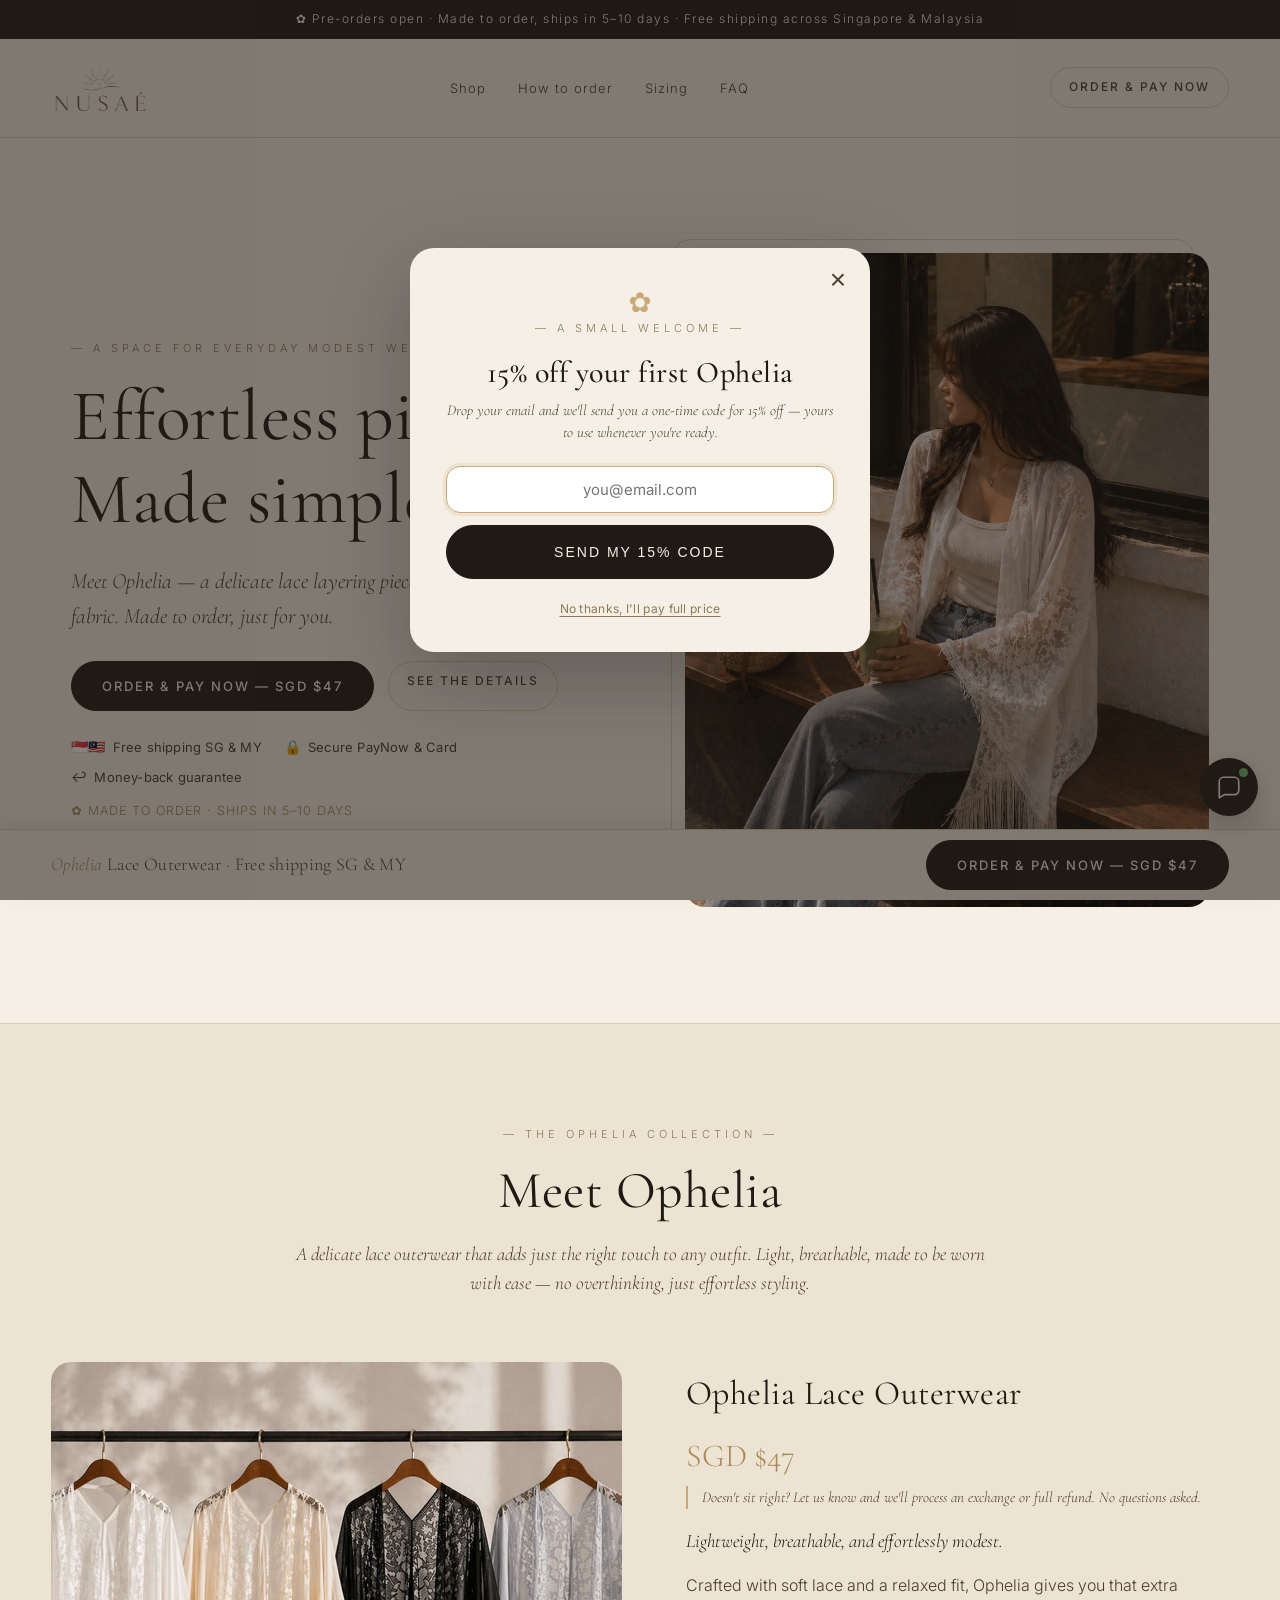
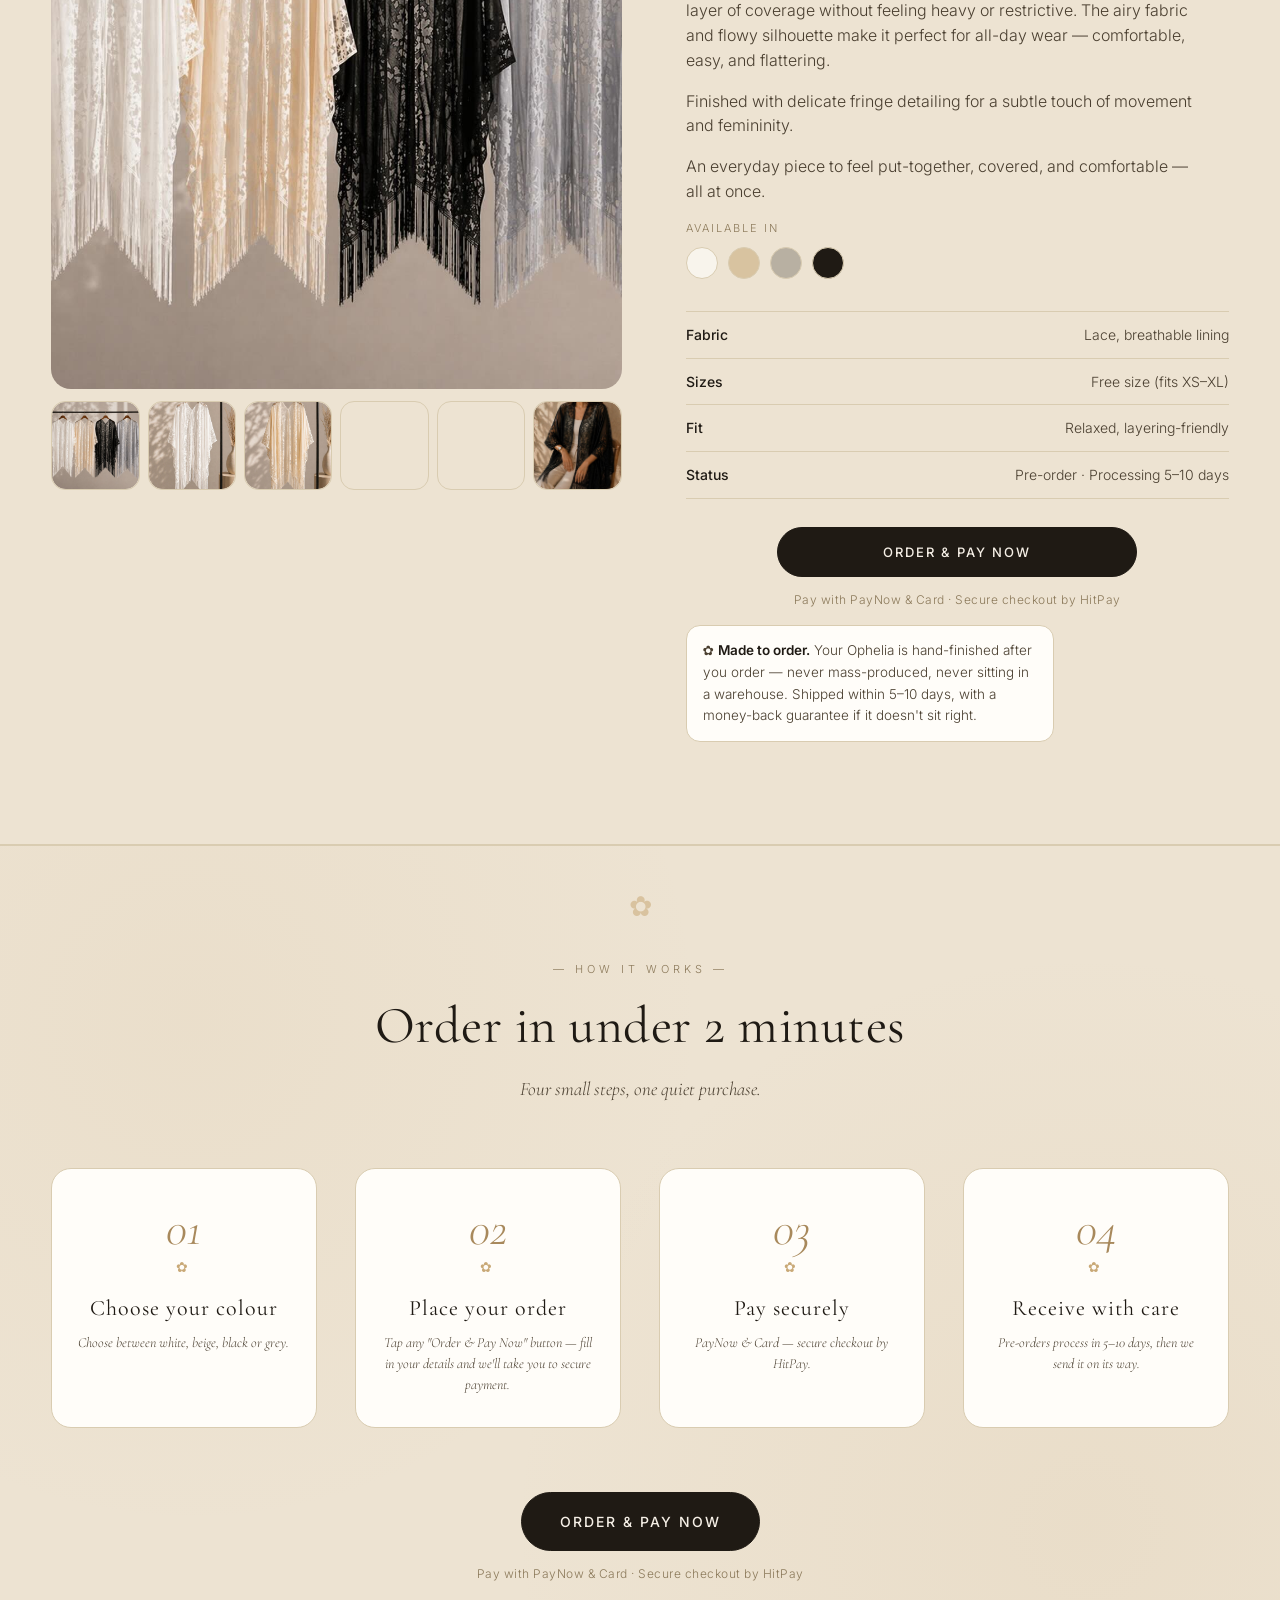
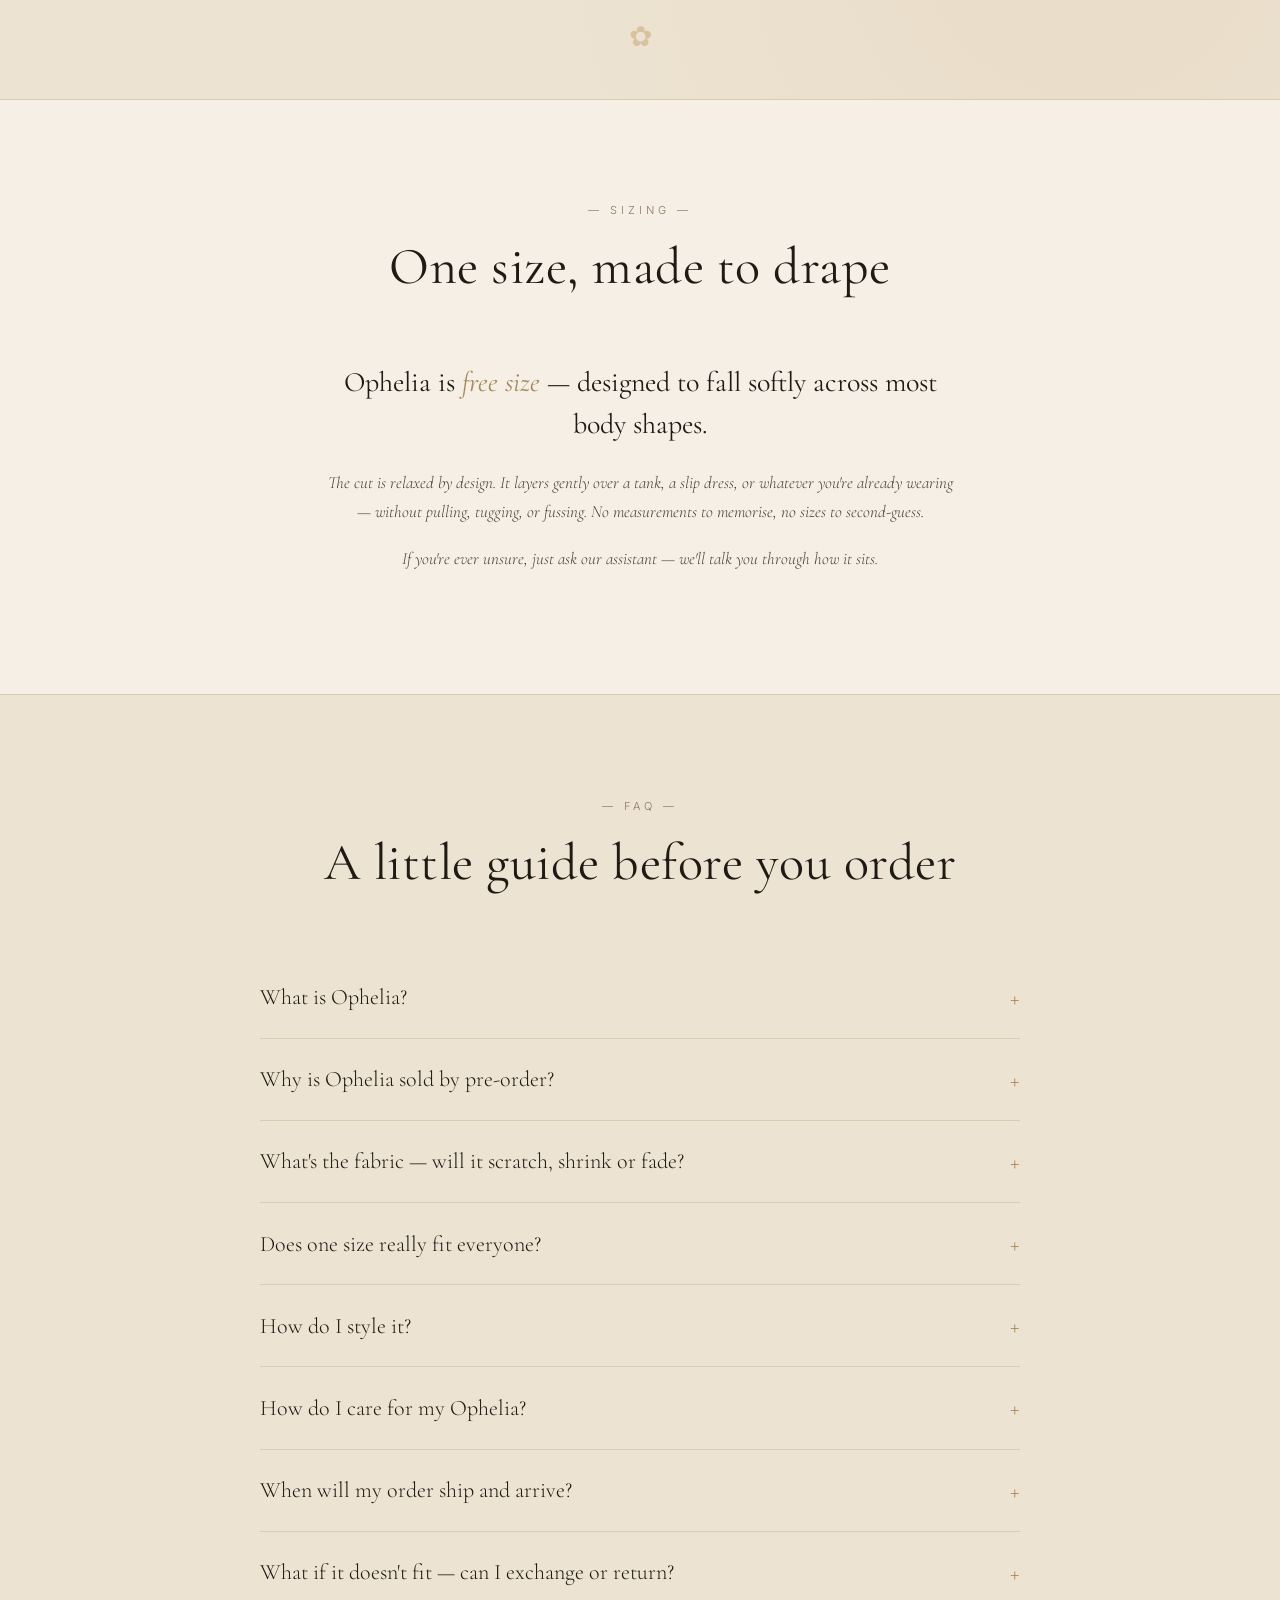
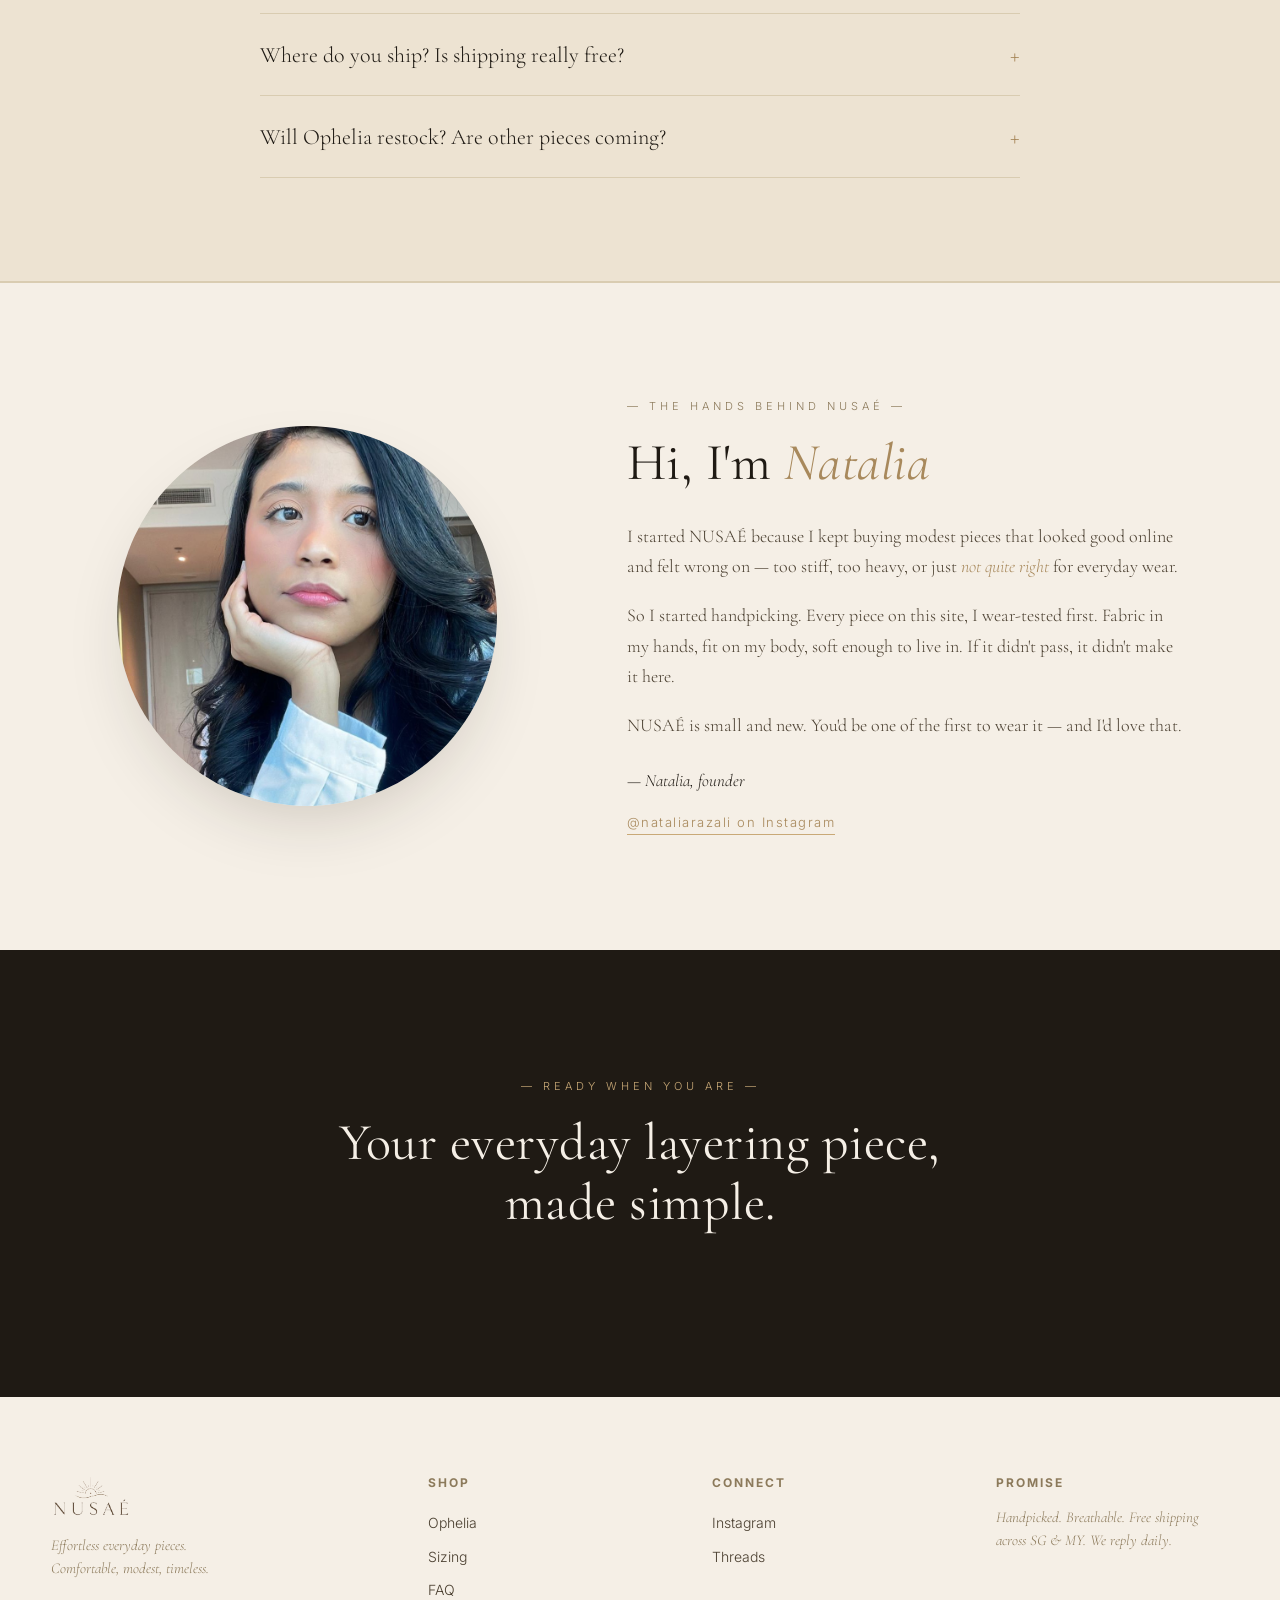
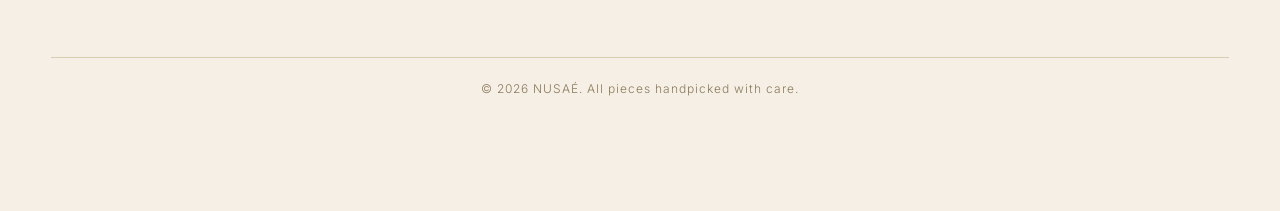
==== index.html @ 42899db6 "Optimize sticky order bar for desktop; hero + pre-order CRO refresh Sticky bar: - Desktop now shows " ====
<!DOCTYPE html>
<html lang="en">
<head>
<meta charset="UTF-8" />
<meta name="viewport" content="width=device-width, initial-scale=1.0" />
<title>NUSAÉ — Effortless modest pieces, made simple</title>
<meta name="description" content="NUSAÉ — comfortable, modest, timeless pieces for everyday wear. Handpicked. Breathable. Free shipping across Singapore & Malaysia." />
<meta property="og:title" content="NUSAÉ — Effortless modest pieces" />
<meta property="og:description" content="Comfortable, modest, timeless. Free shipping across Singapore & Malaysia." />
<meta property="og:image" content="assets/ophelia-meet.jpg" />
<link rel="icon" type="image/png" href="assets/logo.png" />
<link rel="preconnect" href="https://fonts.googleapis.com">
<link rel="preconnect" href="https://fonts.gstatic.com" crossorigin>
<link href="https://fonts.googleapis.com/css2?family=Cormorant+Garamond:wght@300;400;500;600&family=Inter:wght@300;400;500;600&display=swap" rel="stylesheet">
<link rel="stylesheet" href="styles.css?v=18" />
<script>
  // -------- ONE-LINE CONFIG --------
  // Replace WA_NUMBER with your WhatsApp number in international format (no +, no spaces).
  // Example: Singapore +65 9123 4567 -> "6591234567"
  const WA_NUMBER = "6597229061";
  const WA_BASE = (msg) => `https://wa.me/${WA_NUMBER}?text=${encodeURIComponent(msg)}`;
  // ----------------------------------
  document.addEventListener("DOMContentLoaded", () => {
    // Order links were removed — all orders go through the Order & Pay Now
    // checkout. This only wires remaining WhatsApp *support* links (FAQ etc.).
    document.querySelectorAll("[data-wa]").forEach(a => {
      a.href = WA_BASE(a.dataset.wa);
      a.target = "_blank";
      a.rel = "noopener";
    });
  });
</script>
</head>
<body>

<!-- ANNOUNCEMENT BAR -->
<div class="announce">✿ Pre-orders open · Made to order, ships in 5–10 days · Free shipping across Singapore &amp; Malaysia</div>

<!-- NAV -->
<header class="nav">
  <a href="#top" class="brand"><img src="assets/logo.png?v=2" alt="NUSAÉ" width="98" height="54" /></a>
  <nav id="navMenu">
    <a href="#shop">Shop</a>
    <a href="#how">How to order</a>
    <a href="#sizing">Sizing</a>
    <a href="#faq">FAQ</a>
  </nav>
  <a class="btn btn-ghost nav-order" href="#order" data-open-checkout>Order &amp; Pay Now</a>
  <button type="button" class="nav-toggle" id="navToggle" aria-label="Open menu" aria-expanded="false" aria-controls="navMenu">
    <span></span><span></span><span></span>
  </button>
</header>

<!-- STICKY ORDER BAR -->
<div class="mobile-order-bar">
  <div class="order-bar-inner">
    <span class="order-bar-label"><em>Ophelia</em> Lace Outerwear · Free shipping SG &amp; MY</span>
    <a class="btn btn-primary" href="#order" data-open-checkout>Order &amp; Pay Now — SGD $47</a>
  </div>
</div>

<!-- HERO -->
<section class="hero" id="top">
  <div class="hero-text">
    <p class="eyebrow">— A space for everyday modest wear —</p>
    <h1>Effortless pieces.<br />Made simple.</h1>
    <p class="lede">Meet <em>Ophelia</em> — a delicate lace layering piece in soft, breathable fabric. Made to order, just for you.</p>
    <div class="cta-row">
      <a class="btn btn-primary" href="#order" data-open-checkout>Order &amp; Pay Now — SGD $47</a>
      <a class="btn btn-ghost" href="#shop">See the details</a>
    </div>
    <ul class="hero-trust">
      <li><span aria-hidden="true">🇸🇬🇲🇾</span> Free shipping SG &amp; MY</li>
      <li><span aria-hidden="true">🔒</span> Secure PayNow &amp; Card</li>
      <li><span aria-hidden="true">↩︎</span> Money-back guarantee</li>
    </ul>
    <p class="hero-madeorder">✿ Made to order · ships in 5–10 days</p>
  </div>
  <div class="hero-art">
    <div class="hero-slides">
      <img src="assets/ophelia-black-closeup.jpg" alt="Ophelia in black" class="hero-slide is-active" />
      <img src="assets/ophelia-matcha.jpg" alt="Ophelia styled with matcha" class="hero-slide" />
      <img src="assets/ophelia-detail-shoulder.jpg" alt="Ophelia lace shoulder detail" class="hero-slide" />
      <img src="assets/ophelia-detail-fringe.jpg" alt="Ophelia lace fringe detail" class="hero-slide" />
    </div>
    <div class="hero-floral"></div>
  </div>
</section>

<!-- FEATURED PRODUCT -->
<section class="shop" id="shop">
  <div class="section-head">
    <p class="eyebrow">— The Ophelia Collection —</p>
    <h2>Meet Ophelia</h2>
    <p class="sub">A delicate lace outerwear that adds just the right touch to any outfit. Light, breathable, made to be worn with ease — no overthinking, just effortless styling.</p>
  </div>

  <div class="product">
    <div class="gallery">
      <div class="gallery-main">
        <img src="assets/ophelia-shades.jpg" alt="Ophelia in white, black and grey" id="mainImage" loading="lazy" decoding="async" width="900" height="990" />
      </div>
      <div class="thumbs">
        <button onclick="document.getElementById('mainImage').src='assets/ophelia-shades.jpg'"><img src="assets/ophelia-shades.jpg" alt="Three colours" loading="lazy" decoding="async" /></button>
        <button onclick="document.getElementById('mainImage').src='assets/ophelia-meet.jpg'"><img src="assets/ophelia-meet.jpg" alt="White" loading="lazy" decoding="async" /></button>
        <button onclick="document.getElementById('mainImage').src='assets/ophelia-product-beige.jpg'"><img src="assets/ophelia-product-beige.jpg" alt="Beige" loading="lazy" decoding="async" /></button>
        <button onclick="document.getElementById('mainImage').src='assets/ophelia-product-grey.jpg'"><img src="assets/ophelia-product-grey.jpg" alt="Grey" loading="lazy" decoding="async" /></button>
        <button onclick="document.getElementById('mainImage').src='assets/ophelia-product-black.jpg'"><img src="assets/ophelia-product-black.jpg" alt="Black" loading="lazy" decoding="async" /></button>
        <button onclick="document.getElementById('mainImage').src='assets/ophelia-black-closeup.jpg'"><img src="assets/ophelia-black-closeup.jpg" alt="Black close-up" loading="lazy" decoding="async" /></button>
      </div>
    </div>

    <div class="product-info">
      <h3>Ophelia Lace Outerwear</h3>
      <p class="price">SGD $47</p>
      <p class="price-reassurance">Doesn't sit right? Let us know and we'll process an exchange or full refund. No questions asked.</p>
      <p class="product-tagline">Lightweight, breathable, and effortlessly modest.</p>
      <p class="product-copy">Crafted with soft lace and a relaxed fit, Ophelia gives you that extra layer of coverage without feeling heavy or restrictive. The airy fabric and flowy silhouette make it perfect for all-day wear — comfortable, easy, and flattering.</p>
      <p class="product-copy">Finished with delicate fringe detailing for a subtle touch of movement and femininity.</p>
      <p class="product-copy">An everyday piece to feel put-together, covered, and comfortable — all at once.</p>

      <div class="swatches">
        <p class="swatch-label">Available in</p>
        <div class="swatch-row">
          <button type="button" class="swatch swatch-white" title="White" aria-label="View Ophelia in white" data-color-img="assets/ophelia-meet.jpg"></button>
          <button type="button" class="swatch swatch-beige" title="Beige" aria-label="View Ophelia in beige" data-color-img="assets/ophelia-product-beige.jpg"></button>
          <button type="button" class="swatch swatch-grey" title="Grey" aria-label="View Ophelia in grey" data-color-img="assets/ophelia-product-grey.jpg"></button>
          <button type="button" class="swatch swatch-black" title="Black" aria-label="View Ophelia in black" data-color-img="assets/ophelia-product-black.jpg"></button>
        </div>
      </div>

      <ul class="specs">
        <li><strong>Fabric</strong> Lace, breathable lining</li>
        <li><strong>Sizes</strong> Free size (fits XS–XL)</li>
        <li><strong>Fit</strong> Relaxed, layering-friendly</li>
        <li><strong>Status</strong> Pre-order · Processing 5–10 days</li>
      </ul>

      <div class="cta-row cta-row-center cta-row-stack">
        <a class="btn btn-primary" href="#order" data-open-checkout>Order &amp; Pay Now</a>
      </div>
      <p class="pay-methods">Pay with PayNow &amp; Card · Secure checkout by HitPay</p>
      <p class="preorder-note">✿ <strong>Made to order.</strong> Your Ophelia is hand-finished after you order — never mass-produced, never sitting in a warehouse. Shipped within 5–10 days, with a money-back guarantee if it doesn't sit right.</p>
    </div>
  </div>
</section>

<!-- ORDER & CHECKOUT MODAL -->
<div class="checkout-overlay" id="checkoutOverlay" role="dialog" aria-modal="true" aria-labelledby="checkoutTitle" hidden>
  <div class="checkout-card">
    <button type="button" class="checkout-close" id="checkoutClose" aria-label="Close">×</button>
    <div class="checkout-head">
      <p class="eyebrow">— Checkout —</p>
      <h3 id="checkoutTitle">Order Ophelia</h3>
      <p class="checkout-sub">Fill in your details and we'll take you to secure payment.</p>
    </div>

    <form class="checkout-form" id="checkoutForm" novalidate>
      <div class="field-row">
        <label class="field">
          <span>First name</span>
          <input type="text" name="firstName" autocomplete="given-name" required maxlength="60" />
        </label>
        <label class="field">
          <span>Last name</span>
          <input type="text" name="lastName" autocomplete="family-name" required maxlength="60" />
        </label>
      </div>

      <label class="field">
        <span>Email</span>
        <input type="email" name="email" autocomplete="email" required maxlength="120" />
      </label>

      <label class="field">
        <span>Contact number</span>
        <input type="tel" name="contact" autocomplete="tel" required maxlength="30" placeholder="+65 9123 4567" />
      </label>

      <label class="field">
        <span>Country / region</span>
        <select name="country" id="countrySelect" required>
          <option value="SG" selected>Singapore</option>
          <option value="MY">Malaysia</option>
        </select>
      </label>

      <label class="field">
        <span>Shipping address</span>
        <textarea name="address" autocomplete="street-address" required rows="3" maxlength="500" placeholder="Full address including unit, postal code, city / state"></textarea>
      </label>

      <fieldset class="items-block">
        <legend>Pieces — choose colour &amp; quantity</legend>
        <div class="items-list" id="itemsList"></div>
        <button type="button" class="btn-link" id="addItemBtn">+ Add another colour</button>
      </fieldset>

      <div class="discount-block">
        <div class="discount-entry" id="discountEntry">
          <input type="text" id="discountInput" maxlength="24" autocomplete="off" autocapitalize="characters" spellcheck="false" placeholder="Discount code" />
          <button type="button" class="btn-link discount-apply" id="discountApply">Apply</button>
        </div>
        <div class="discount-row" id="discountRow" hidden>
          <span class="discount-label">Discount applied</span>
          <span class="discount-code" id="discountCodeChip">—</span>
          <button type="button" class="discount-remove" id="discountRemove" aria-label="Remove discount">×</button>
        </div>
        <p class="discount-error" id="discountError" hidden></p>
      </div>

      <div class="totals-summary" id="totalsSummary" hidden>
        <div class="summary-line">
          <span class="summary-label">Shipping</span>
          <span class="summary-value" id="shipAmount"></span>
        </div>
      </div>

      <div class="totals">
        <span class="totals-label">Total</span>
        <span class="totals-grand">
          <span class="totals-amount" id="totalAmount">SGD $47</span>
          <span class="totals-rm" id="totalRm" hidden></span>
        </span>
      </div>

      <p class="checkout-note">After clicking continue you'll be redirected to HitPay to pay via PayNow or Card.</p>

      <button type="submit" class="btn btn-primary btn-lg checkout-submit" id="checkoutSubmit">
        <span class="checkout-submit-label">Continue to payment</span>
        <span class="checkout-submit-loading" hidden>Redirecting…</span>
      </button>
      <p class="checkout-error" id="checkoutError" hidden></p>
    </form>
  </div>
</div>

<!-- WELCOME POPUP -->
<div class="popup-overlay" id="popupOverlay" role="dialog" aria-modal="true" aria-labelledby="popupTitle" hidden>
  <div class="popup-card">
    <button type="button" class="popup-close" id="popupClose" aria-label="Close">×</button>

    <div class="popup-state" data-state="form">
      <div class="popup-art" aria-hidden="true">✿</div>
      <p class="eyebrow">— A small welcome —</p>
      <h3 id="popupTitle">15% off your first Ophelia</h3>
      <p class="popup-sub">Drop your email and we'll send you a one-time code for 15% off — yours to use whenever you're ready.</p>
      <form class="popup-form" id="popupForm" novalidate>
        <label class="field">
          <span class="visually-hidden">Email</span>
          <input type="email" name="email" autocomplete="email" required maxlength="120" placeholder="you@email.com" />
        </label>
        <button type="submit" class="btn btn-primary btn-lg popup-submit" id="popupSubmit">
          <span class="popup-submit-label">Send my 15% code</span>
          <span class="popup-submit-loading" hidden>Sending…</span>
        </button>
        <p class="popup-error" id="popupError" hidden></p>
        <button type="button" class="popup-decline" id="popupDecline">No thanks, I'll pay full price</button>
      </form>
    </div>

    <div class="popup-state" data-state="success" hidden>
      <div class="popup-art" aria-hidden="true">✿</div>
      <p class="eyebrow">— You're in —</p>
      <h3>Here's your 15% code</h3>
      <p class="popup-sub">We've also sent it to your inbox. It'll auto-apply at checkout.</p>
      <div class="popup-code" id="popupCodeDisplay">—</div>
      <button type="button" class="btn btn-primary btn-lg popup-copy" id="popupCopy">Copy code</button>
      <button type="button" class="popup-decline" id="popupShopNow">Shop Ophelia →</button>
    </div>
  </div>
</div>

<!-- HOW TO ORDER -->
<section class="how" id="how">
  <div class="section-head">
    <p class="eyebrow">— How it works —</p>
    <h2>Order in under 2 minutes</h2>
    <p class="sub">Four small steps, one quiet purchase.</p>
  </div>
  <ol class="steps">
    <li>
      <span class="step-num">01</span>
      <span class="step-flourish">✿</span>
      <h4>Choose your colour</h4>
      <p>Choose between white, beige, black or grey.</p>
    </li>
    <li>
      <span class="step-num">02</span>
      <span class="step-flourish">✿</span>
      <h4>Place your order</h4>
      <p>Tap any "Order &amp; Pay Now" button — fill in your details and we'll take you to secure payment.</p>
    </li>
    <li>
      <span class="step-num">03</span>
      <span class="step-flourish">✿</span>
      <h4>Pay securely</h4>
      <p>PayNow &amp; Card — secure checkout by HitPay.</p>
    </li>
    <li>
      <span class="step-num">04</span>
      <span class="step-flourish">✿</span>
      <h4>Receive with care</h4>
      <p>Pre-orders process in 5–10 days, then we send it on its way.</p>
    </li>
  </ol>
  <div class="how-cta">
    <a class="btn btn-primary btn-lg" href="#order" data-open-checkout>Order &amp; Pay Now</a>
    <p class="pay-methods">Pay with PayNow &amp; Card · Secure checkout by HitPay</p>
  </div>
</section>

<!-- SIZING -->
<section class="sizing" id="sizing">
  <div class="section-head">
    <p class="eyebrow">— Sizing —</p>
    <h2>One size, made to drape</h2>
  </div>
  <div class="sizing-note">
    <p class="sizing-lede">Ophelia is <em>free size</em> — designed to fall softly across most body shapes.</p>
    <p class="sizing-body">The cut is relaxed by design. It layers gently over a tank, a slip dress, or whatever you're already wearing — without pulling, tugging, or fussing. No measurements to memorise, no sizes to second-guess.</p>
    <p class="sizing-body">If you're ever unsure, just ask our assistant — we'll talk you through how it sits.</p>
  </div>
</section>

<!-- FAQ -->
<section class="faq" id="faq">
  <div class="section-head">
    <p class="eyebrow">— FAQ —</p>
    <h2>A little guide before you order</h2>
  </div>
  <div class="faq-list">
    <details>
      <summary>What is Ophelia?</summary>
      <p>A lace fringe layering piece, made to drape softly over the everyday wardrobe you already own. One simple price — SGD $47 — and one thoughtful cut, hand-finished by artisans in Nepal. It's the kind of piece that quietly elevates a plain tee or a slip dress without ever feeling fussy.</p>
    </details>
    <details>
      <summary>Why is Ophelia sold by pre-order?</summary>
      <p>Each piece is made with intention rather than rushed through factories — so we open orders, gather them, and the artisans hand-finish your Ophelia after you've ordered it. It keeps quality high, prices fair, and means we never sit on mountains of unsold inventory. Processing is 5–10 working days before dispatch.</p>
    </details>
    <details>
      <summary>What's the fabric — will it scratch, shrink or fade?</summary>
      <p>Polyester lace with a breathable lining. It feels light against skin, doesn't itch, and won't shrink on a gentle hand-wash. Colour stays true when kept out of direct sun. No surprises after the first wear.</p>
    </details>
    <details>
      <summary>Does one size really fit everyone?</summary>
      <p>Ophelia is free-size by design — it's cut to drape loosely, not to hug. It sits beautifully on frames from roughly XS to XL (bust 32–42"), worn over a tank, a slip dress, or whatever you're already in. If you're between sizes anywhere else, you'll still be fine here. Message us if you'd like a sanity check before ordering.</p>
    </details>
    <details>
      <summary>How do I style it?</summary>
      <p>Three easy ways: layered over a fitted tee and jeans for the everyday; over a slip dress for dinner; or on its own as a beach cover-up. The fringe catches light beautifully in photos — most of our customers tell us it looks even better in person than online.</p>
    </details>
    <details>
      <summary>How do I care for my Ophelia?</summary>
      <p>Hand-wash in cold water with a mild detergent. Don't wring the lace — gently press the water out. Lay flat to dry, away from direct sun. No tumble dryer, no iron on the lace. Treated this way, Ophelia softens with each wear and lasts for years.</p>
    </details>
    <details>
      <summary>When will my order ship and arrive?</summary>
      <p>5–10 working days to hand-finish and pack, then we dispatch from our base between Singapore and Malaysia. SG and MY usually arrive within a week of dispatch. International is typically 7–14 days, depending on country. You'll get a tracking update via WhatsApp at every step — never wondering where your parcel is.</p>
    </details>
    <details>
      <summary>What if it doesn't fit — can I exchange or return?</summary>
      <p>Message us within 3 days of delivery and we'll work it out with you personally. Because every piece is made to order, we handle each case ourselves rather than running it through a returns portal. We've never left someone unhappy and we don't plan to start.</p>
    </details>
    <details>
      <summary>Where do you ship? Is shipping really free?</summary>
      <p>We ship across <strong>Singapore and Malaysia, and shipping is free</strong> — the price you see is the price you pay, with no surprise fees at checkout. Based somewhere else? Message us on <a href="#" data-wa="Hi NUSAÉ, I'm ordering from outside Singapore/Malaysia — could you help me with shipping?">WhatsApp</a> or via TikTok and we'll arrange it for you personally.</p>
    </details>
    <details>
      <summary>Will Ophelia restock? Are other pieces coming?</summary>
      <p>Because we're pre-order, Ophelia doesn't "sell out" the same way — every order is freshly made. New pieces are quietly in development. The fastest way to know when they drop is to follow <a href="https://instagram.com/shopnusae" target="_blank" rel="noopener">@shopnusae</a> on Instagram.</p>
    </details>
  </div>
</section>

<!-- FOUNDER -->
<section class="founder" id="founder">
  <div class="founder-inner">
    <div class="founder-photo">
      <img src="assets/founder.jpg?v=2" alt="Natalia, founder of NUSAÉ" loading="lazy" decoding="async" />
    </div>
    <div class="founder-text">
      <p class="eyebrow">— The hands behind NUSAÉ —</p>
      <h2>Hi, I'm <span class="founder-name">Natalia</span></h2>
      <p class="founder-body">I started NUSAÉ because I kept buying modest pieces that looked good online and felt wrong on — too stiff, too heavy, or just <em>not quite right</em> for everyday wear.</p>
      <p class="founder-body">So I started handpicking. Every piece on this site, I wear-tested first. Fabric in my hands, fit on my body, soft enough to live in. If it didn't pass, it didn't make it here.</p>
      <p class="founder-body">NUSAÉ is small and new. You'd be one of the first to wear it — and I'd love that.</p>
      <p class="founder-sign">— Natalia, founder</p>
      <a class="founder-ig" href="https://instagram.com/nataliarazali" target="_blank" rel="noopener">@nataliarazali on Instagram</a>
    </div>
  </div>
</section>

<!-- CLOSING CTA -->
<section class="closer">
  <div class="closer-inner">
    <p class="eyebrow">— Ready when you are —</p>
    <h2>Your everyday layering piece, made simple.</h2>
  </div>
</section>

<!-- FOOTER -->
<footer>
  <div class="foot-grid">
    <div>
      <p class="brand"><img src="assets/logo.png?v=2" alt="NUSAÉ" width="80" height="44" /></p>
      <p class="foot-tag">Effortless everyday pieces.<br />Comfortable, modest, timeless.</p>
    </div>
    <div>
      <h5>Shop</h5>
      <a href="#shop">Ophelia</a>
      <a href="#sizing">Sizing</a>
      <a href="#faq">FAQ</a>
    </div>
    <div>
      <h5>Connect</h5>
      <a href="https://instagram.com/shopnusae" target="_blank" rel="noopener">Instagram</a>
      <a href="https://threads.com/@shopnusae" target="_blank" rel="noopener">Threads</a>
    </div>
    <div>
      <h5>Promise</h5>
      <p class="foot-tag">Handpicked. Breathable. Free shipping across SG &amp; MY. We reply daily.</p>
    </div>
  </div>
  <p class="copy">© <span id="yr"></span> NUSAÉ. All pieces handpicked with care.</p>
</footer>
<script>document.getElementById("yr").textContent = new Date().getFullYear();</script>

<!-- Mobile nav toggle -->
<script>
  (function () {
    const toggle = document.getElementById("navToggle");
    const menu = document.getElementById("navMenu");
    if (!toggle || !menu) return;
    function setOpen(open) {
      menu.classList.toggle("nav-open", open);
      toggle.setAttribute("aria-expanded", open ? "true" : "false");
      toggle.setAttribute("aria-label", open ? "Close menu" : "Open menu");
    }
    toggle.addEventListener("click", () => setOpen(!menu.classList.contains("nav-open")));
    // Close after picking a link.
    menu.querySelectorAll("a").forEach(a => a.addEventListener("click", () => setOpen(false)));
    // Close on Escape.
    document.addEventListener("keydown", e => { if (e.key === "Escape") setOpen(false); });
  })();
</script>

<script>
  // Hero image cross-fade
  (function() {
    const slides = document.querySelectorAll(".hero-slide");
    if (slides.length < 2) return;
    let i = 0;
    setInterval(() => {
      slides[i].classList.remove("is-active");
      i = (i + 1) % slides.length;
      slides[i].classList.add("is-active");
    }, 3500);
  })();

  // Colour swatches → swap main product image
  (function() {
    const main = document.getElementById("mainImage");
    const swatches = document.querySelectorAll(".swatch[data-color-img]");
    if (!main || !swatches.length) return;
    swatches.forEach(sw => {
      sw.addEventListener("click", () => {
        main.src = sw.dataset.colorImg;
        swatches.forEach(s => s.classList.remove("is-selected"));
        sw.classList.add("is-selected");
      });
    });
  })();

  // Checkout modal + HitPay flow
  (function() {
    const PRICE = 47;
    const COLOURS = ["white", "beige", "grey", "black"];
    // Keep in sync with functions/api/checkout.js. Shipping is free to SG + MY;
    // MYR_PER_SGD is only used for the RM price estimate shown to Malaysian buyers.
    const MYR_PER_SGD = 3.30;          // approximate FX for the RM estimate
    const overlay = document.getElementById("checkoutOverlay");
    const closeBtn = document.getElementById("checkoutClose");
    const form = document.getElementById("checkoutForm");
    const itemsList = document.getElementById("itemsList");
    const addItemBtn = document.getElementById("addItemBtn");
    const totalEl = document.getElementById("totalAmount");
    const countrySelect = document.getElementById("countrySelect");
    const totalsSummary = document.getElementById("totalsSummary");
    const shipAmountEl = document.getElementById("shipAmount");
    const totalRmEl = document.getElementById("totalRm");
    const submitBtn = document.getElementById("checkoutSubmit");
    const errorEl = document.getElementById("checkoutError");
    if (!overlay || !form) return;

    function makeRow(colour = "white", qty = 1) {
      const row = document.createElement("div");
      row.className = "item-row";
      row.innerHTML = `
        <select class="item-colour" name="colour">
          ${COLOURS.map(c => `<option value="${c}" ${c === colour ? "selected" : ""}>${c[0].toUpperCase() + c.slice(1)}</option>`).join("")}
        </select>
        <div class="qty-control">
          <button type="button" class="qty-btn" data-step="-1" aria-label="Decrease">−</button>
          <input class="item-qty" name="qty" type="number" min="1" max="20" value="${qty}" />
          <button type="button" class="qty-btn" data-step="1" aria-label="Increase">+</button>
        </div>
        <button type="button" class="item-remove" aria-label="Remove">×</button>
      `;
      itemsList.appendChild(row);
      bindRow(row);
      updateTotals();
      return row;
    }

    function bindRow(row) {
      row.querySelector(".item-colour").addEventListener("change", updateTotals);
      row.querySelector(".item-qty").addEventListener("input", updateTotals);
      row.querySelectorAll(".qty-btn").forEach(btn => {
        btn.addEventListener("click", () => {
          const input = row.querySelector(".item-qty");
          const step = parseInt(btn.dataset.step, 10);
          const next = Math.max(1, Math.min(20, (parseInt(input.value, 10) || 1) + step));
          input.value = next;
          updateTotals();
        });
      });
      row.querySelector(".item-remove").addEventListener("click", () => {
        if (itemsList.children.length <= 1) return;
        row.remove();
        updateTotals();
      });
    }

    const discountEntry = document.getElementById("discountEntry");
    const discountInput = document.getElementById("discountInput");
    const discountApply = document.getElementById("discountApply");
    const discountRow = document.getElementById("discountRow");
    const discountChip = document.getElementById("discountCodeChip");
    const discountRemove = document.getElementById("discountRemove");
    const discountError = document.getElementById("discountError");
    const DISCOUNT_PCT = 15;
    const PCT_KEY = "nusae_discount_pct";

    function getSavedCode() {
      try {
        const c = (localStorage.getItem("nusae_welcome_code") || "").trim().toUpperCase();
        // Only treat it as a real code if it matches the code format and isn't
        // just punctuation (guards against a stale "—" showing as "applied").
        return /^[A-Z0-9-]{3,24}$/.test(c) && /[A-Z0-9]/.test(c) ? c : "";
      } catch (_) { return ""; }
    }
    function getSavedPct() {
      try { return parseInt(localStorage.getItem(PCT_KEY), 10) || DISCOUNT_PCT; } catch (_) { return DISCOUNT_PCT; }
    }
    function saveDiscount(code, pct) {
      try {
        localStorage.setItem("nusae_welcome_code", code);
        localStorage.setItem(PCT_KEY, String(pct || DISCOUNT_PCT));
      } catch (_) {}
    }
    function clearSavedCode() {
      try { localStorage.removeItem("nusae_welcome_code"); localStorage.removeItem(PCT_KEY); } catch (_) {}
    }
    // Show the entry field when no code is applied, the applied chip when one is.
    function syncDiscountRow() {
      const code = getSavedCode();
      if (code) {
        discountChip.textContent = code;
        discountRow.hidden = false;
        discountEntry.hidden = true;
      } else {
        discountRow.hidden = true;
        discountEntry.hidden = false;
      }
      if (discountError) discountError.hidden = true;
    }
    async function applyTypedCode() {
      const code = (discountInput.value || "").trim().toUpperCase();
      if (!code) return;
      discountError.hidden = true;
      discountApply.disabled = true;
      discountApply.textContent = "…";
      try {
        const res = await fetch("/api/validate-discount", {
          method: "POST",
          headers: { "Content-Type": "application/json" },
          body: JSON.stringify({ code })
        });
        const data = await res.json();
        if (!res.ok || !data.valid) throw new Error(data.error || "Discount code not recognised");
        saveDiscount(data.code, data.percent);
        discountInput.value = "";
        syncDiscountRow();
        updateTotals();
      } catch (err) {
        discountError.textContent = err.message || "Couldn't apply that code.";
        discountError.hidden = false;
      } finally {
        discountApply.disabled = false;
        discountApply.textContent = "Apply";
      }
    }
    discountApply?.addEventListener("click", applyTypedCode);
    discountInput?.addEventListener("keydown", (e) => {
      if (e.key === "Enter") { e.preventDefault(); applyTypedCode(); }
    });
    discountRemove?.addEventListener("click", () => {
      clearSavedCode();
      syncDiscountRow();
      updateTotals();
    });

    function updateTotals() {
      let qty = 0;
      itemsList.querySelectorAll(".item-row").forEach(r => {
        qty += parseInt(r.querySelector(".item-qty").value, 10) || 0;
      });
      const subtotal = qty * PRICE;
      const code = getSavedCode();
      const grandTotal = code ? +(subtotal * (1 - getSavedPct() / 100)).toFixed(2) : subtotal;

      const country = countrySelect ? countrySelect.value : "SG";

      // Free shipping to both SG and MY (with strike-through original if a discount applies)
      totalEl.innerHTML = code
        ? `<span class="totals-strike">SGD $${subtotal}</span> SGD $${grandTotal.toFixed(2)}`
        : `SGD $${grandTotal % 1 === 0 ? grandTotal : grandTotal.toFixed(2)}`;

      // Show "Free" shipping to every buyer; add an RM estimate for Malaysia.
      totalsSummary.hidden = false;
      shipAmountEl.textContent = "Free";
      if (country === "MY") {
        totalRmEl.textContent = `≈ RM ${Math.round(grandTotal * MYR_PER_SGD)}`;
        totalRmEl.hidden = false;
      } else {
        totalRmEl.hidden = true;
      }
    }

    function readItems() {
      return Array.from(itemsList.querySelectorAll(".item-row")).map(r => ({
        colour: r.querySelector(".item-colour").value,
        qty: parseInt(r.querySelector(".item-qty").value, 10) || 1
      }));
    }

    function open() {
      if (!itemsList.children.length) makeRow();
      syncDiscountRow();
      updateTotals();
      setDialPrefix();
      overlay.hidden = false;
      document.body.style.overflow = "hidden";
      setTimeout(() => form.querySelector("input,select,textarea")?.focus(), 50);
    }

    function close() {
      overlay.hidden = true;
      document.body.style.overflow = "";
      errorEl.hidden = true;
      errorEl.textContent = "";
    }

    document.querySelectorAll("[data-open-checkout]").forEach(el => {
      el.addEventListener("click", e => { e.preventDefault(); open(); });
    });
    closeBtn.addEventListener("click", close);
    overlay.addEventListener("click", e => { if (e.target === overlay) close(); });
    document.addEventListener("keydown", e => { if (e.key === "Escape" && !overlay.hidden) close(); });
    addItemBtn.addEventListener("click", () => makeRow());

    // Auto-fill the dialing code from the selected country: SG → +65, MY → +60.
    const contactInput = form.querySelector('[name="contact"]');
    const DIAL = { SG: "+65 ", MY: "+60 " };
    const DIAL_PLACEHOLDER = { SG: "+65 9123 4567", MY: "+60 12 345 6789" };
    function setDialPrefix() {
      if (!contactInput) return;
      const c = countrySelect ? countrySelect.value : "SG";
      const dial = DIAL[c] || "";
      // Strip any existing "+NN " prefix and keep whatever number was typed.
      const rest = (contactInput.value || "").replace(/^\s*\+\d{1,3}\s*/, "").trimStart();
      contactInput.value = rest ? `${dial}${rest}` : dial;
      if (DIAL_PLACEHOLDER[c]) contactInput.placeholder = DIAL_PLACEHOLDER[c];
    }
    countrySelect?.addEventListener("change", () => { setDialPrefix(); updateTotals(); });

    // Open if URL has #order
    if (window.location.hash === "#order") open();

    form.addEventListener("submit", async (e) => {
      e.preventDefault();
      errorEl.hidden = true;
      submitBtn.disabled = true;
      submitBtn.querySelector(".checkout-submit-label").hidden = true;
      submitBtn.querySelector(".checkout-submit-loading").hidden = false;

      const fd = new FormData(form);
      const payload = {
        firstName: (fd.get("firstName") || "").trim(),
        lastName: (fd.get("lastName") || "").trim(),
        email: (fd.get("email") || "").trim(),
        contact: (fd.get("contact") || "").trim(),
        country: (fd.get("country") || "SG").trim(),
        address: (fd.get("address") || "").trim(),
        items: readItems(),
        discountCode: getSavedCode() || undefined
      };

      // Basic phone sanity check (digits only, incl. country code).
      const phoneDigits = payload.contact.replace(/\D/g, "");
      if (phoneDigits.length < 8 || phoneDigits.length > 15) {
        errorEl.textContent = "Please enter a valid phone number (including area code).";
        errorEl.hidden = false;
        submitBtn.disabled = false;
        submitBtn.querySelector(".checkout-submit-label").hidden = false;
        submitBtn.querySelector(".checkout-submit-loading").hidden = true;
        return;
      }

      try {
        const res = await fetch("/api/checkout", {
          method: "POST",
          headers: { "Content-Type": "application/json" },
          body: JSON.stringify(payload)
        });
        const data = await res.json();
        if (!res.ok || !data.url) {
          throw new Error(data.error || "Could not start payment. Please try again.");
        }
        window.location.href = data.url;
      } catch (err) {
        errorEl.textContent = err.message || "Something went wrong. Please try again.";
        errorEl.hidden = false;
        submitBtn.disabled = false;
        submitBtn.querySelector(".checkout-submit-label").hidden = false;
        submitBtn.querySelector(".checkout-submit-loading").hidden = true;
      }
    });
  })();

  // Welcome popup — 15% off in exchange for email
  (function() {
    const overlay = document.getElementById("popupOverlay");
    if (!overlay) return;
    const closeBtn = document.getElementById("popupClose");
    const declineBtn = document.getElementById("popupDecline");
    const form = document.getElementById("popupForm");
    const submitBtn = document.getElementById("popupSubmit");
    const errorEl = document.getElementById("popupError");
    const stateForm = overlay.querySelector('[data-state="form"]');
    const stateSuccess = overlay.querySelector('[data-state="success"]');
    const codeDisplay = document.getElementById("popupCodeDisplay");
    const copyBtn = document.getElementById("popupCopy");
    const shopBtn = document.getElementById("popupShopNow");

    // Popup-frequency state is kept SEPARATE from discount-code state (spec §4 / B6).
    //   SHOWN_KEY (sessionStorage) → "popup already shown this session".
    //   CODE_KEY  (localStorage)   → only READ, to avoid re-prompting someone who
    //                                already holds a code. Never used to gate frequency.
    const SHOWN_KEY = "nusae_popup_shown";
    const CODE_KEY = "nusae_welcome_code";
    let lastFocused = null;

    function checkoutOpen() {
      const checkout = document.getElementById("checkoutOverlay");
      return !!(checkout && !checkout.hidden);
    }
    function alreadyShown() {
      try { return sessionStorage.getItem(SHOWN_KEY) === "1"; } catch (_) { return false; }
    }
    function hasCode() {
      try { return !!localStorage.getItem(CODE_KEY); } catch (_) { return false; }
    }
    function shouldShow() {
      if (checkoutOpen()) return false;   // §3.2 — never over the order modal (B4)
      if (alreadyShown()) return false;   // §3.1 — at most once per session
      if (hasCode()) return false;        // §3.3 — already subscribed / holds a code
      return true;
    }
    function markShown() {
      try { sessionStorage.setItem(SHOWN_KEY, "1"); } catch (_) {}
    }
    function saveCode(code) {
      try { localStorage.setItem(CODE_KEY, code); } catch (_) {}
    }

    function open() {
      if (!overlay.hidden) return;
      markShown(); // counts as shown the moment it appears — whether dismissed OR subscribed
      lastFocused = document.activeElement;
      overlay.hidden = false;
      document.body.style.overflow = "hidden";
      setTimeout(() => form.querySelector("input")?.focus(), 80);
    }
    function close() {
      overlay.hidden = true;
      document.body.style.overflow = "";
      if (lastFocused && typeof lastFocused.focus === "function") {
        try { lastFocused.focus(); } catch (_) {}
      }
    }

    function showSuccess(code) {
      stateForm.hidden = true;
      stateSuccess.hidden = false;
      codeDisplay.textContent = code;
      saveCode(code);
      // Refresh totals in checkout (if it's been opened before)
      const total = document.getElementById("totalAmount");
      if (total && !document.getElementById("checkoutOverlay").hidden) {
        document.querySelector(".item-qty")?.dispatchEvent(new Event("input"));
      }
    }

    closeBtn.addEventListener("click", close);
    declineBtn.addEventListener("click", close);
    overlay.addEventListener("click", e => { if (e.target === overlay) close(); });
    document.addEventListener("keydown", (e) => {
      if (overlay.hidden) return;
      if (e.key === "Escape") { close(); return; }
      if (e.key !== "Tab") return;
      // Focus trap — keep Tab cycling within the popup only (spec §4; no leak to B4 stack).
      const focusables = Array.from(overlay.querySelectorAll(
        'button, [href], input, select, textarea, [tabindex]:not([tabindex="-1"])'
      )).filter(el => !el.hidden && !el.disabled && el.offsetParent !== null);
      if (!focusables.length) return;
      const first = focusables[0], last = focusables[focusables.length - 1];
      if (e.shiftKey && document.activeElement === first) { e.preventDefault(); last.focus(); }
      else if (!e.shiftKey && document.activeElement === last) { e.preventDefault(); first.focus(); }
    });

    form.addEventListener("submit", async (e) => {
      e.preventDefault();
      errorEl.hidden = true;

      // Block invalid emails client-side (form is novalidate so we check manually).
      const email = (new FormData(form).get("email") || "").toString().trim();
      const emailInput = form.querySelector('input[name="email"]');
      if (!email || (emailInput && !emailInput.checkValidity())) {
        errorEl.textContent = "Please enter a valid email address.";
        errorEl.hidden = false;
        emailInput?.focus();
        return;
      }

      submitBtn.disabled = true;
      submitBtn.querySelector(".popup-submit-label").hidden = true;
      submitBtn.querySelector(".popup-submit-loading").hidden = false;

      try {
        const res = await fetch("/api/popup-signup", {
          method: "POST",
          headers: { "Content-Type": "application/json" },
          body: JSON.stringify({ email })
        });
        const data = await res.json();
        if (data && data.status === "used") {
          throw new Error(data.error || "This email has already used its one-time discount.");
        }
        if (!res.ok || !data.code) throw new Error(data.error || "Couldn't generate your code. Please try again.");
        showSuccess(data.code);
      } catch (err) {
        errorEl.textContent = err.message || "Something went wrong. Please try again.";
        errorEl.hidden = false;
        submitBtn.disabled = false;
        submitBtn.querySelector(".popup-submit-label").hidden = false;
        submitBtn.querySelector(".popup-submit-loading").hidden = true;
      }
    });

    copyBtn.addEventListener("click", async () => {
      try {
        await navigator.clipboard.writeText(codeDisplay.textContent || "");
        copyBtn.textContent = "Copied ✓";
        setTimeout(() => { copyBtn.textContent = "Copy code"; }, 1500);
      } catch (_) {}
    });
    shopBtn.addEventListener("click", () => {
      overlay.hidden = true;
      document.body.style.overflow = "";
      document.querySelector("[data-open-checkout]")?.click();
    });

    // ---- Triggers (spec §2) ----
    //   Primary : fire once the visitor scrolls past ~50% of the page (warm intent).
    //   Backup  : desktop exit-intent (mouse to top chrome). Mobile relies on scroll.
    //   Disabled: checkout — shouldShow() blocks while the order modal is open (B4).
    if (!shouldShow()) return;

    let fired = false;
    function fire() {
      if (fired) return;
      if (!shouldShow()) return; // re-check at fire time: checkout may be open, code issued, etc.
      fired = true;
      teardown();
      open();
    }
    function teardown() {
      window.removeEventListener("scroll", onScroll);
      document.removeEventListener("mouseout", onMouseOut);
      clearTimeout(armTimer);
    }

    function onScroll() {
      const doc = document.documentElement;
      const scrolled = window.scrollY || doc.scrollTop || 0;
      const max = (doc.scrollHeight - window.innerHeight) || 1;
      if (scrolled / max >= 0.5) fire();
    }

    const isTouch = window.matchMedia("(hover: none)").matches || window.innerWidth < 768;
    let armed = false;
    const armTimer = setTimeout(() => { armed = true; }, 2000); // ignore accidental early exits
    function onMouseOut(e) {
      if (!armed || isTouch) return;
      if (e.relatedTarget || e.toElement) return; // still moving within the page
      if (e.clientY > 0) return;                   // only a genuine top-edge exit
      fire();
    }

    window.addEventListener("scroll", onScroll, { passive: true });
    if (!isTouch) document.addEventListener("mouseout", onMouseOut);
    onScroll(); // handle a page that loads already scrolled past 50% (anchor / restored position)
  })();
</script>

<script src="assets/chatbot.js?v=3" defer></script>
</body>
</html>
---- styles.css ----
/* ============ NUSAÉ — design tokens ============ */
:root {
  --cream:        #F5EFE6;
  --cream-deep:   #EDE3D2;
  --sand:         #E4D5BB;
  --ink:          #1F1A14;
  --ink-soft:     #4A3F30;
  --muted:        #8C7A5B;
  --accent:       #C9A977;
  --accent-deep:  #A8895C;
  --line:         #D9CCB1;
  --white:        #FFFDF9;

  --serif:    "Cormorant Garamond", "Times New Roman", serif;
  --sans:     "Inter", system-ui, -apple-system, sans-serif;

  --max:      1240px;
  --pad:      clamp(20px, 4vw, 56px);
  --radius:   20px;
  --radius-sm: 14px;
  --radius-pill: 999px;
  --shadow-soft: 0 18px 50px -20px rgba(31, 26, 20, 0.18);
}

* { box-sizing: border-box; margin: 0; padding: 0; }
html { scroll-behavior: smooth; }
body {
  font-family: var(--sans);
  color: var(--ink);
  background: var(--cream);
  line-height: 1.55;
  font-weight: 300;
  -webkit-font-smoothing: antialiased;
}
img { display: block; max-width: 100%; height: auto; }
a { color: inherit; text-decoration: none; }
ul, ol { list-style: none; }

h1, h2, h3, h4 { font-family: var(--serif); font-weight: 400; letter-spacing: 0.5px; line-height: 1.15; color: var(--ink); }
h1 { font-size: clamp(40px, 6vw, 72px); }
h2 { font-size: clamp(32px, 4.5vw, 52px); }
h3 { font-size: clamp(24px, 2.8vw, 34px); }
h4 { font-size: 20px; font-weight: 500; }
h5 { font-family: var(--sans); font-size: 12px; letter-spacing: 2px; text-transform: uppercase; color: var(--muted); margin-bottom: 14px; }

.eyebrow {
  font-family: var(--sans);
  font-size: 11px;
  letter-spacing: 4px;
  text-transform: uppercase;
  color: var(--muted);
  margin-bottom: 18px;
}

/* ============ Announcement bar ============ */
.announce {
  background: var(--ink);
  color: var(--cream);
  text-align: center;
  font-size: 12px;
  letter-spacing: 1.5px;
  padding: 10px 16px;
}

/* ============ Hero trust row + made-to-order (CRO) ============ */
.hero-trust {
  display: flex;
  flex-wrap: wrap;
  gap: 10px 22px;
  margin-top: 26px;
  padding: 0;
}
.hero-trust li {
  font-family: var(--sans);
  font-size: 13px;
  font-weight: 400;
  color: var(--ink-soft);
  letter-spacing: 0.2px;
  display: inline-flex;
  align-items: center;
  gap: 7px;
}
.hero-trust li span { font-size: 14px; line-height: 1; }
.hero-madeorder {
  margin-top: 14px;
  font-family: var(--sans);
  font-size: 12.5px;
  letter-spacing: 1px;
  text-transform: uppercase;
  color: var(--accent-deep);
}

/* Pre-order reassurance under the product CTA */
.preorder-note {
  margin-top: 16px;
  max-width: 46ch;
  font-family: var(--sans);
  font-size: 13.5px;
  line-height: 1.6;
  color: var(--ink-soft);
  background: var(--white);
  border: 1px solid var(--line);
  border-radius: var(--radius-sm);
  padding: 14px 16px;
}
.preorder-note strong { color: var(--ink); font-weight: 600; }

/* ============ Nav ============ */
.nav {
  display: flex;
  align-items: center;
  justify-content: space-between;
  padding: 22px var(--pad);
  border-bottom: 1px solid var(--line);
  background: var(--cream);
  gap: 24px;
  position: sticky;
  top: 0;
  z-index: 50;
}
.brand {
  font-family: var(--serif);
  font-size: 28px;
  letter-spacing: 8px;
  font-weight: 400;
  display: inline-flex;
  align-items: center;
  line-height: 0;
}
.brand img {
  height: 54px;
  width: auto;
  display: block;
}
.nav nav { display: flex; gap: 32px; }
.nav nav a { font-size: 13px; letter-spacing: 1px; color: var(--ink-soft); }
.nav nav a:hover { color: var(--accent-deep); }

/* Hamburger (mobile only) + sticky Order & Pay Now bar (all screen sizes) */
.nav-toggle {
  display: none;
  flex-direction: column;
  justify-content: center;
  gap: 5px;
  width: 44px;
  height: 40px;
  padding: 0 10px;
  background: transparent;
  border: 1px solid var(--line);
  border-radius: 10px;
  cursor: pointer;
}
.nav-toggle span {
  display: block;
  height: 2px;
  width: 100%;
  background: var(--ink);
  border-radius: 2px;
  transition: transform .2s ease, opacity .2s ease;
}
.nav-toggle[aria-expanded="true"] span:nth-child(1) { transform: translateY(7px) rotate(45deg); }
.nav-toggle[aria-expanded="true"] span:nth-child(2) { opacity: 0; }
.nav-toggle[aria-expanded="true"] span:nth-child(3) { transform: translateY(-7px) rotate(-45deg); }

.mobile-order-bar {
  display: block;            /* sticky Order & Pay Now bar — visible on every screen size */
  position: fixed;
  bottom: 0; left: 0; right: 0;
  z-index: 900;
  padding: 10px var(--pad);
  background: var(--cream);
  border-top: 1px solid var(--line);
  box-shadow: 0 -6px 18px rgba(31, 26, 20, 0.08);
}
/* Desktop: constrained row — product label left, CTA right (proper purchase bar) */
.order-bar-inner {
  max-width: var(--max);
  margin: 0 auto;
  display: flex;
  align-items: center;
  justify-content: space-between;
  gap: 18px;
}
.order-bar-label {
  font-family: var(--serif);
  font-size: 18px;
  color: var(--ink-soft);
  letter-spacing: 0.3px;
}
.order-bar-label em { font-style: italic; color: var(--accent-deep); }
.mobile-order-bar .btn { white-space: nowrap; }
/* Reserve space so the fixed bar never sits over the footer (all sizes) */
body { padding-bottom: 84px; }

/* ============ Buttons ============ */
.btn {
  display: inline-block;
  font-size: 13px;
  letter-spacing: 2px;
  text-transform: uppercase;
  padding: 14px 30px;
  border: 1px solid var(--ink);
  cursor: pointer;
  transition: 0.25s ease;
  border-radius: var(--radius-pill);
  font-weight: 500;
}
.btn-primary { background: var(--ink); color: var(--cream); }
.btn-primary:hover { background: var(--accent-deep); border-color: var(--accent-deep); color: var(--white); }
.btn-secondary { background: transparent; color: var(--ink); }
.btn-secondary:hover { background: var(--ink); color: var(--cream); }
.btn-ghost { background: transparent; border-color: var(--line); color: var(--ink-soft); padding: 10px 18px; font-size: 12px; }
.btn-ghost:hover { border-color: var(--ink); color: var(--ink); }
.btn-lg { padding: 18px 38px; font-size: 14px; }
.cta-row { display: flex; gap: 14px; flex-wrap: wrap; margin-top: 28px; }
.cta-row-center { justify-content: center; }

/* CTA reassurance microcopy */
.reply-note {
  font-family: var(--serif);
  font-style: italic;
  font-size: 14px;
  color: var(--muted);
  margin-top: 14px;
  letter-spacing: 0.3px;
}
.reply-note-center { text-align: center; }
.reply-note-dark { color: var(--accent); opacity: 0.85; }

/* ============ Hero ============ */
.hero {
  display: grid;
  grid-template-columns: 1.05fr 1fr;
  gap: clamp(24px, 5vw, 80px);
  padding: clamp(60px, 9vw, 130px) var(--pad);
  max-width: var(--max);
  margin: 0 auto;
  align-items: center;
  position: relative;
}
.hero-text .lede {
  font-family: var(--serif);
  font-size: clamp(18px, 1.8vw, 22px);
  font-weight: 300;
  color: var(--ink-soft);
  margin-top: 24px;
  max-width: 520px;
  font-style: italic;
}
.trust-row {
  display: flex;
  flex-wrap: wrap;
  align-items: center;
  gap: 28px;
  margin-top: 48px;
  padding-top: 32px;
  border-top: 1px solid var(--line);
}
.trust-row li {
  font-family: var(--serif);
  font-size: clamp(20px, 2vw, 26px);
  font-weight: 400;
  font-style: italic;
  color: var(--ink);
  letter-spacing: 1px;
  position: relative;
}
.trust-row li + li:before {
  content: "✿";
  position: absolute;
  left: -22px;
  top: 50%;
  transform: translateY(-50%);
  color: var(--accent);
  font-size: 12px;
  font-style: normal;
}
.hero-art { position: relative; }
.hero-slides {
  position: relative;
  width: 100%;
  aspect-ratio: 4/5;
  overflow: hidden;
  border-radius: var(--radius);
  background: var(--cream-deep);
}
.hero-slide {
  position: absolute;
  inset: 0;
  width: 100%;
  height: 100%;
  object-fit: cover;
  filter: saturate(0.92);
  opacity: 0;
  transition: opacity 1.6s ease-in-out;
}
.hero-slide.is-active { opacity: 1; }
.hero-art:after {
  content: "";
  position: absolute;
  top: -14px; left: -14px; right: 14px; bottom: 14px;
  border: 1px solid var(--line);
  border-radius: var(--radius);
  z-index: -1;
}

/* ============ Section heads ============ */
.section-head {
  text-align: center;
  max-width: 720px;
  margin: 0 auto clamp(40px, 5vw, 70px);
}
.section-head .sub {
  margin-top: 18px;
  color: var(--ink-soft);
  font-family: var(--serif);
  font-style: italic;
  font-size: 19px;
}

/* ============ Shop / Product ============ */
.shop {
  padding: clamp(60px, 8vw, 120px) var(--pad);
  background: var(--cream-deep);
  border-top: 1px solid var(--line);
  border-bottom: 1px solid var(--line);
}
.product {
  display: grid;
  grid-template-columns: 1.05fr 1fr;
  gap: clamp(28px, 5vw, 80px);
  max-width: var(--max);
  margin: 0 auto;
  align-items: start;
}
.gallery-main img {
  width: 100%;
  aspect-ratio: 1/1.1;
  object-fit: cover;
  border-radius: var(--radius);
}
.thumbs { display: grid; grid-template-columns: repeat(6, 1fr); gap: 8px; margin-top: 12px; }
.thumbs button { padding: 0; border: 1px solid var(--line); background: transparent; cursor: pointer; border-radius: var(--radius-sm); overflow: hidden; }
.thumbs button:hover { border-color: var(--ink); }
.thumbs img { aspect-ratio: 1; object-fit: cover; border-radius: var(--radius-sm); }

.product-info { padding-top: 12px; }
.price {
  font-family: var(--serif);
  font-size: 32px;
  margin: 18px 0 6px;
  color: var(--accent-deep);
}
.price-note { font-family: var(--sans); font-size: 11px; color: var(--muted); margin-left: 6px; }
.price-reassurance {
  font-family: var(--serif);
  font-style: italic;
  font-size: 15px;
  color: var(--ink-soft);
  margin: 0 0 18px;
  max-width: 520px;
  line-height: 1.5;
  padding-left: 14px;
  border-left: 2px solid var(--accent);
}
.product-tagline {
  font-family: var(--serif);
  font-style: italic;
  font-size: 19px;
  color: var(--ink);
  margin: 14px 0 18px;
  max-width: 520px;
  line-height: 1.5;
}
.product-copy { color: var(--ink-soft); margin: 0 0 16px; max-width: 520px; }
.product-copy:last-of-type { margin-bottom: 26px; }
.swatch-label { font-size: 11px; letter-spacing: 2px; color: var(--muted); text-transform: uppercase; margin-bottom: 10px; }
.swatch-row { display: flex; gap: 10px; }
.swatch {
  width: 32px; height: 32px; border-radius: 50%;
  border: 1px solid var(--line);
  display: inline-block;
  padding: 0;
  cursor: pointer;
  transition: transform .15s ease, box-shadow .15s ease;
}
button.swatch { font-size: 0; line-height: 0; }
.swatch:hover { transform: scale(1.08); }
.swatch:focus-visible { outline: 2px solid var(--accent); outline-offset: 2px; }
.swatch.is-selected {
  box-shadow: 0 0 0 2px var(--cream), 0 0 0 3px var(--ink);
}
.swatch-white { background: #F8F4EC; }
.swatch-beige { background: #D8C3A0; }
.swatch-grey  { background: #B8B0A2; }
.swatch-black { background: #1F1A14; }

.specs { margin: 32px 0 28px; border-top: 1px solid var(--line); }
.specs li {
  display: flex;
  justify-content: space-between;
  padding: 12px 0;
  border-bottom: 1px solid var(--line);
  font-size: 14px;
  color: var(--ink-soft);
}
.specs strong { color: var(--ink); font-weight: 500; }

.meta-note {
  font-size: 12px;
  color: var(--muted);
  margin-top: 18px;
  letter-spacing: 0.5px;
}

/* ============ How to order ============ */
.how {
  padding: clamp(70px, 9vw, 130px) var(--pad);
  background:
    radial-gradient(circle at 15% 20%, rgba(201,169,119,0.08), transparent 40%),
    radial-gradient(circle at 85% 80%, rgba(201,169,119,0.10), transparent 45%),
    var(--cream-deep);
  border-top: 1px solid var(--line);
  border-bottom: 1px solid var(--line);
  position: relative;
}
.how:before, .how:after {
  content: "✿";
  position: absolute;
  font-family: var(--serif);
  font-size: 28px;
  color: var(--accent);
  opacity: 0.55;
}
.how:before { top: 40px; left: 50%; transform: translateX(-50%); }
.how:after { bottom: 40px; left: 50%; transform: translateX(-50%); }
.steps {
  display: grid;
  grid-template-columns: repeat(4, 1fr);
  gap: clamp(24px, 3vw, 50px);
  max-width: var(--max);
  margin: 0 auto;
  position: relative;
}
.steps li {
  position: relative;
  padding: 36px 22px 32px;
  background: var(--white);
  border: 1px solid var(--line);
  border-radius: var(--radius);
  text-align: center;
  transition: 0.3s ease;
}
.steps li:hover {
  transform: translateY(-4px);
  border-color: var(--accent);
  box-shadow: 0 22px 50px -22px rgba(31,26,20,0.18);
}
.step-num {
  font-family: var(--serif);
  font-size: 48px;
  font-style: italic;
  color: var(--accent-deep);
  display: block;
  line-height: 1;
  margin-bottom: 4px;
}
.step-flourish {
  display: block;
  font-family: var(--serif);
  font-size: 14px;
  color: var(--accent);
  margin-bottom: 18px;
  letter-spacing: 4px;
}
.steps h4 {
  margin-bottom: 10px;
  font-family: var(--serif);
  font-size: 22px;
  font-weight: 400;
  letter-spacing: 1px;
}
.steps p {
  color: var(--ink-soft);
  font-size: 14px;
  font-family: var(--serif);
  font-style: italic;
  line-height: 1.5;
}
.how-cta {
  text-align: center;
  margin-top: clamp(40px, 5vw, 64px);
}

/* ============ Sizing ============ */
.sizing { padding: clamp(60px, 8vw, 120px) var(--pad); max-width: var(--max); margin: 0 auto; }
.sizing-note {
  max-width: 640px;
  margin: 0 auto;
  text-align: center;
}
.sizing-lede {
  font-family: var(--serif);
  font-size: clamp(22px, 2.4vw, 28px);
  font-weight: 400;
  color: var(--ink);
  margin-bottom: 24px;
  line-height: 1.5;
}
.sizing-lede em {
  color: var(--accent-deep);
  font-style: italic;
}
.sizing-body {
  font-family: var(--serif);
  font-style: italic;
  font-size: 17px;
  color: var(--ink-soft);
  line-height: 1.7;
  margin-bottom: 18px;
}
.sizing-note .btn { margin-top: 20px; }

/* ============ FAQ ============ */
.faq { padding: clamp(60px, 8vw, 120px) var(--pad); background: var(--cream-deep); border-top: 1px solid var(--line); border-bottom: 1px solid var(--line); }
.faq-list { max-width: 760px; margin: 0 auto; }
.faq details {
  border-bottom: 1px solid var(--line);
  padding: 22px 0;
}
.faq summary {
  font-family: var(--serif);
  font-size: 22px;
  cursor: pointer;
  list-style: none;
  display: flex;
  justify-content: space-between;
  align-items: center;
  color: var(--ink);
}
.faq summary::-webkit-details-marker { display: none; }
.faq summary:after {
  content: "+";
  font-size: 24px;
  color: var(--accent-deep);
  transition: transform 0.25s ease;
}
.faq details[open] summary:after { transform: rotate(45deg); }
.faq details p {
  margin-top: 14px;
  color: var(--ink-soft);
  font-size: 15px;
  max-width: 640px;
}
.faq details a { color: var(--accent-deep); border-bottom: 1px solid var(--accent); }

/* ============ Founder ============ */
.founder {
  padding: clamp(70px, 9vw, 130px) var(--pad);
  background: var(--cream);
  border-top: 1px solid var(--line);
}
.founder-inner {
  display: grid;
  grid-template-columns: 0.85fr 1fr;
  gap: clamp(32px, 5vw, 80px);
  max-width: var(--max);
  margin: 0 auto;
  align-items: center;
}
.founder-photo {
  position: relative;
  width: 100%;
  max-width: 380px;
  margin: 0 auto;
  justify-self: center;
}
.founder-photo img {
  width: 100%;
  aspect-ratio: 1/1;
  object-fit: cover;
  object-position: center 30%;
  border-radius: 50%;
  filter: saturate(0.95);
  box-shadow: 0 28px 70px -24px rgba(31,26,20,0.22);
}
.founder-text h2 {
  margin-bottom: 28px;
}
.founder-name {
  font-style: italic;
  color: var(--accent-deep);
}
.founder-body {
  font-family: var(--serif);
  font-size: 18px;
  color: var(--ink-soft);
  line-height: 1.7;
  margin-bottom: 18px;
  max-width: 560px;
}
.founder-body em {
  font-style: italic;
  color: var(--accent-deep);
}
.founder-sign {
  font-family: var(--serif);
  font-style: italic;
  font-size: 17px;
  color: var(--ink);
  margin-top: 28px;
  margin-bottom: 14px;
}
.founder-ig {
  display: inline-block;
  font-size: 13px;
  letter-spacing: 1.5px;
  color: var(--accent-deep);
  border-bottom: 1px solid var(--accent);
  padding-bottom: 2px;
  transition: 0.25s ease;
}
.founder-ig:hover {
  color: var(--ink);
  border-bottom-color: var(--ink);
}

/* ============ Closing CTA ============ */
.closer {
  padding: clamp(80px, 10vw, 160px) var(--pad);
  background: var(--ink);
  color: var(--cream);
  text-align: center;
}
.closer h2 { color: var(--cream); max-width: 720px; margin: 0 auto 36px; }
.closer .eyebrow { color: var(--accent); }
.closer .btn-primary {
  background: var(--cream);
  color: var(--ink);
  border-color: var(--cream);
}
.closer .btn-primary:hover {
  background: var(--accent);
  color: var(--ink);
  border-color: var(--accent);
}

/* ============ Footer ============ */
footer { padding: clamp(50px, 6vw, 90px) var(--pad) 28px; }
.foot-grid {
  display: grid;
  grid-template-columns: 1.4fr repeat(3, 1fr);
  gap: clamp(28px, 4vw, 60px);
  max-width: var(--max);
  margin: 0 auto 50px;
}
.foot-grid .brand { font-size: 22px; letter-spacing: 6px; margin-bottom: 16px; display: inline-flex; }
.foot-grid .brand img { height: 44px; }
.foot-grid a {
  display: block;
  padding: 6px 0;
  color: var(--ink-soft);
  font-size: 14px;
}
.foot-grid a:hover { color: var(--accent-deep); }
.foot-tag { font-family: var(--serif); font-style: italic; color: var(--muted); font-size: 15px; }
.copy {
  text-align: center;
  font-size: 12px;
  color: var(--muted);
  letter-spacing: 1px;
  border-top: 1px solid var(--line);
  padding-top: 22px;
  max-width: var(--max);
  margin: 0 auto;
}

/* ============ Mobile ============ */
@media (max-width: 880px) {
  /* Nav links become a dropdown panel toggled by the hamburger */
  .nav nav {
    display: none;
    position: absolute;
    top: 100%;
    left: 0;
    right: 0;
    flex-direction: column;
    gap: 0;
    background: var(--cream);
    border-bottom: 1px solid var(--line);
    padding: 4px var(--pad) 14px;
    box-shadow: 0 14px 26px rgba(31, 26, 20, 0.07);
  }
  .nav nav.nav-open { display: flex; }
  .nav nav a { font-size: 15px; padding: 13px 0; border-bottom: 1px solid var(--line); }
  .nav nav a:last-child { border-bottom: 0; }
  .nav-toggle { display: flex; }
  .nav-order { display: none; }          /* header CTA hidden on mobile; sticky bottom bar covers it */

  /* Sticky bar collapses to a single full-width button on mobile */
  .order-bar-label { display: none; }
  .order-bar-inner { justify-content: center; }
  .mobile-order-bar .btn { width: 100%; }

  .hero, .product, .founder-inner { grid-template-columns: 1fr; }
  .hero-art:after { display: none; }
  .steps { grid-template-columns: 1fr 1fr; }
  .trust-row { gap: 36px; }
  .trust-row li + li:before { left: -22px; }
  .foot-grid { grid-template-columns: 1fr 1fr; }
  .nav { padding: 16px var(--pad); }
  .brand { font-size: 24px; letter-spacing: 6px; }
  .brand img { height: 47px; }
  .btn-ghost { padding: 8px 14px; font-size: 11px; }
}
@media (max-width: 540px) {
  .steps, .foot-grid { grid-template-columns: 1fr; }
  .trust-row { flex-direction: column; align-items: flex-start; gap: 12px; }
  .trust-row li + li:before { display: none; }
  h1 { font-size: 44px; }
  .cta-row .btn { width: 100%; text-align: center; }
}

/* ============ Pay methods microcopy ============ */
.pay-methods {
  font-family: var(--sans);
  font-size: 12px;
  letter-spacing: 0.5px;
  color: var(--muted);
  text-align: center;
  margin: 14px 0 0;
}
.cta-row-stack { flex-direction: column; align-items: stretch; gap: 10px; }
.cta-row-stack .btn { width: 100%; max-width: 360px; margin: 0 auto; text-align: center; }

/* ============ Checkout modal ============ */
.checkout-overlay {
  position: fixed;
  inset: 0;
  background: rgba(31, 26, 20, 0.55);
  display: flex;
  align-items: center;
  justify-content: center;
  z-index: 1000;
  padding: 20px;
  overflow-y: auto;
}
/* The native `hidden` attribute must always win, even over flex/grid display
   rules — without this, JS that toggles `hidden` on the discount chip / totals
   summary is silently ignored (caused the stuck "applied" badge + blank shipping). */
[hidden] { display: none !important; }
.checkout-overlay[hidden] { display: none; }
.checkout-card {
  background: var(--cream);
  border-radius: 24px;
  max-width: 540px;
  width: 100%;
  padding: 36px 36px 30px;
  position: relative;
  box-shadow: 0 28px 80px rgba(31, 26, 20, 0.18);
  max-height: 90vh;
  overflow-y: auto;
}
.checkout-close {
  position: absolute;
  top: 14px;
  right: 16px;
  background: transparent;
  border: 0;
  font-size: 28px;
  line-height: 1;
  color: var(--ink-soft);
  cursor: pointer;
  padding: 4px 8px;
}
.checkout-close:hover { color: var(--ink); }
.checkout-head { text-align: center; margin-bottom: 22px; }
.checkout-head h3 {
  font-family: var(--serif);
  font-weight: 500;
  font-size: 28px;
  margin: 6px 0 8px;
  color: var(--ink);
}
.checkout-sub {
  font-family: var(--serif);
  font-style: italic;
  color: var(--ink-soft);
  margin: 0;
  font-size: 14px;
}
.checkout-form { display: flex; flex-direction: column; gap: 14px; }
.field-row { display: grid; grid-template-columns: 1fr 1fr; gap: 12px; }
.field { display: flex; flex-direction: column; gap: 6px; }
.field span {
  font-family: var(--sans);
  font-size: 11px;
  letter-spacing: 1.2px;
  text-transform: uppercase;
  color: var(--muted);
}
.field input, .field textarea, .field select, .item-colour {
  font-family: var(--sans);
  font-size: 14px;
  padding: 11px 16px;
  border: 1px solid var(--line);
  border-radius: var(--radius-sm);
  background: #fff;
  color: var(--ink);
  outline: none;
  transition: border-color .15s ease, box-shadow .15s ease;
  width: 100%;
  box-sizing: border-box;
}
.field input:focus, .field textarea:focus, .field select:focus, .item-colour:focus {
  border-color: var(--accent);
  box-shadow: 0 0 0 3px rgba(201, 169, 119, 0.18);
}
.field textarea { resize: vertical; min-height: 70px; }

.items-block {
  border: 1px solid var(--line);
  border-radius: var(--radius-sm);
  padding: 16px;
  margin: 4px 0 0;
}
.items-block legend {
  font-family: var(--sans);
  font-size: 11px;
  letter-spacing: 1.2px;
  text-transform: uppercase;
  color: var(--muted);
  padding: 0 8px;
}
.items-list { display: flex; flex-direction: column; gap: 10px; margin-bottom: 10px; }
.item-row {
  display: grid;
  grid-template-columns: 1fr auto auto;
  gap: 10px;
  align-items: center;
}
.qty-control {
  display: flex;
  align-items: center;
  border: 1px solid var(--line);
  border-radius: var(--radius-pill);
  background: #fff;
  overflow: hidden;
}
.qty-btn {
  background: transparent;
  border: 0;
  width: 32px;
  height: 36px;
  font-size: 18px;
  cursor: pointer;
  color: var(--ink-soft);
}
.qty-btn:hover { background: rgba(201, 169, 119, 0.12); color: var(--ink); }
.item-qty {
  width: 44px;
  text-align: center;
  border: 0;
  border-left: 1px solid var(--line);
  border-right: 1px solid var(--line);
  height: 36px;
  font-family: var(--sans);
  font-size: 14px;
  background: #fff;
  outline: none;
  -moz-appearance: textfield;
  appearance: textfield;
}
.item-qty::-webkit-outer-spin-button, .item-qty::-webkit-inner-spin-button {
  -webkit-appearance: none; margin: 0;
}
.item-remove {
  background: transparent;
  border: 1px solid var(--line);
  border-radius: 50%;
  width: 36px;
  height: 36px;
  font-size: 18px;
  color: var(--ink-soft);
  cursor: pointer;
  line-height: 1;
}
.item-remove:hover { color: var(--ink); border-color: var(--ink-soft); }

.btn-link {
  background: transparent;
  border: 0;
  color: var(--accent-deep);
  font-family: var(--sans);
  font-size: 13px;
  cursor: pointer;
  padding: 4px 0;
  text-align: left;
}
.btn-link:hover { text-decoration: underline; }

.totals-summary {
  display: flex;
  flex-direction: column;
  gap: 8px;
  margin-top: 6px;
}
.summary-line {
  display: flex;
  justify-content: space-between;
  align-items: baseline;
}
.summary-label {
  font-family: var(--sans);
  font-size: 12px;
  letter-spacing: 1.2px;
  text-transform: uppercase;
  color: var(--muted);
}
.summary-value {
  font-family: var(--sans);
  font-size: 14px;
  color: var(--ink);
}
.totals {
  display: flex;
  justify-content: space-between;
  align-items: baseline;
  border-top: 1px solid var(--line);
  padding-top: 14px;
  margin-top: 6px;
}
.totals-grand {
  display: flex;
  flex-direction: column;
  align-items: flex-end;
  gap: 2px;
}
.totals-rm {
  font-family: var(--sans);
  font-size: 12px;
  letter-spacing: 0.5px;
  color: var(--muted);
}
.totals-label {
  font-family: var(--sans);
  font-size: 12px;
  letter-spacing: 1.5px;
  text-transform: uppercase;
  color: var(--muted);
}
.totals-amount {
  font-family: var(--serif);
  font-size: 24px;
  color: var(--accent-deep);
}

.checkout-note {
  font-family: var(--serif);
  font-style: italic;
  font-size: 13px;
  color: var(--ink-soft);
  text-align: center;
  margin: 4px 0 6px;
}
.checkout-submit { width: 100%; }
.checkout-submit:disabled { opacity: 0.7; cursor: not-allowed; }
.checkout-error {
  background: #fdeceb;
  border: 1px solid #e6b8b3;
  color: #8a2a1f;
  padding: 11px 16px;
  border-radius: var(--radius-sm);
  font-size: 13px;
  text-align: center;
  margin: 0;
}

@media (max-width: 540px) {
  .checkout-card { padding: 28px 20px 22px; }
  .field-row { grid-template-columns: 1fr; }
}

/* ============ Discount row in checkout ============ */
.discount-block { margin: 4px 0 0; }
.discount-entry { display: flex; gap: 8px; align-items: stretch; }
.discount-entry input {
  flex: 1;
  font-family: var(--sans);
  font-size: 14px;
  letter-spacing: 0.5px;
  padding: 11px 16px;
  border: 1px solid var(--line);
  border-radius: var(--radius-sm);
  background: #fff;
  color: var(--ink);
  outline: none;
  text-transform: uppercase;
  transition: border-color .15s ease, box-shadow .15s ease;
  box-sizing: border-box;
}
.discount-entry input:focus {
  border-color: var(--accent);
  box-shadow: 0 0 0 3px rgba(201, 169, 119, 0.18);
}
.discount-entry input::placeholder { text-transform: none; letter-spacing: 0; color: var(--muted); }
.discount-apply {
  white-space: nowrap;
  padding: 0 20px;
  border: 1px solid var(--line);
  border-radius: var(--radius-sm);
  background: #fff;
  color: var(--accent-deep);
  font-family: var(--sans);
  font-size: 13px;
  letter-spacing: 0.3px;
  cursor: pointer;
  transition: border-color .15s ease, background .15s ease;
}
.discount-apply:hover { border-color: var(--accent); background: var(--cream-deep); text-decoration: none; }
.discount-error {
  color: #8a2a1f;
  font-family: var(--sans);
  font-size: 12px;
  margin: 6px 2px 0;
}
.discount-row {
  display: grid;
  grid-template-columns: auto 1fr auto;
  gap: 10px;
  align-items: center;
  padding: 10px 14px;
  background: var(--cream-deep);
  border: 1px solid var(--line);
  border-radius: var(--radius-sm);
  margin: 4px 0 0;
}
.discount-label {
  font-family: var(--sans);
  font-size: 11px;
  letter-spacing: 1.2px;
  text-transform: uppercase;
  color: var(--muted);
}
.discount-code {
  font-family: var(--sans);
  font-size: 14px;
  font-weight: 600;
  color: var(--ink);
  letter-spacing: 0.5px;
}
.discount-remove {
  background: transparent;
  border: 0;
  font-size: 20px;
  line-height: 1;
  color: var(--ink-soft);
  cursor: pointer;
  padding: 2px 6px;
}
.discount-remove:hover { color: var(--ink); }
.totals-strike {
  color: var(--muted);
  text-decoration: line-through;
  font-size: 0.85em;
  margin-right: 8px;
  font-weight: 400;
}

/* ============ Welcome popup ============ */
.popup-overlay {
  position: fixed;
  inset: 0;
  background: rgba(31, 26, 20, 0.55);
  display: flex;
  align-items: center;
  justify-content: center;
  /* Above the floating chat bubble (9998) / panel (9999) so they never
     collide on mobile — see QA B3/B7. */
  z-index: 10000;
  padding: 20px;
  overflow-y: auto;
  animation: popup-fade-in 0.25s ease-out;
}
.popup-overlay[hidden] { display: none; }
@keyframes popup-fade-in {
  from { opacity: 0; }
  to { opacity: 1; }
}
.popup-card {
  background: var(--cream);
  border-radius: 24px;
  max-width: 460px;
  width: 100%;
  padding: 40px 36px 28px;
  position: relative;
  box-shadow: 0 28px 80px rgba(31, 26, 20, 0.28);
  max-height: 92vh;
  overflow-y: auto;
  text-align: center;
  animation: popup-slide-in 0.32s ease-out;
}
@keyframes popup-slide-in {
  from { transform: translateY(14px); opacity: 0; }
  to { transform: translateY(0); opacity: 1; }
}
.popup-close {
  position: absolute;
  top: 14px;
  right: 16px;
  background: transparent;
  border: 0;
  font-size: 28px;
  line-height: 1;
  color: var(--ink-soft);
  cursor: pointer;
  padding: 4px 8px;
}
.popup-close:hover { color: var(--ink); }
.popup-art {
  font-size: 28px;
  color: var(--accent);
  margin-bottom: 4px;
  line-height: 1;
}
.popup-card h3 {
  font-family: var(--serif);
  font-weight: 500;
  font-size: 30px;
  margin: 6px 0 10px;
  color: var(--ink);
  line-height: 1.15;
}
.popup-sub {
  font-family: var(--serif);
  font-style: italic;
  color: var(--ink-soft);
  margin: 0 0 22px;
  font-size: 15px;
  line-height: 1.45;
}
.popup-form { display: flex; flex-direction: column; gap: 12px; }
.popup-form .field input {
  text-align: center;
  font-size: 15px;
  padding: 13px 18px;
}
.popup-submit { width: 100%; }
.popup-submit:disabled { opacity: 0.7; cursor: not-allowed; }
.popup-error {
  background: #fdeceb;
  border: 1px solid #e6b8b3;
  color: #8a2a1f;
  padding: 10px 14px;
  border-radius: var(--radius-sm);
  font-size: 13px;
  margin: 0;
}
.popup-decline {
  background: transparent;
  border: 0;
  font-family: var(--sans);
  font-size: 12px;
  color: var(--muted);
  letter-spacing: 0.3px;
  cursor: pointer;
  text-decoration: underline;
  text-underline-offset: 3px;
  padding: 8px;
  margin-top: 2px;
}
.popup-decline:hover { color: var(--ink-soft); }
.popup-code {
  font-family: var(--sans);
  font-weight: 600;
  font-size: 22px;
  letter-spacing: 3px;
  color: var(--ink);
  background: var(--cream-deep);
  border: 1px dashed var(--accent);
  border-radius: var(--radius-sm);
  padding: 18px 14px;
  margin: 6px 0 16px;
  user-select: all;
}
.popup-copy { width: 100%; margin-bottom: 6px; }
.visually-hidden {
  position: absolute;
  width: 1px; height: 1px;
  padding: 0; margin: -1px;
  overflow: hidden;
  clip: rect(0,0,0,0);
  white-space: nowrap;
  border: 0;
}
@media (max-width: 540px) {
  .popup-card { padding: 32px 22px 20px; }
  .popup-card h3 { font-size: 26px; }
  .popup-code { font-size: 19px; letter-spacing: 2px; padding: 16px 10px; }
}

/* ==================== NUSAÉ Assistant chatbot ==================== */
.nusae-chat-bubble {
  position: fixed;
  bottom: 84px;              /* lifted clear of the sticky Order & Pay Now bar */
  right: 22px;
  width: 58px;
  height: 58px;
  border-radius: 50%;
  background: var(--ink, #1F1A14);
  color: var(--cream, #F5EFE6);
  border: none;
  cursor: pointer;
  box-shadow: 0 8px 24px rgba(31, 26, 20, 0.25);
  display: flex;
  align-items: center;
  justify-content: center;
  z-index: 9998;
  transition: transform 0.2s ease, box-shadow 0.2s ease, opacity 0.2s ease;
}
.nusae-chat-bubble:hover { transform: translateY(-2px); box-shadow: 0 12px 28px rgba(31, 26, 20, 0.32); }
.nusae-chat-bubble.hidden { opacity: 0; pointer-events: none; transform: scale(0.8); }
.nusae-chat-dot {
  position: absolute;
  top: 10px;
  right: 10px;
  width: 9px;
  height: 9px;
  border-radius: 50%;
  background: #6FBE6F;
  box-shadow: 0 0 0 2px var(--ink, #1F1A14);
}

.nusae-chat-panel {
  position: fixed;
  bottom: 84px;              /* sits above the sticky order bar, in line with the bubble */
  right: 22px;
  width: 360px;
  max-width: calc(100vw - 28px);
  height: 540px;
  max-height: calc(100vh - 104px);
  background: #FFFCF7;
  border: 1px solid rgba(31, 26, 20, 0.08);
  border-radius: 14px;
  box-shadow: 0 20px 60px rgba(31, 26, 20, 0.22);
  display: flex;
  flex-direction: column;
  overflow: hidden;
  z-index: 9999;
  font-family: 'Inter', system-ui, sans-serif;
  opacity: 0;
  pointer-events: none;
  transform: translateY(12px) scale(0.98);
  transition: opacity 0.18s ease, transform 0.18s ease;
}
.nusae-chat-panel.open { opacity: 1; pointer-events: auto; transform: translateY(0) scale(1); }

.nusae-chat-head {
  display: flex;
  align-items: center;
  justify-content: space-between;
  padding: 14px 16px;
  background: var(--ink, #1F1A14);
  color: var(--cream, #F5EFE6);
}
.nusae-chat-id { display: flex; align-items: center; gap: 10px; }
.nusae-chat-avatar {
  width: 36px;
  height: 36px;
  border-radius: 50%;
  background: var(--accent, #C9A977);
  color: var(--ink, #1F1A14);
  display: flex;
  align-items: center;
  justify-content: center;
  font-family: 'Cormorant Garamond', serif;
  font-weight: 600;
  font-size: 18px;
  letter-spacing: 0.5px;
}
.nusae-chat-name { font-size: 14px; font-weight: 500; letter-spacing: 0.3px; }
.nusae-chat-sub  { font-size: 11px; opacity: 0.7; margin-top: 2px; }
.nusae-chat-close {
  background: transparent;
  border: none;
  color: var(--cream, #F5EFE6);
  font-size: 24px;
  line-height: 1;
  cursor: pointer;
  width: 30px;
  height: 30px;
  border-radius: 50%;
  transition: background 0.15s ease;
}
.nusae-chat-close:hover { background: rgba(245, 239, 230, 0.15); }

.nusae-chat-body {
  flex: 1;
  overflow-y: auto;
  padding: 16px;
  display: flex;
  flex-direction: column;
  gap: 10px;
  background: #FFFCF7;
}
.nusae-chat-msg {
  max-width: 85%;
  padding: 10px 13px;
  border-radius: 14px;
  font-size: 13.5px;
  line-height: 1.5;
  word-wrap: break-word;
}
.nusae-chat-msg.bot {
  background: #F5EFE6;
  color: var(--ink, #1F1A14);
  align-self: flex-start;
  border-bottom-left-radius: 4px;
}
.nusae-chat-msg.user {
  background: var(--ink, #1F1A14);
  color: var(--cream, #F5EFE6);
  align-self: flex-end;
  border-bottom-right-radius: 4px;
}
.nusae-chat-msg a {
  color: inherit;
  text-decoration: underline;
  text-underline-offset: 2px;
}
.nusae-chat-msg.bot a { color: #6B4F1B; }

.nusae-chat-typing { display: inline-flex; gap: 4px; padding: 12px 14px; }
.nusae-chat-typing span {
  width: 6px;
  height: 6px;
  border-radius: 50%;
  background: rgba(31, 26, 20, 0.4);
  animation: nusae-bounce 1.2s infinite;
}
.nusae-chat-typing span:nth-child(2) { animation-delay: 0.15s; }
.nusae-chat-typing span:nth-child(3) { animation-delay: 0.3s; }
@keyframes nusae-bounce {
  0%, 60%, 100% { transform: translateY(0); opacity: 0.4; }
  30% { transform: translateY(-4px); opacity: 1; }
}

.nusae-chat-suggested {
  display: flex;
  flex-wrap: wrap;
  gap: 6px;
  padding: 0 16px 10px;
  background: #FFFCF7;
}
.nusae-chat-chip {
  background: transparent;
  border: 1px solid rgba(31, 26, 20, 0.18);
  color: var(--ink, #1F1A14);
  padding: 6px 11px;
  border-radius: 999px;
  font-size: 12px;
  cursor: pointer;
  font-family: inherit;
  transition: background 0.15s ease, border-color 0.15s ease;
}
.nusae-chat-chip:hover {
  background: var(--cream, #F5EFE6);
  border-color: var(--accent, #C9A977);
}

.nusae-chat-form {
  display: flex;
  align-items: center;
  gap: 8px;
  padding: 10px 12px;
  border-top: 1px solid rgba(31, 26, 20, 0.08);
  background: #FFFCF7;
}
.nusae-chat-form input {
  flex: 1;
  border: 1px solid rgba(31, 26, 20, 0.15);
  border-radius: 999px;
  padding: 9px 14px;
  font-size: 13.5px;
  font-family: inherit;
  color: var(--ink, #1F1A14);
  background: #fff;
  outline: none;
  transition: border-color 0.15s ease;
}
.nusae-chat-form input:focus { border-color: var(--accent, #C9A977); }
.nusae-chat-form button {
  width: 36px;
  height: 36px;
  border-radius: 50%;
  background: var(--ink, #1F1A14);
  color: var(--cream, #F5EFE6);
  border: none;
  cursor: pointer;
  display: flex;
  align-items: center;
  justify-content: center;
  transition: opacity 0.15s ease;
}
.nusae-chat-form button:hover { opacity: 0.85; }

.nusae-chat-wa {
  display: flex;
  align-items: center;
  justify-content: center;
  gap: 6px;
  padding: 9px 12px;
  background: #25D366;
  color: #fff;
  font-size: 12px;
  font-weight: 500;
  text-decoration: none;
  letter-spacing: 0.2px;
  transition: background 0.15s ease;
}
.nusae-chat-wa:hover { background: #1FB755; }

@media (max-width: 540px) {
  .nusae-chat-bubble { bottom: 84px; right: 18px; width: 54px; height: 54px; }
  .nusae-chat-panel {
    bottom: 0;
    right: 0;
    left: 0;
    width: 100%;
    max-width: 100%;
    height: 92vh;
    max-height: 92vh;
    border-radius: 14px 14px 0 0;
  }
}
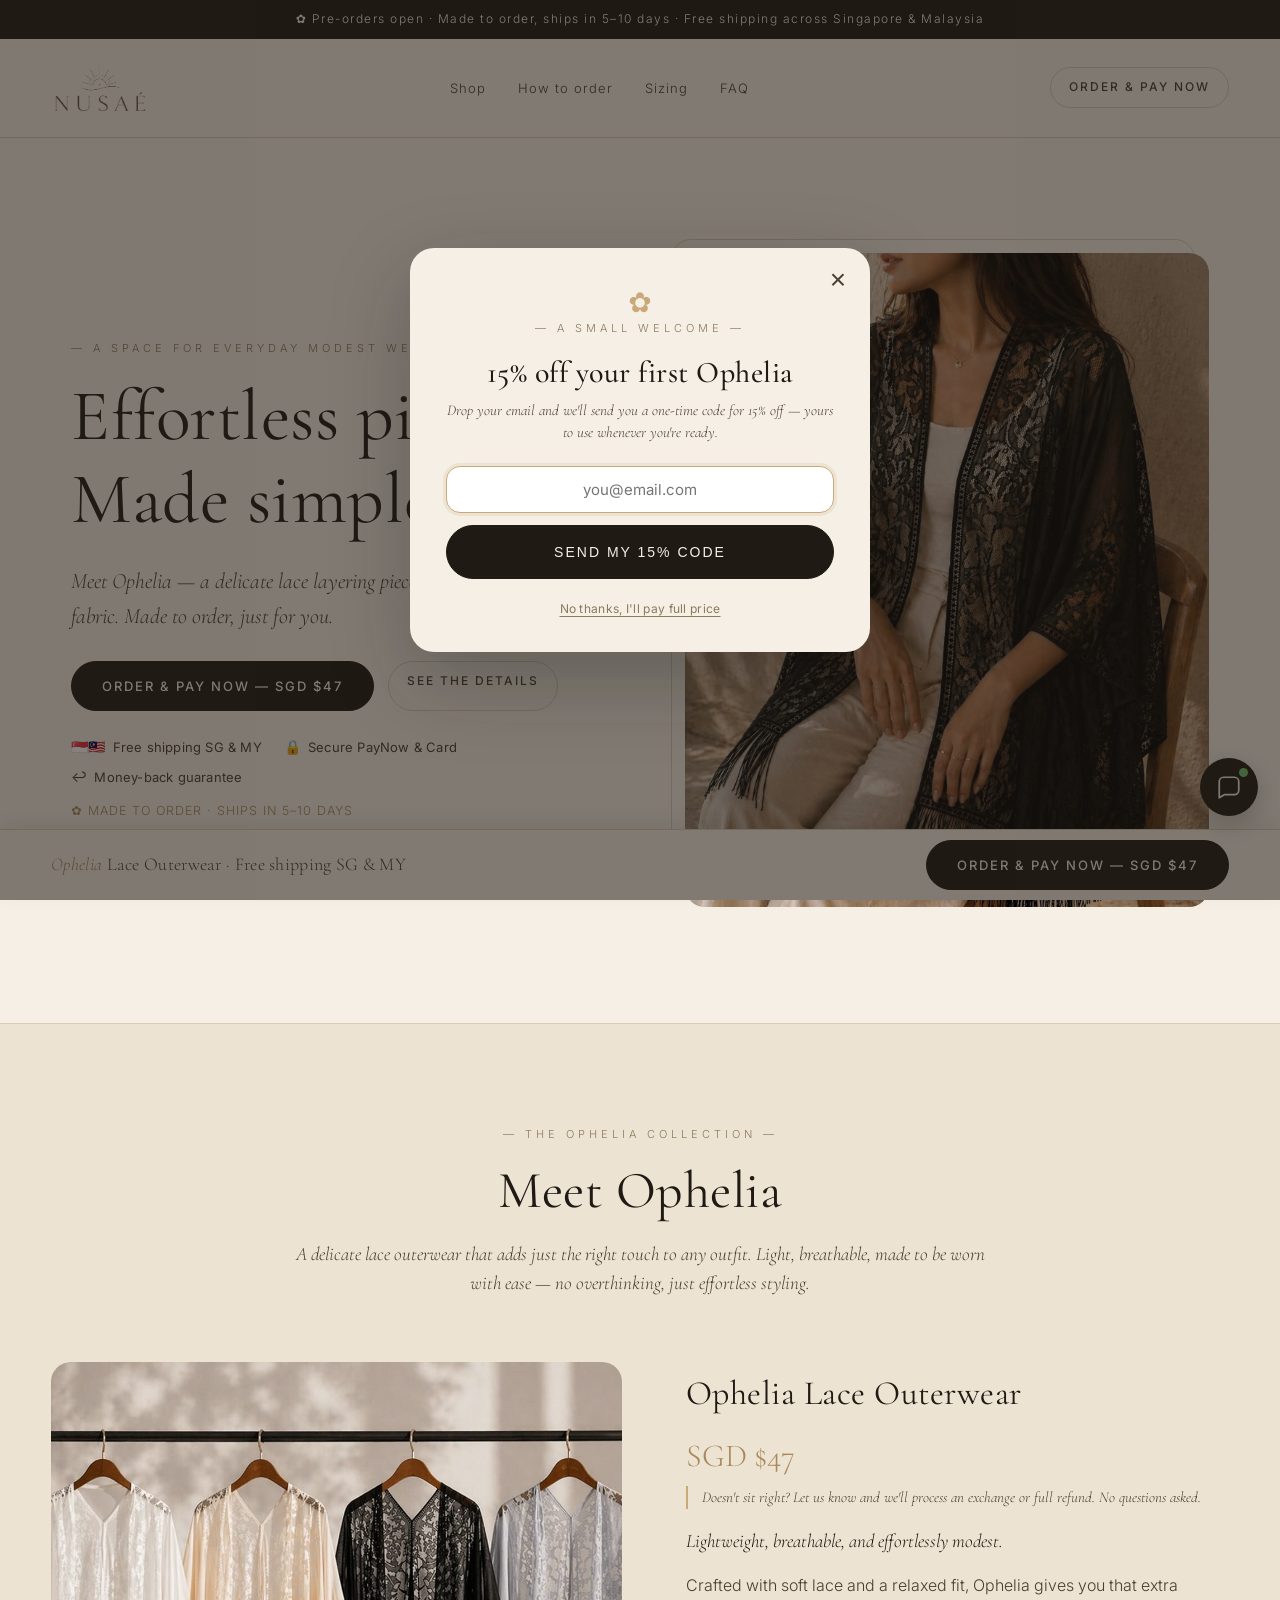
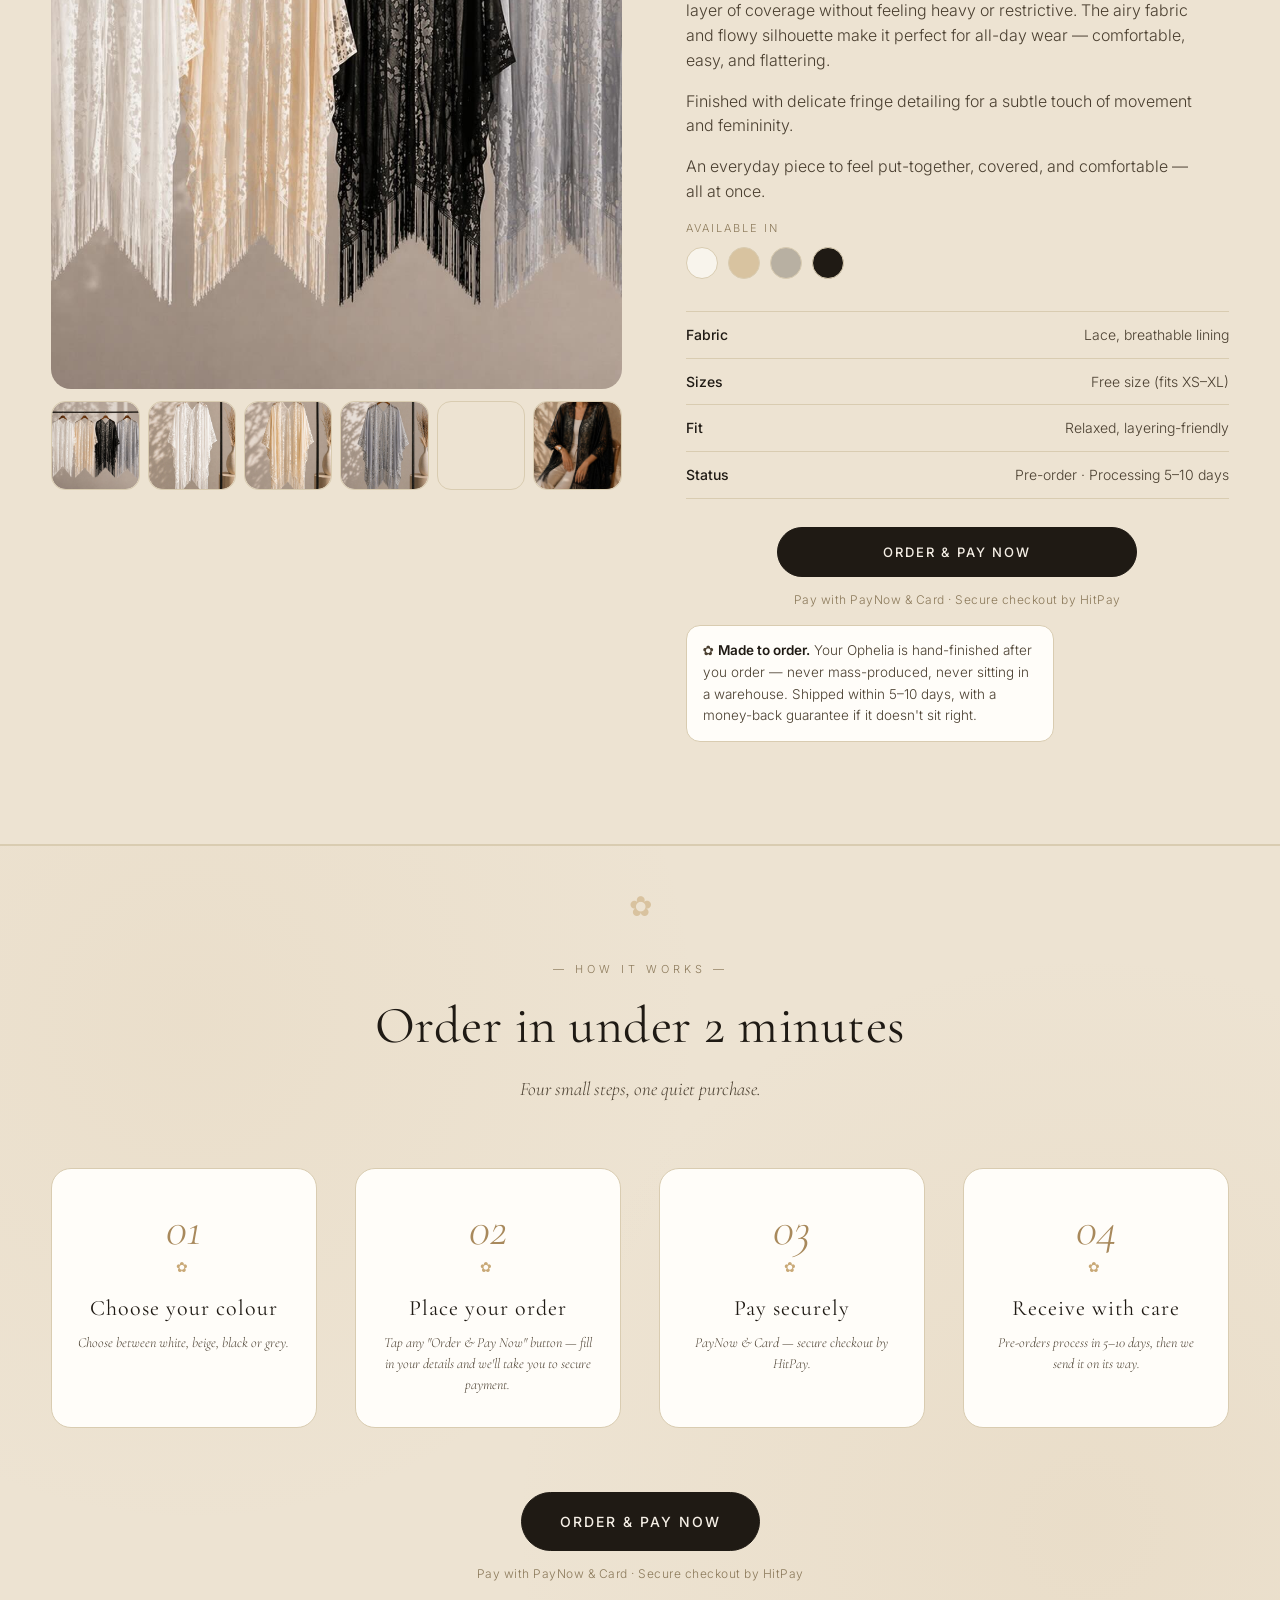
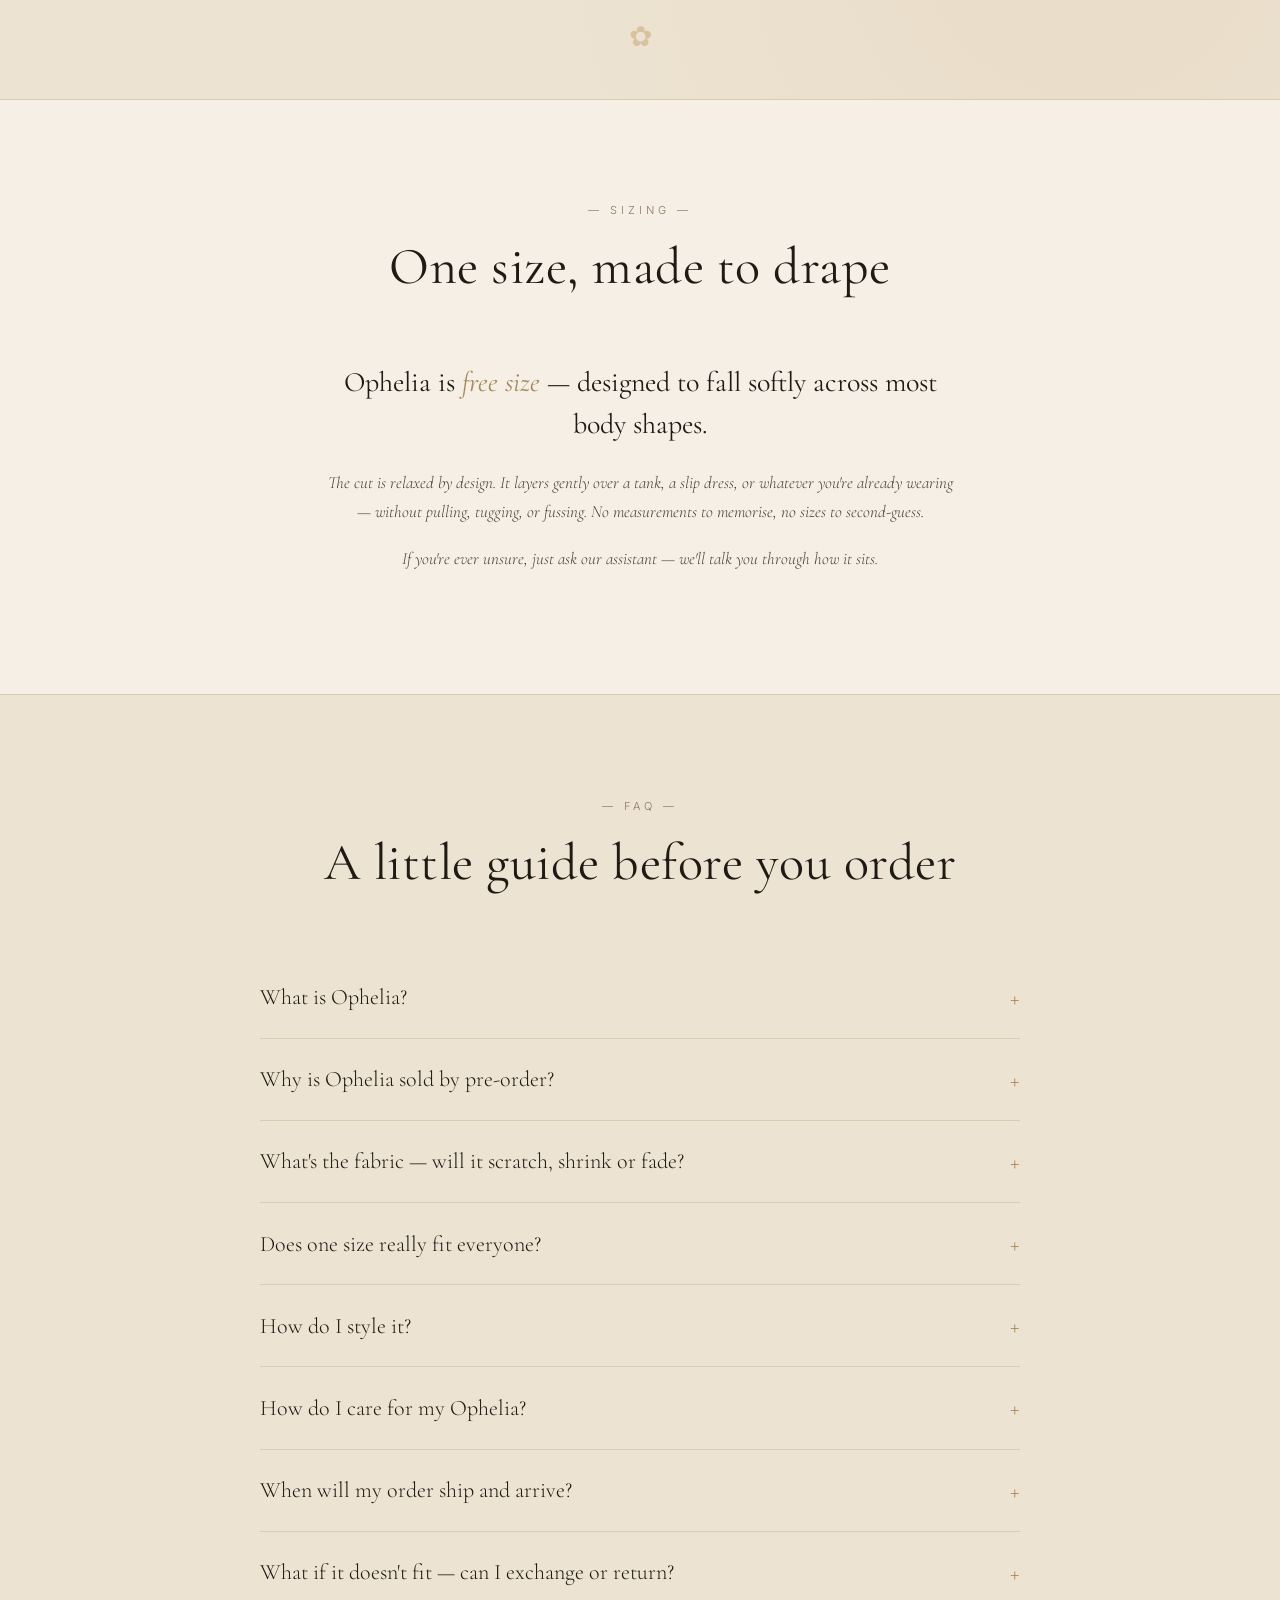
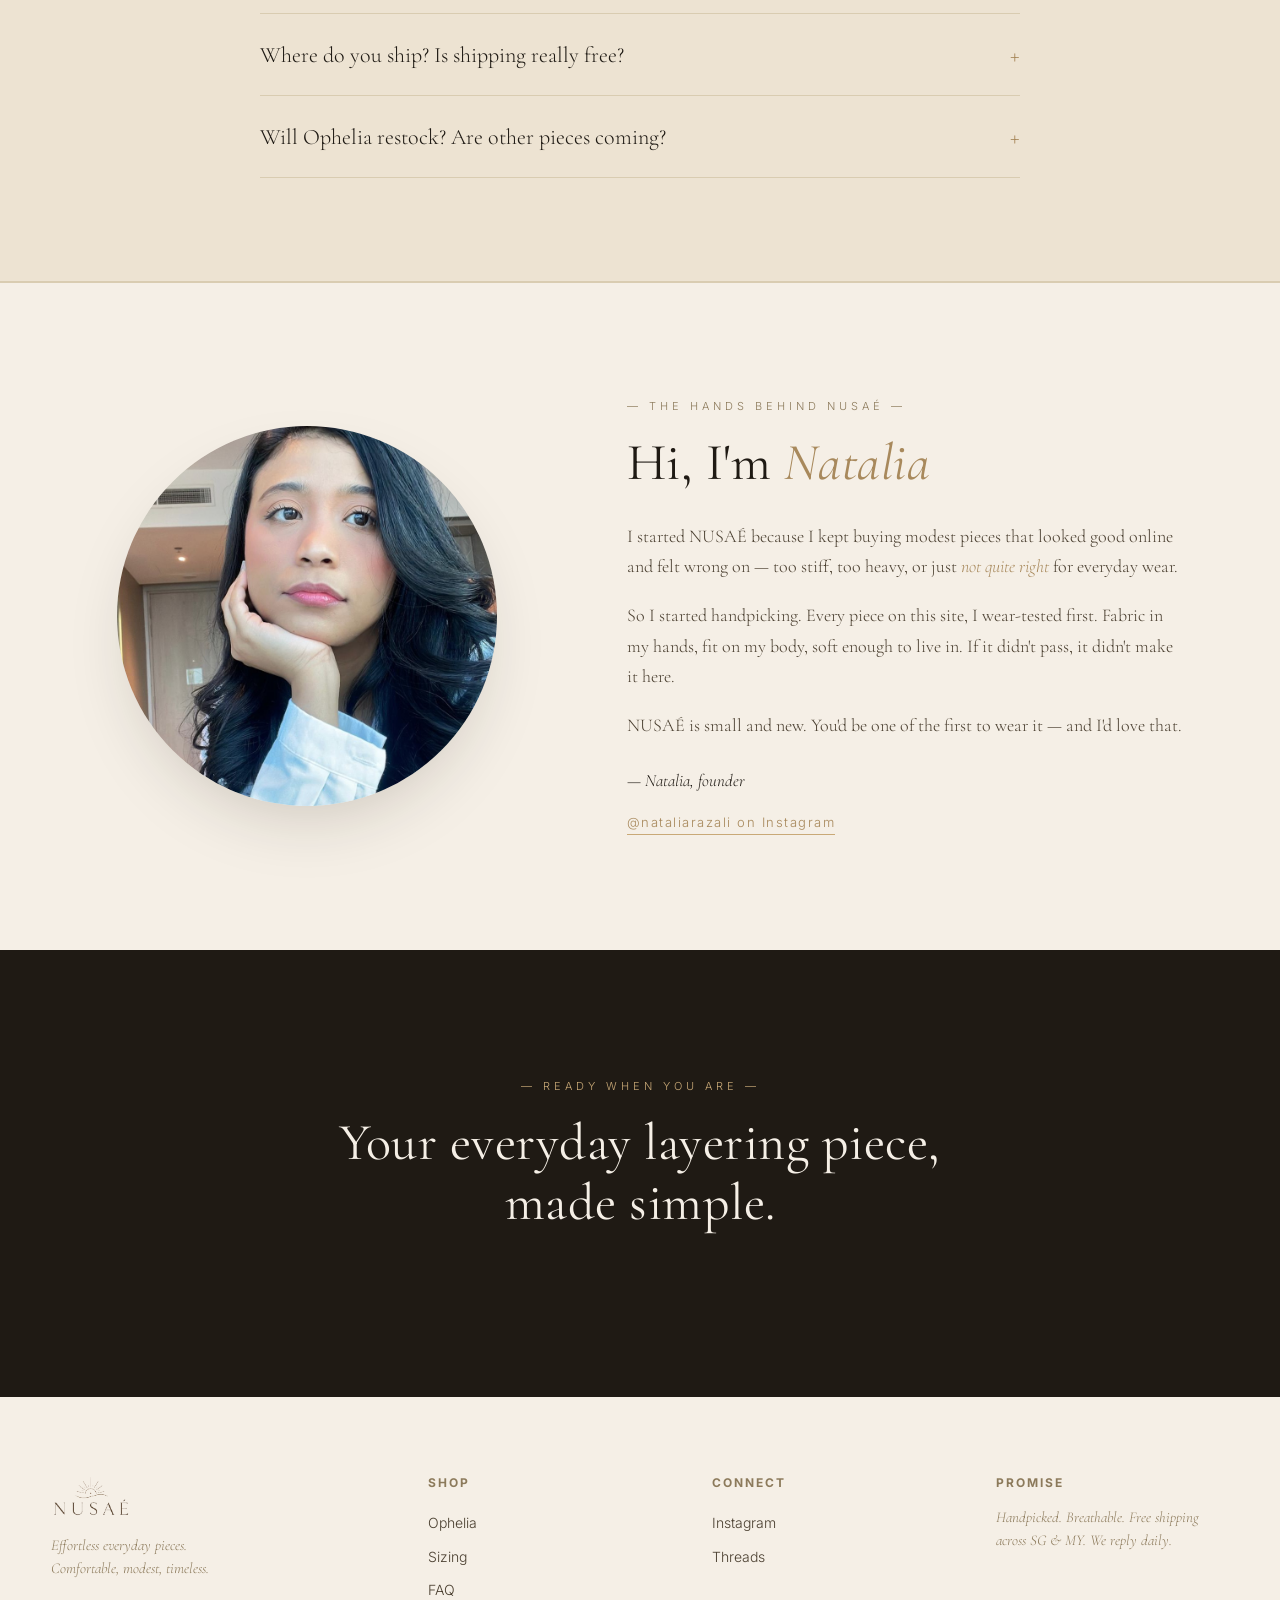
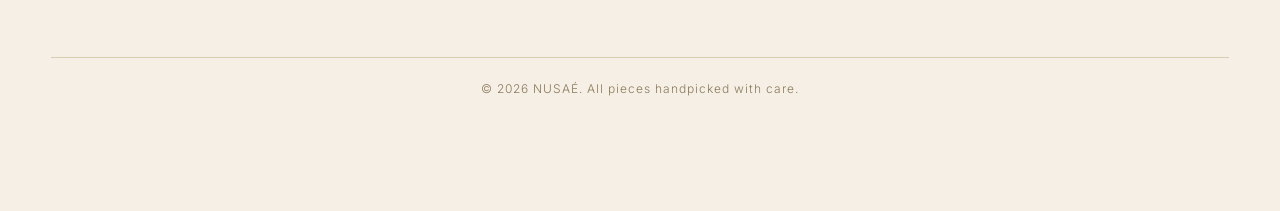
==== commit 1cf4ecbd: "Center sticky order-bar button text The bar button is display:inline-block at full width on mobile, " ====
--- a/index.html
+++ b/index.html
@@ -12,7 +12,7 @@
 <link rel="preconnect" href="https://fonts.googleapis.com">
 <link rel="preconnect" href="https://fonts.gstatic.com" crossorigin>
 <link href="https://fonts.googleapis.com/css2?family=Cormorant+Garamond:wght@300;400;500;600&family=Inter:wght@300;400;500;600&display=swap" rel="stylesheet">
-<link rel="stylesheet" href="styles.css?v=18" />
+<link rel="stylesheet" href="styles.css?v=19" />
 <script>
   // -------- ONE-LINE CONFIG --------
   // Replace WA_NUMBER with your WhatsApp number in international format (no +, no spaces).
--- a/styles.css
+++ b/styles.css
@@ -188,7 +188,7 @@
   letter-spacing: 0.3px;
 }
 .order-bar-label em { font-style: italic; color: var(--accent-deep); }
-.mobile-order-bar .btn { white-space: nowrap; }
+.mobile-order-bar .btn { white-space: nowrap; text-align: center; }
 /* Reserve space so the fixed bar never sits over the footer (all sizes) */
 body { padding-bottom: 84px; }
 
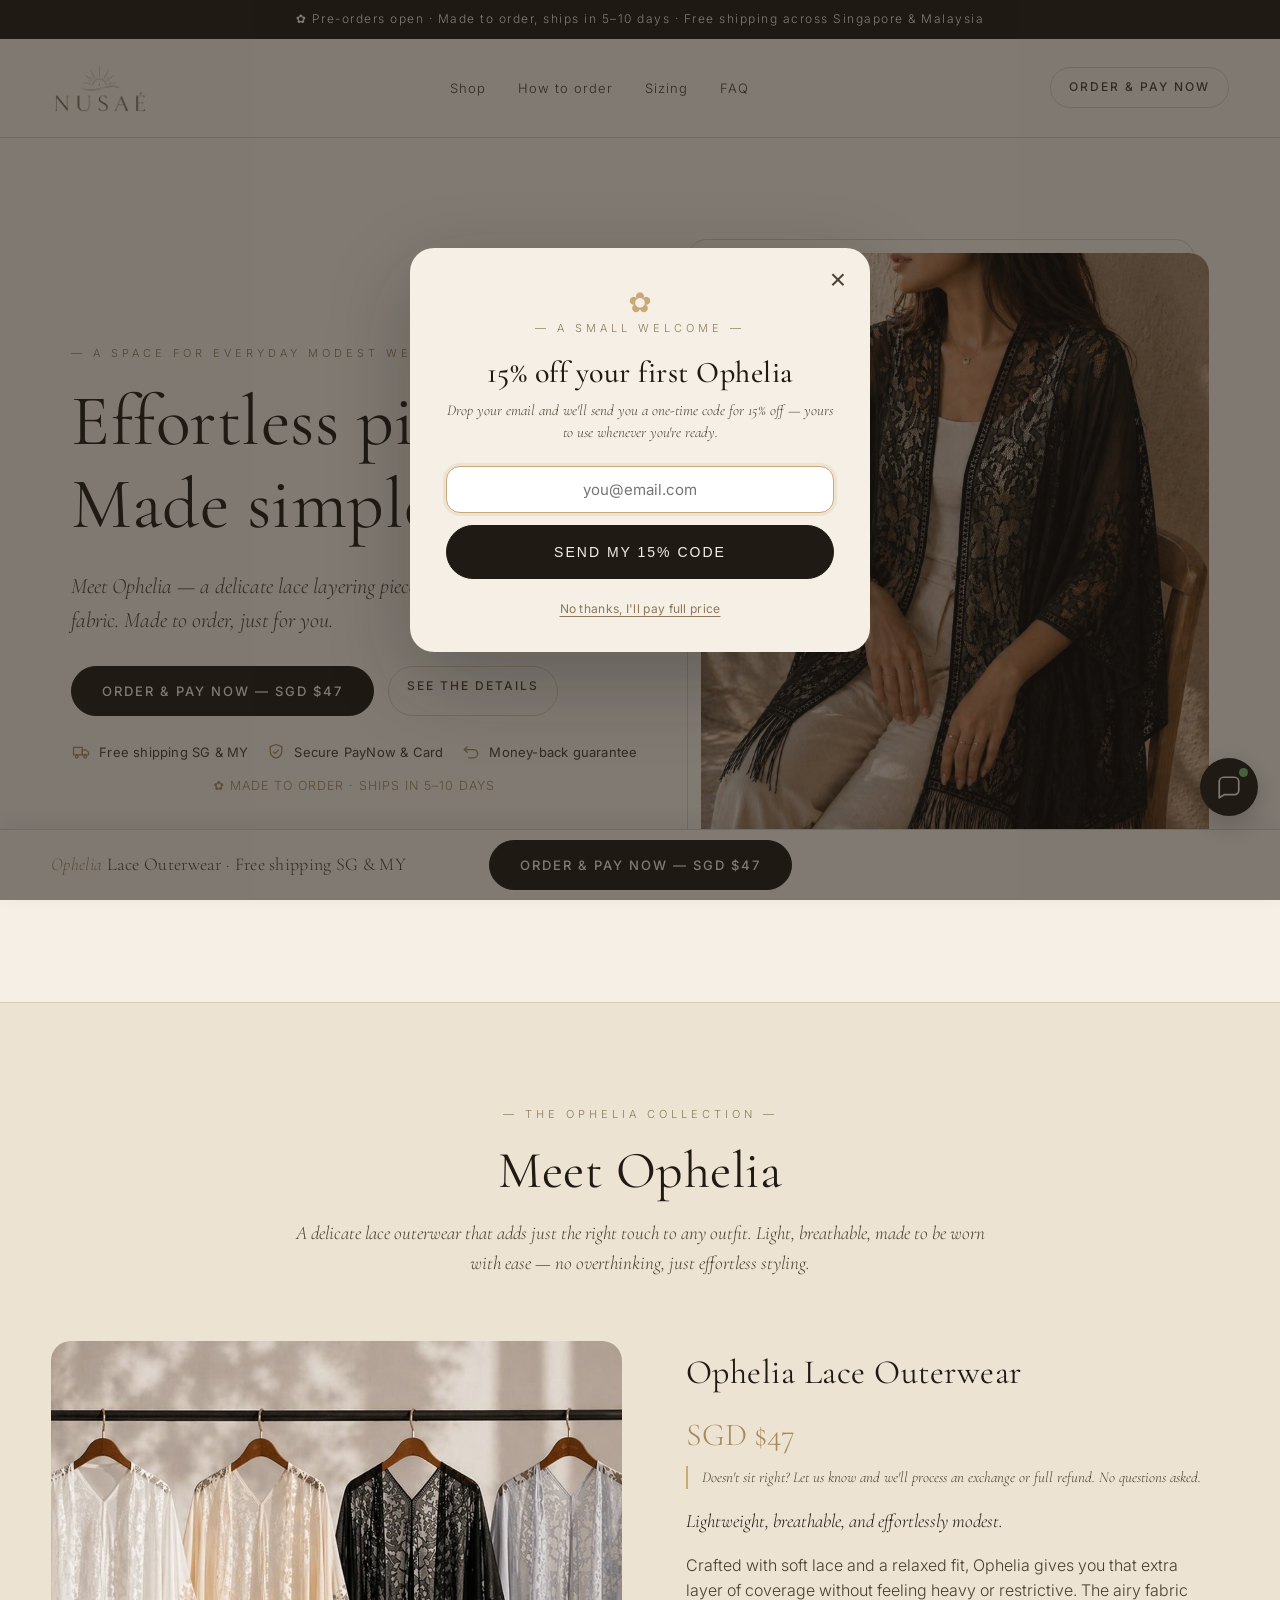
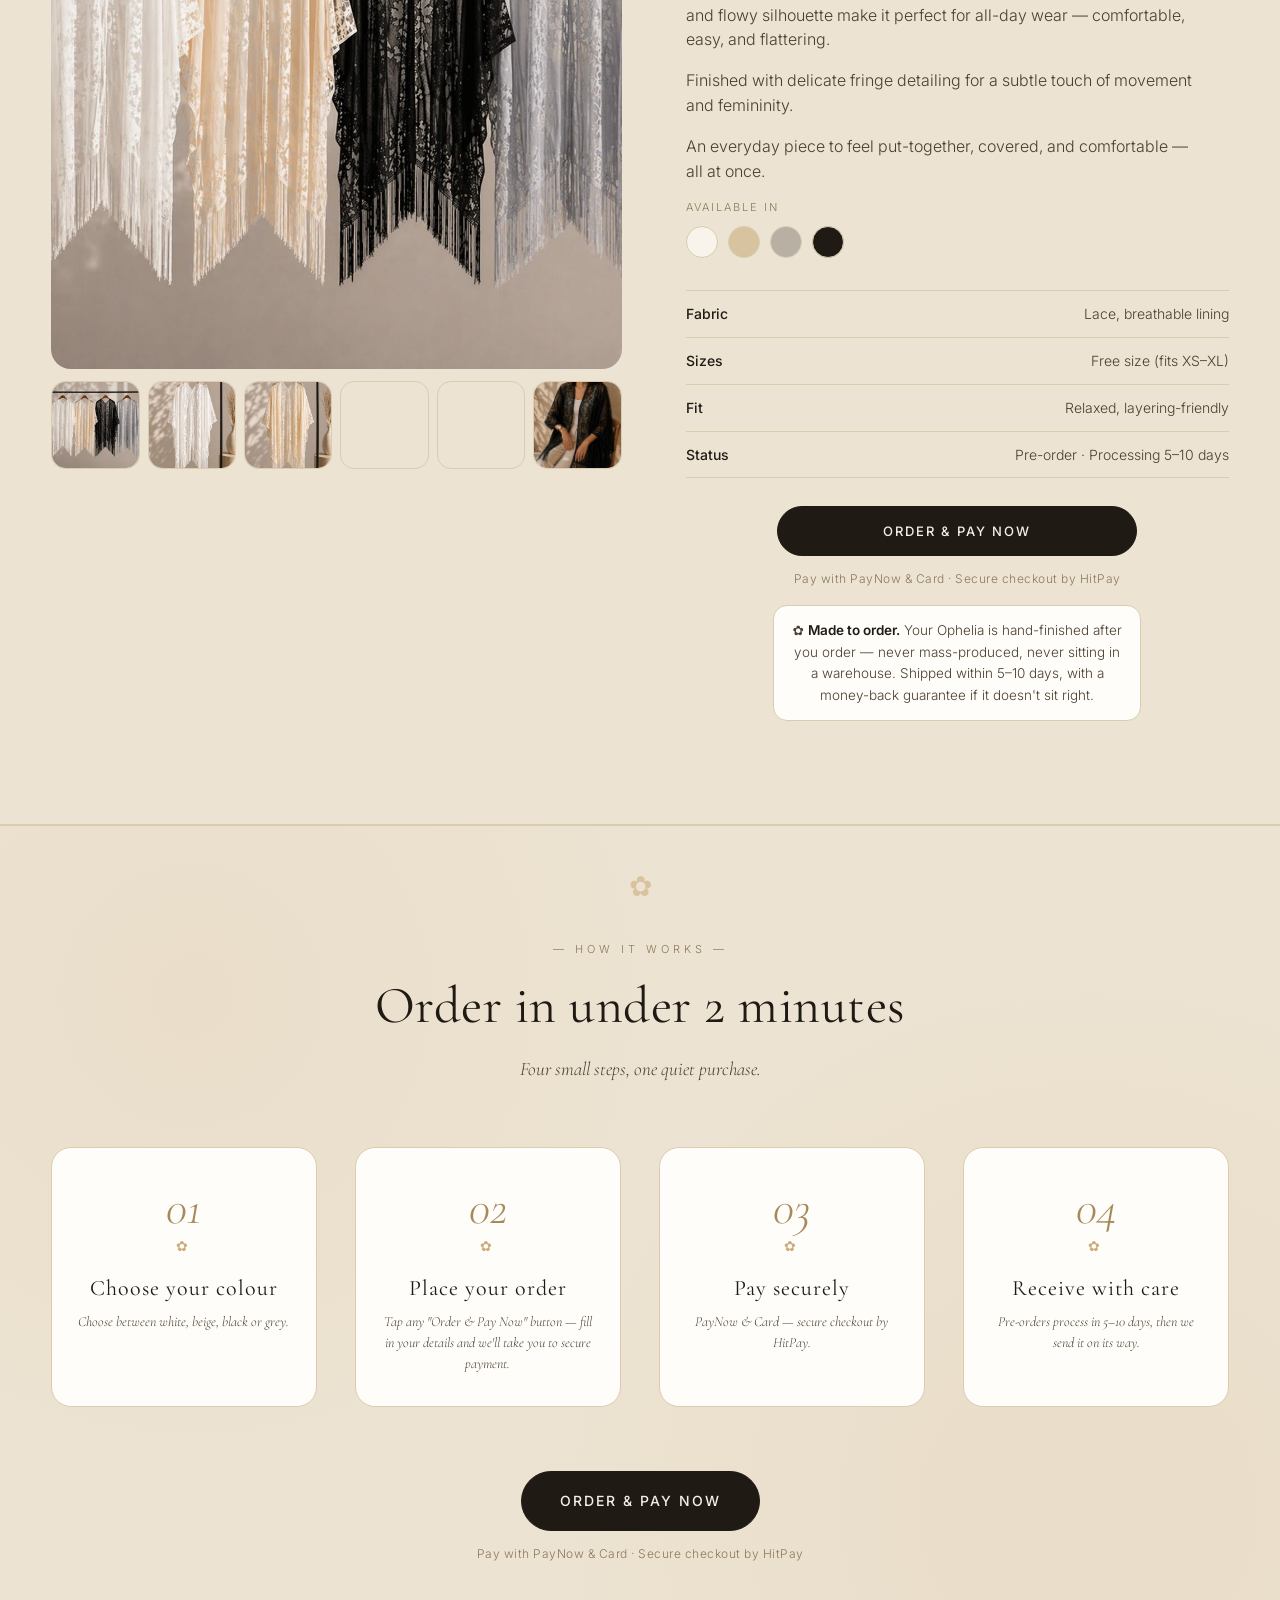
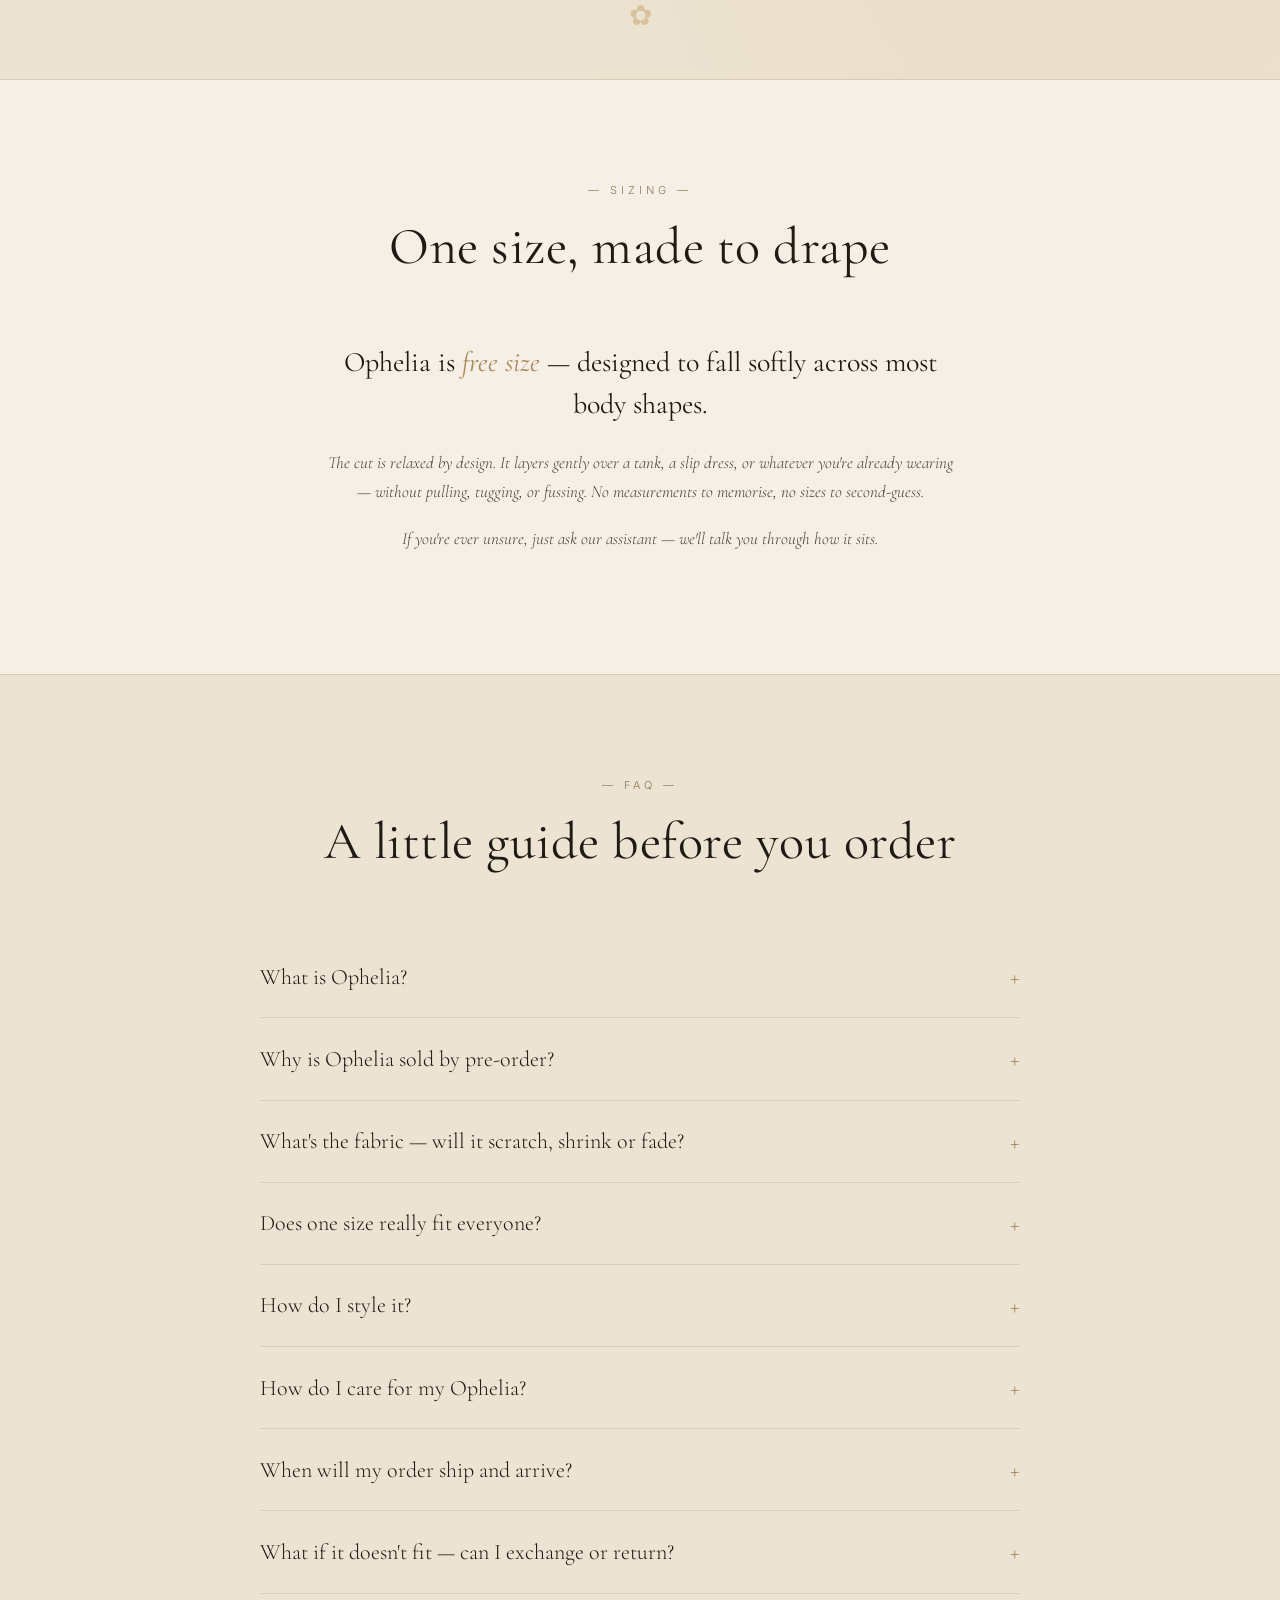
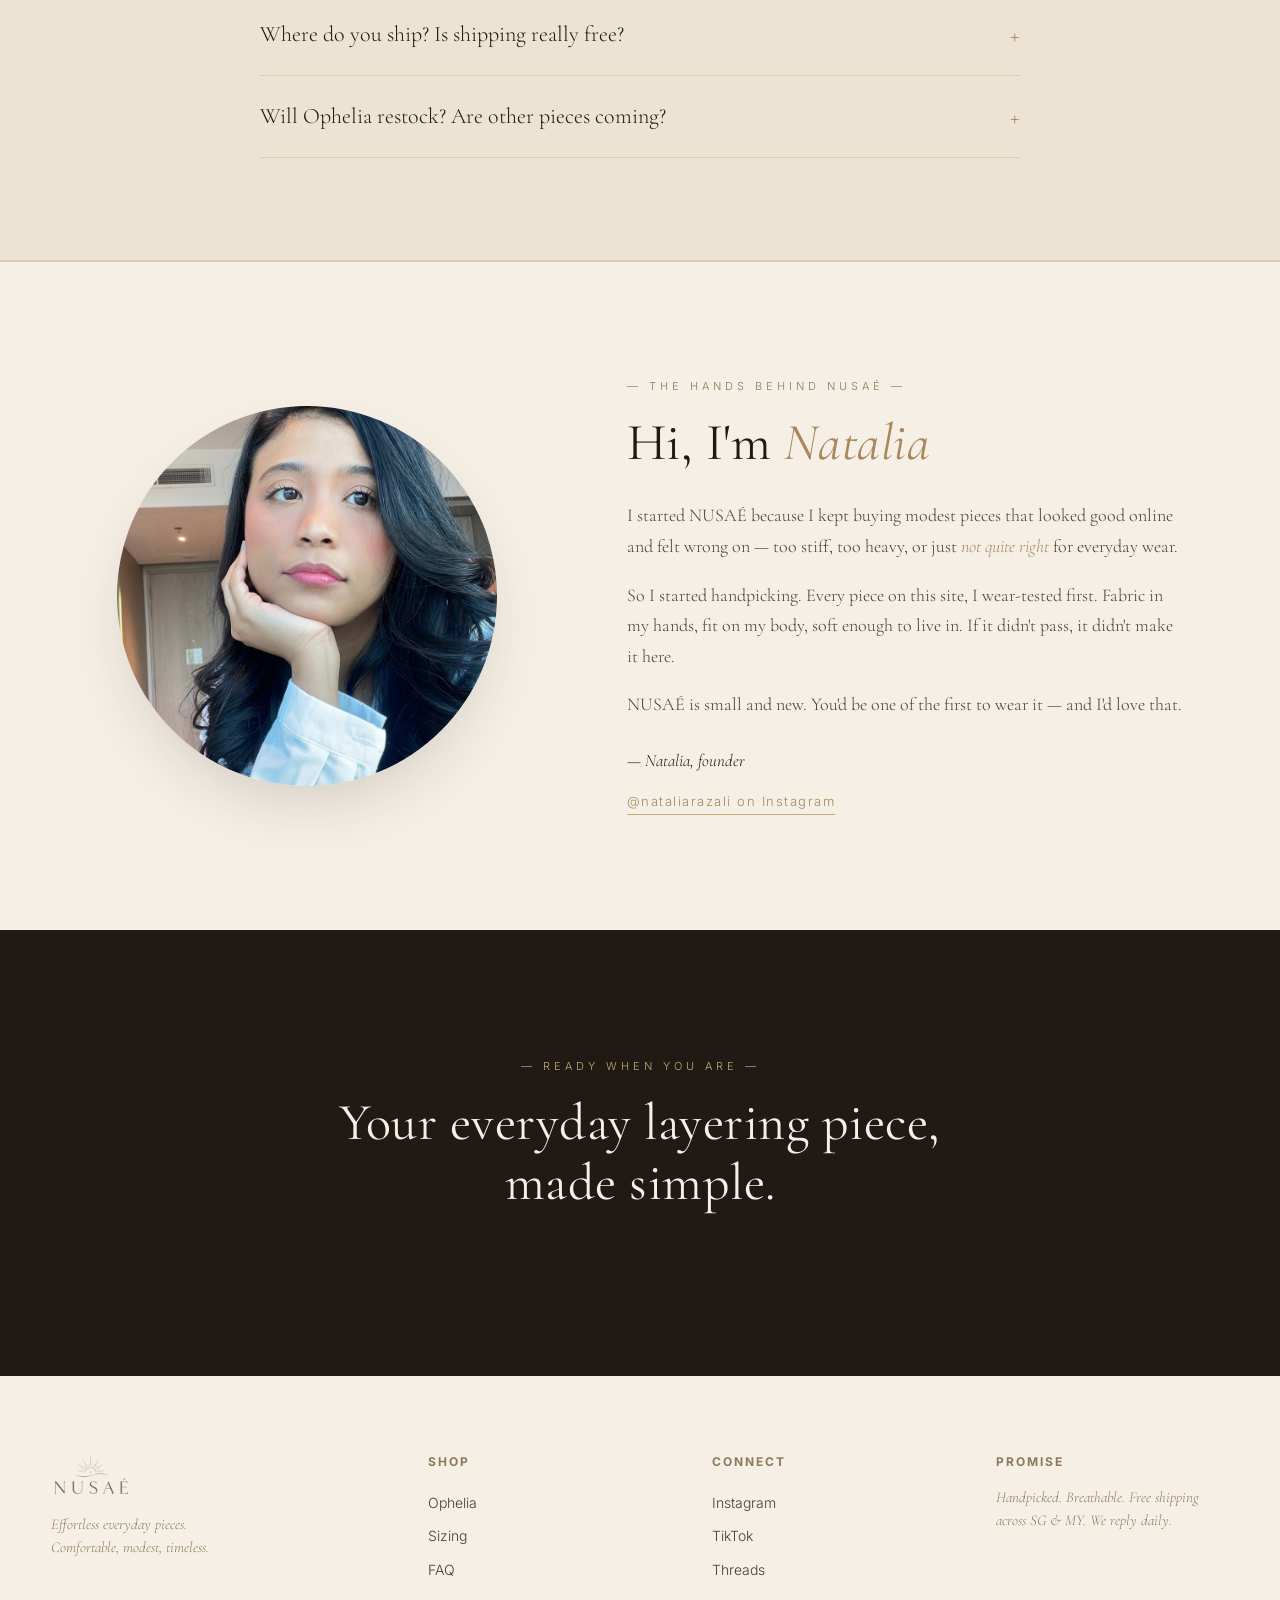
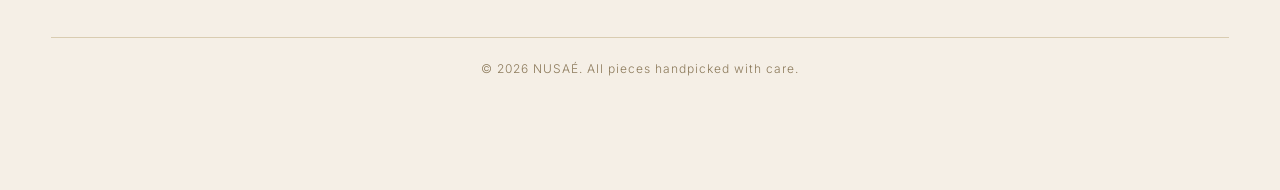
==== commit ddd23451: "Center sticky CTA + made-to-order note; add TikTok; Resend email delivery UI: - Sticky order-bar but" ====
--- a/index.html
+++ b/index.html
@@ -12,7 +12,7 @@
 <link rel="preconnect" href="https://fonts.googleapis.com">
 <link rel="preconnect" href="https://fonts.gstatic.com" crossorigin>
 <link href="https://fonts.googleapis.com/css2?family=Cormorant+Garamond:wght@300;400;500;600&family=Inter:wght@300;400;500;600&display=swap" rel="stylesheet">
-<link rel="stylesheet" href="styles.css?v=19" />
+<link rel="stylesheet" href="styles.css?v=22" />
 <script>
   // -------- ONE-LINE CONFIG --------
   // Replace WA_NUMBER with your WhatsApp number in international format (no +, no spaces).
@@ -70,9 +70,25 @@
       <a class="btn btn-ghost" href="#shop">See the details</a>
     </div>
     <ul class="hero-trust">
-      <li><span aria-hidden="true">🇸🇬🇲🇾</span> Free shipping SG &amp; MY</li>
-      <li><span aria-hidden="true">🔒</span> Secure PayNow &amp; Card</li>
-      <li><span aria-hidden="true">↩︎</span> Money-back guarantee</li>
+      <li>
+        <svg class="trust-icon" viewBox="0 0 24 24" fill="none" stroke="currentColor" stroke-width="1.5" stroke-linecap="round" stroke-linejoin="round" aria-hidden="true">
+          <path d="M3 6.5h10.5v9H3z"/><path d="M13.5 9.5H18l3 3v3h-7.5z"/>
+          <circle cx="7" cy="17.5" r="1.7"/><circle cx="17" cy="17.5" r="1.7"/>
+        </svg>
+        Free shipping SG &amp; MY
+      </li>
+      <li>
+        <svg class="trust-icon" viewBox="0 0 24 24" fill="none" stroke="currentColor" stroke-width="1.5" stroke-linecap="round" stroke-linejoin="round" aria-hidden="true">
+          <path d="M12 3l7 2.5v5c0 4.5-3 7.8-7 9-4-1.2-7-4.5-7-9v-5z"/><path d="M9 12l2 2 4-4.5"/>
+        </svg>
+        Secure PayNow &amp; Card
+      </li>
+      <li>
+        <svg class="trust-icon" viewBox="0 0 24 24" fill="none" stroke="currentColor" stroke-width="1.5" stroke-linecap="round" stroke-linejoin="round" aria-hidden="true">
+          <path d="M4 9h11a5 5 0 0 1 0 10H9"/><path d="M7.5 5.5L4 9l3.5 3.5"/>
+        </svg>
+        Money-back guarantee
+      </li>
     </ul>
     <p class="hero-madeorder">✿ Made to order · ships in 5–10 days</p>
   </div>
@@ -415,6 +431,7 @@
     <div>
       <h5>Connect</h5>
       <a href="https://instagram.com/shopnusae" target="_blank" rel="noopener">Instagram</a>
+      <a href="https://www.tiktok.com/@shopnusae" target="_blank" rel="noopener">TikTok</a>
       <a href="https://threads.com/@shopnusae" target="_blank" rel="noopener">Threads</a>
     </div>
     <div>
--- a/styles.css
+++ b/styles.css
@@ -65,8 +65,9 @@
 /* ============ Hero trust row + made-to-order (CRO) ============ */
 .hero-trust {
   display: flex;
-  flex-wrap: wrap;
-  gap: 10px 22px;
+  flex-wrap: nowrap;
+  align-items: center;
+  gap: 18px;
   margin-top: 26px;
   padding: 0;
 }
@@ -78,9 +79,15 @@
   letter-spacing: 0.2px;
   display: inline-flex;
   align-items: center;
-  gap: 7px;
-}
-.hero-trust li span { font-size: 14px; line-height: 1; }
+  gap: 8px;
+  white-space: nowrap;
+}
+.hero-trust .trust-icon {
+  width: 20px;
+  height: 20px;
+  flex: 0 0 20px;
+  color: var(--accent-deep);
+}
 .hero-madeorder {
   margin-top: 14px;
   font-family: var(--sans);
@@ -88,11 +95,12 @@
   letter-spacing: 1px;
   text-transform: uppercase;
   color: var(--accent-deep);
+  text-align: center;
 }
 
 /* Pre-order reassurance under the product CTA */
 .preorder-note {
-  margin-top: 16px;
+  margin: 16px auto 0;
   max-width: 46ch;
   font-family: var(--sans);
   font-size: 13.5px;
@@ -102,6 +110,7 @@
   border: 1px solid var(--line);
   border-radius: var(--radius-sm);
   padding: 14px 16px;
+  text-align: center;
 }
 .preorder-note strong { color: var(--ink); font-weight: 600; }
 
@@ -172,13 +181,14 @@
   border-top: 1px solid var(--line);
   box-shadow: 0 -6px 18px rgba(31, 26, 20, 0.08);
 }
-/* Desktop: constrained row — product label left, CTA right (proper purchase bar) */
+/* Desktop: button dead-centre; product label sits to the left without
+   pushing the CTA off-centre (1fr | auto | 1fr grid keeps the button centred). */
 .order-bar-inner {
   max-width: var(--max);
   margin: 0 auto;
-  display: flex;
-  align-items: center;
-  justify-content: space-between;
+  display: grid;
+  grid-template-columns: 1fr auto 1fr;
+  align-items: center;
   gap: 18px;
 }
 .order-bar-label {
@@ -186,6 +196,10 @@
   font-size: 18px;
   color: var(--ink-soft);
   letter-spacing: 0.3px;
+  white-space: nowrap;
+  overflow: hidden;
+  text-overflow: ellipsis;
+  min-width: 0;
 }
 .order-bar-label em { font-style: italic; color: var(--accent-deep); }
 .mobile-order-bar .btn { white-space: nowrap; text-align: center; }
@@ -699,7 +713,7 @@
 
   /* Sticky bar collapses to a single full-width button on mobile */
   .order-bar-label { display: none; }
-  .order-bar-inner { justify-content: center; }
+  .order-bar-inner { display: flex; justify-content: center; }
   .mobile-order-bar .btn { width: 100%; }
 
   .hero, .product, .founder-inner { grid-template-columns: 1fr; }
@@ -719,6 +733,10 @@
   .trust-row li + li:before { display: none; }
   h1 { font-size: 44px; }
   .cta-row .btn { width: 100%; text-align: center; }
+  /* Keep the hero trust row on one line on phones */
+  .hero-trust { gap: 9px; }
+  .hero-trust li { font-size: 10.5px; gap: 5px; letter-spacing: 0; }
+  .hero-trust .trust-icon { width: 15px; height: 15px; flex-basis: 15px; }
 }
 
 /* ============ Pay methods microcopy ============ */
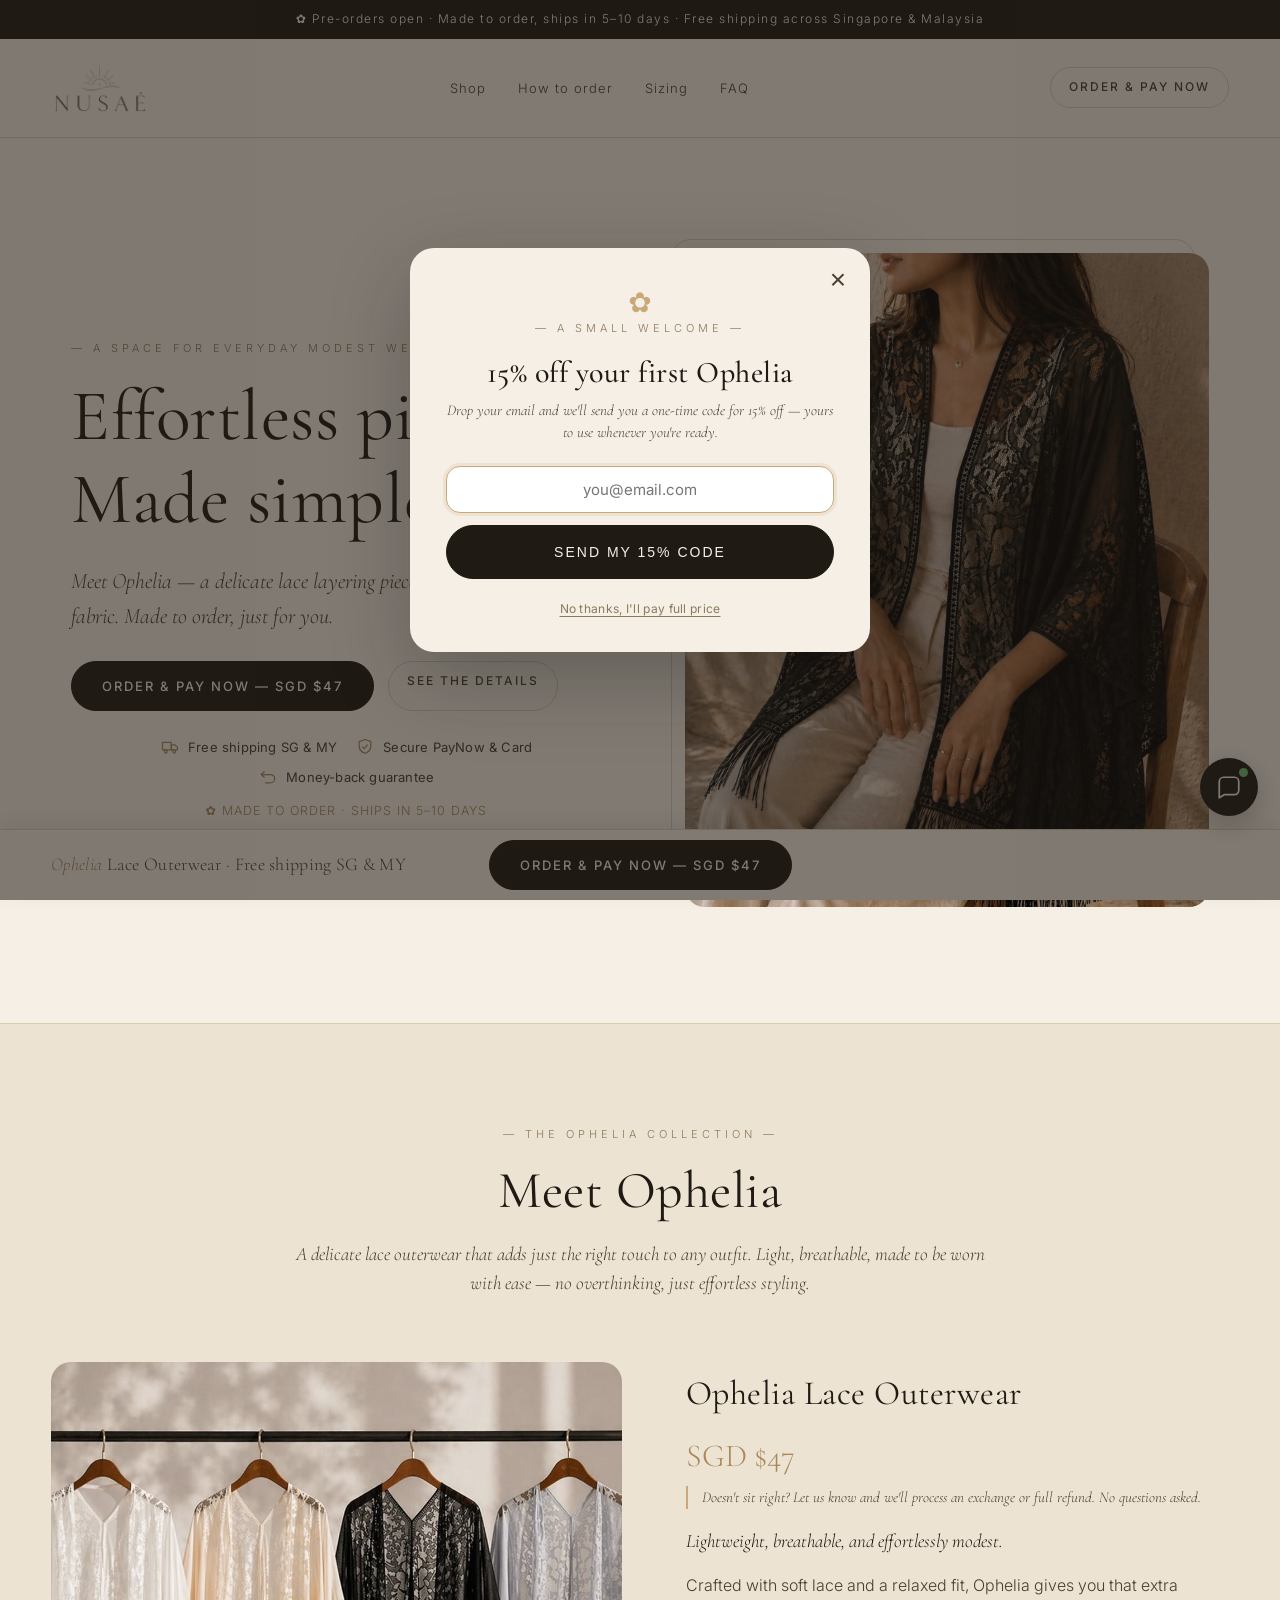
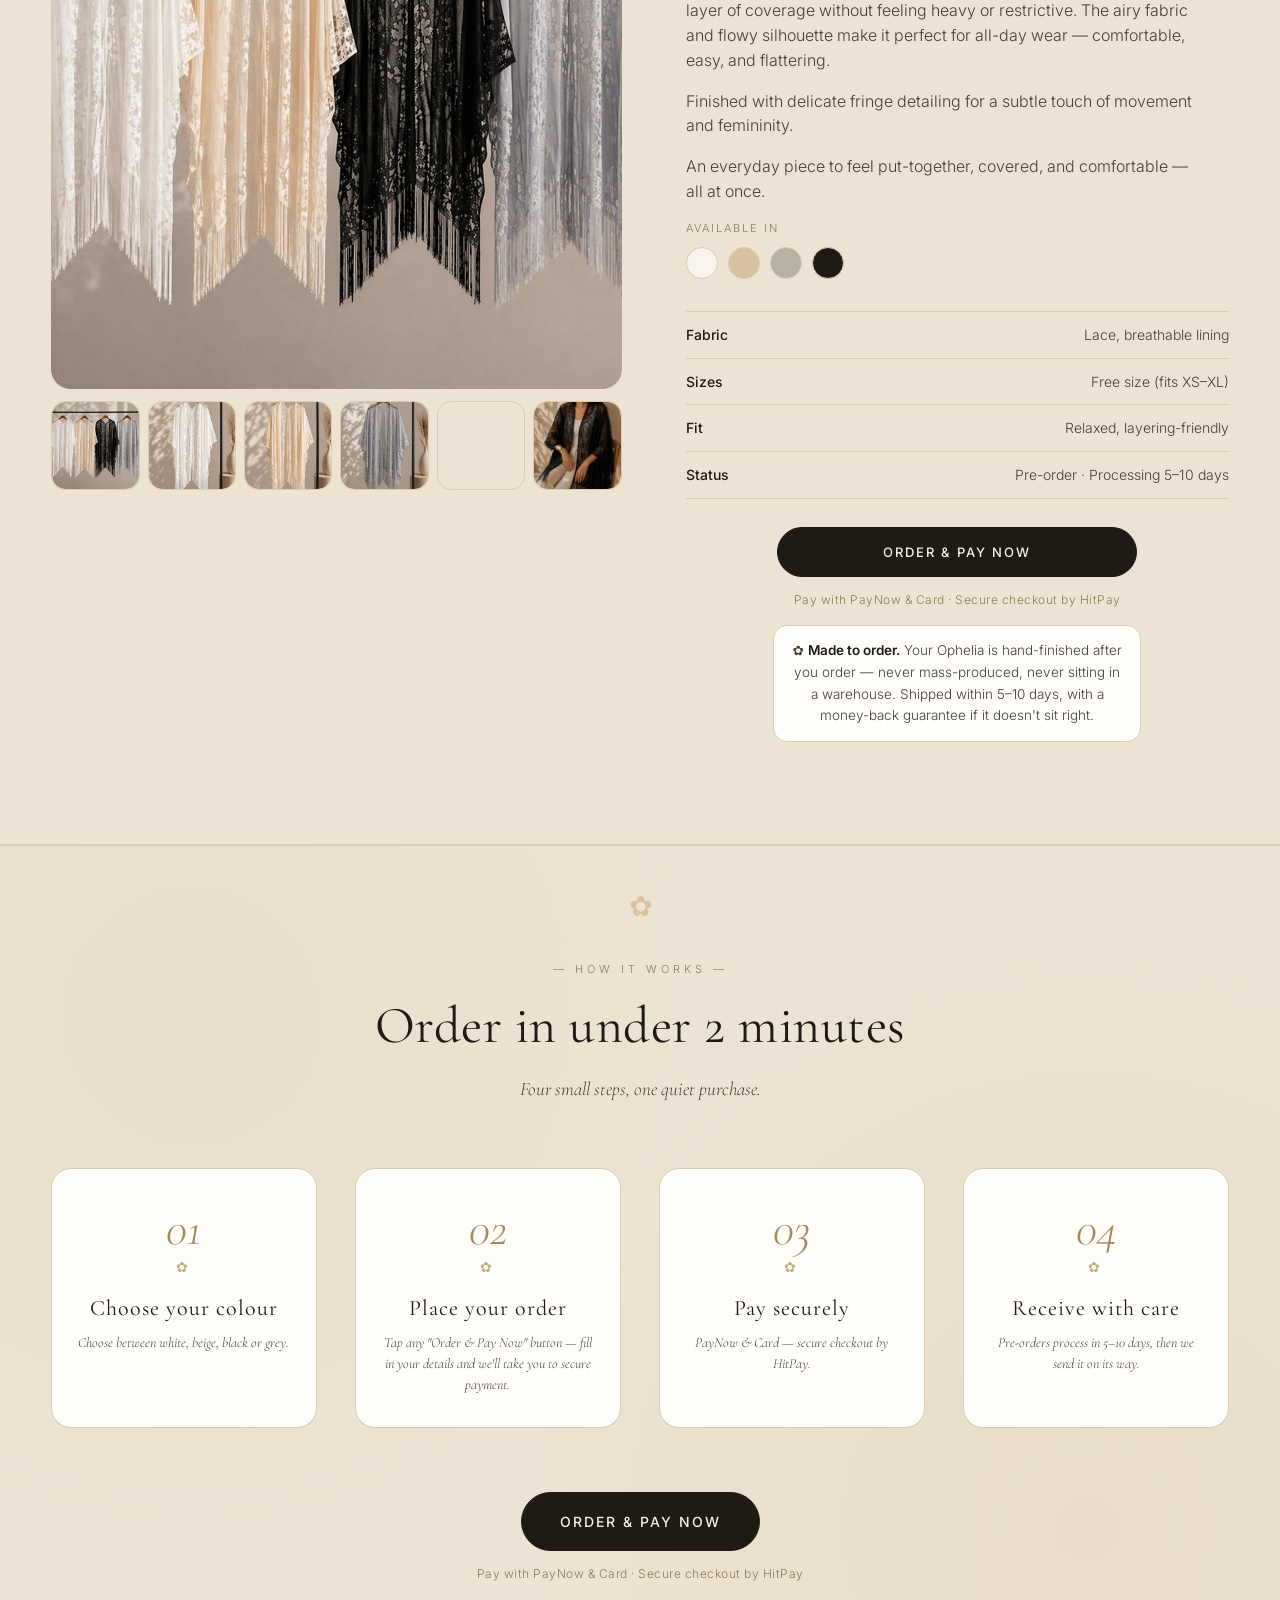
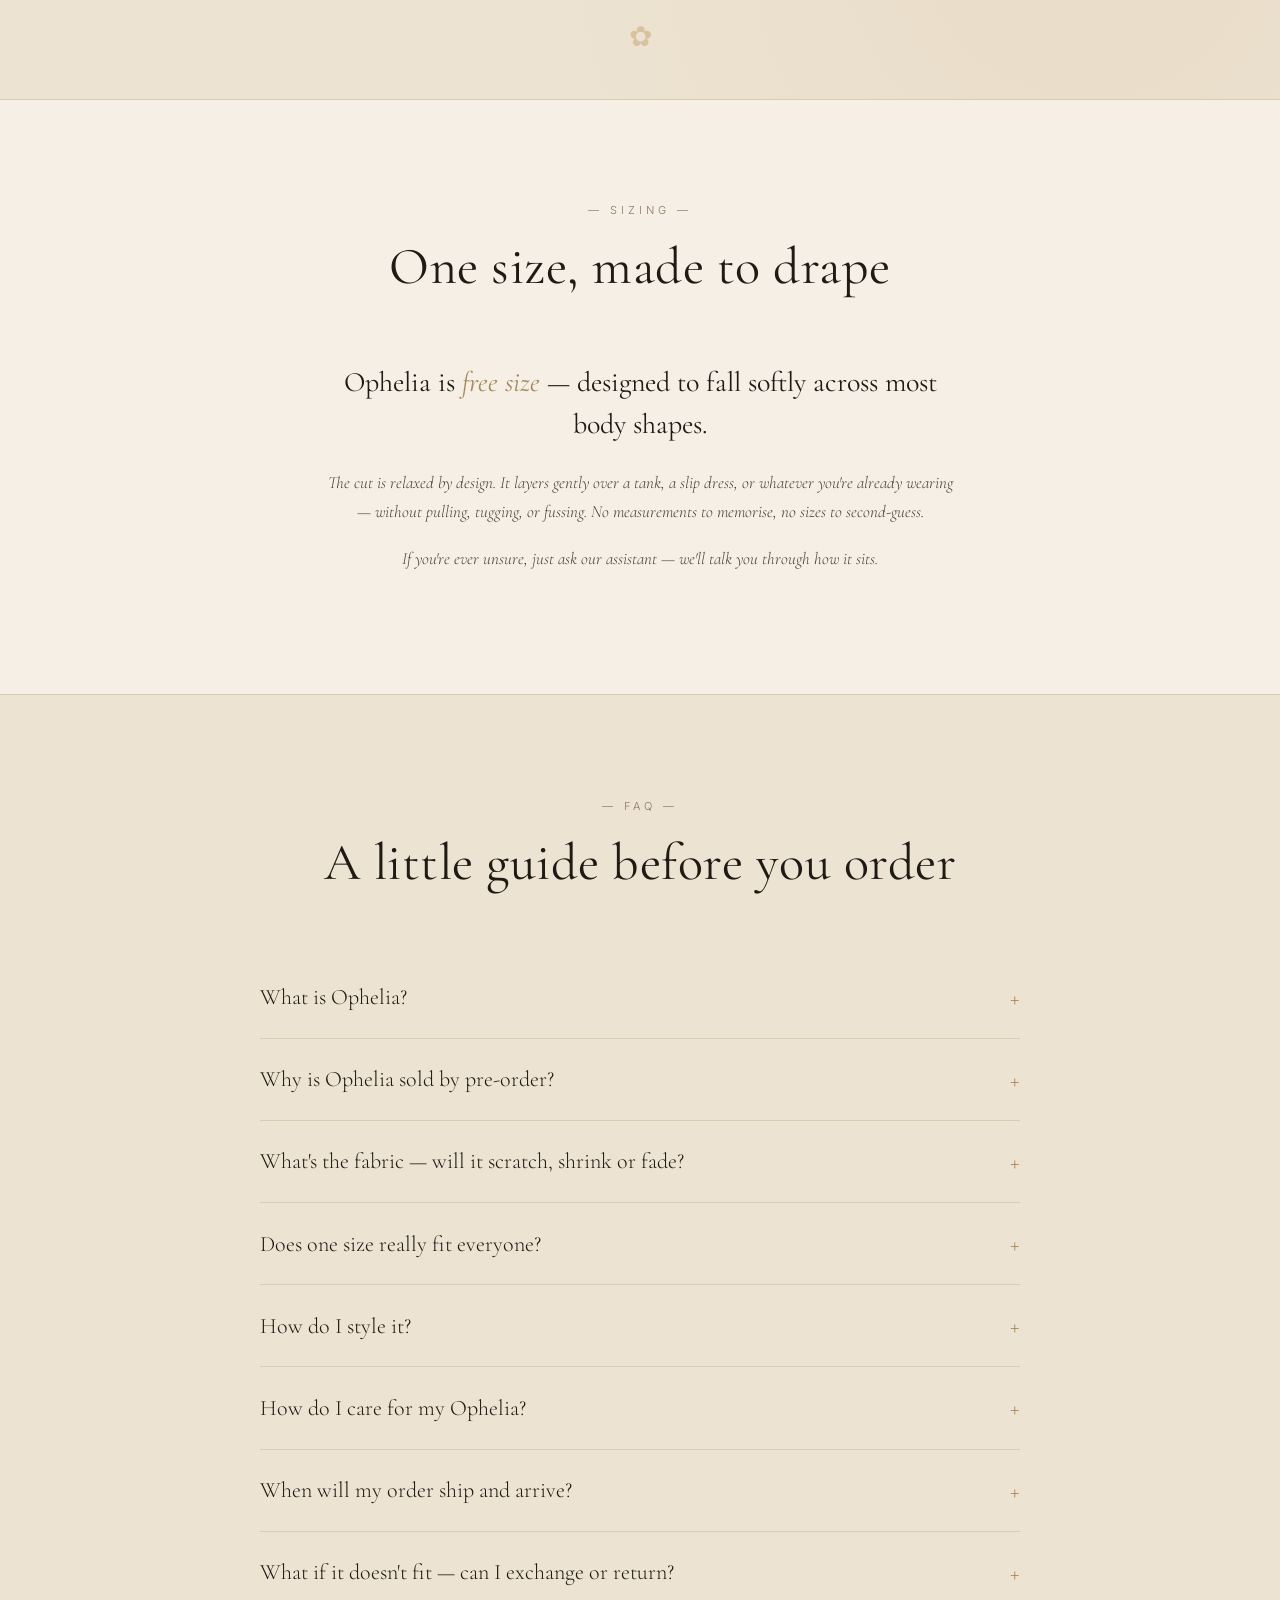
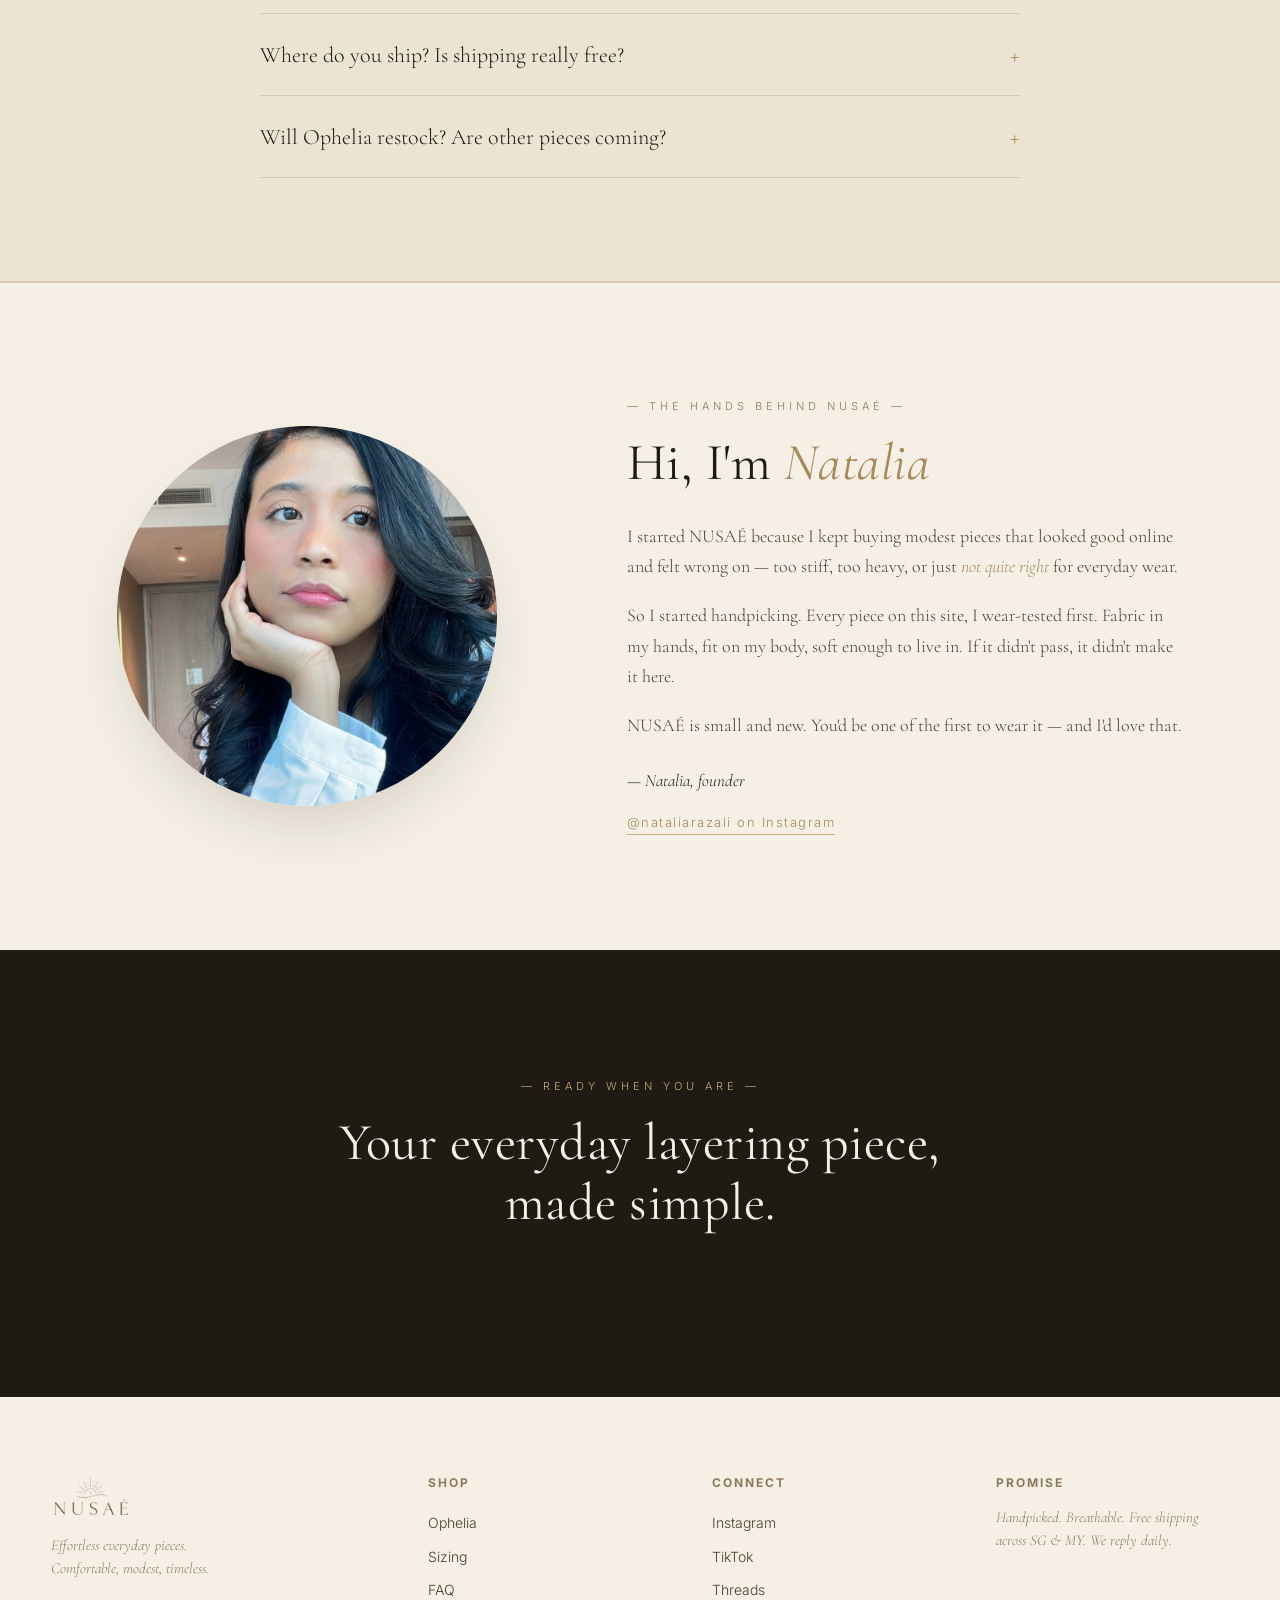
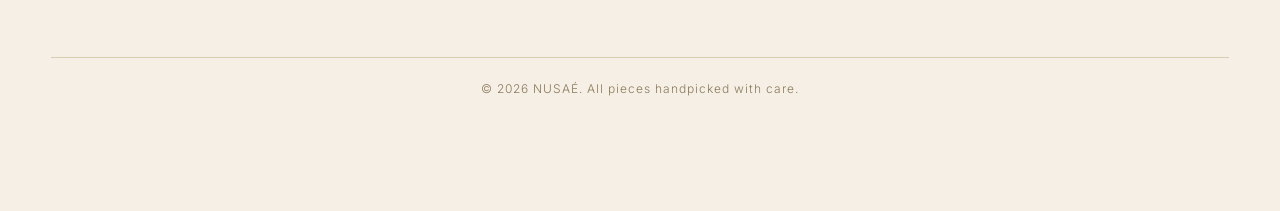
==== commit 452266b9: "Fix mobile hero alignment + center trust row Center hero, lede, CTAs and trust row on mobile; wrap t" ====
--- a/index.html
+++ b/index.html
@@ -12,7 +12,7 @@
 <link rel="preconnect" href="https://fonts.googleapis.com">
 <link rel="preconnect" href="https://fonts.gstatic.com" crossorigin>
 <link href="https://fonts.googleapis.com/css2?family=Cormorant+Garamond:wght@300;400;500;600&family=Inter:wght@300;400;500;600&display=swap" rel="stylesheet">
-<link rel="stylesheet" href="styles.css?v=22" />
+<link rel="stylesheet" href="styles.css?v=24" />
 <script>
   // -------- ONE-LINE CONFIG --------
   // Replace WA_NUMBER with your WhatsApp number in international format (no +, no spaces).
--- a/styles.css
+++ b/styles.css
@@ -31,6 +31,7 @@
   line-height: 1.55;
   font-weight: 300;
   -webkit-font-smoothing: antialiased;
+  overflow-x: hidden;
 }
 img { display: block; max-width: 100%; height: auto; }
 a { color: inherit; text-decoration: none; }
@@ -65,9 +66,10 @@
 /* ============ Hero trust row + made-to-order (CRO) ============ */
 .hero-trust {
   display: flex;
-  flex-wrap: nowrap;
-  align-items: center;
-  gap: 18px;
+  flex-wrap: wrap;
+  align-items: center;
+  justify-content: center;
+  gap: 10px 18px;
   margin-top: 26px;
   padding: 0;
 }
@@ -718,6 +720,11 @@
 
   .hero, .product, .founder-inner { grid-template-columns: 1fr; }
   .hero-art:after { display: none; }
+  /* Center the whole hero on mobile for a balanced look */
+  .hero-text { text-align: center; }
+  .hero-text .lede { margin-left: auto; margin-right: auto; }
+  .hero .cta-row { justify-content: center; }
+  .hero-trust { justify-content: center; }
   .steps { grid-template-columns: 1fr 1fr; }
   .trust-row { gap: 36px; }
   .trust-row li + li:before { left: -22px; }
@@ -733,10 +740,10 @@
   .trust-row li + li:before { display: none; }
   h1 { font-size: 44px; }
   .cta-row .btn { width: 100%; text-align: center; }
-  /* Keep the hero trust row on one line on phones */
-  .hero-trust { gap: 9px; }
-  .hero-trust li { font-size: 10.5px; gap: 5px; letter-spacing: 0; }
-  .hero-trust .trust-icon { width: 15px; height: 15px; flex-basis: 15px; }
+  /* Trust row wraps and stays centred on phones (no horizontal overflow) */
+  .hero-trust { gap: 8px 14px; }
+  .hero-trust li { font-size: 12px; gap: 6px; letter-spacing: 0.1px; }
+  .hero-trust .trust-icon { width: 16px; height: 16px; flex-basis: 16px; }
 }
 
 /* ============ Pay methods microcopy ============ */
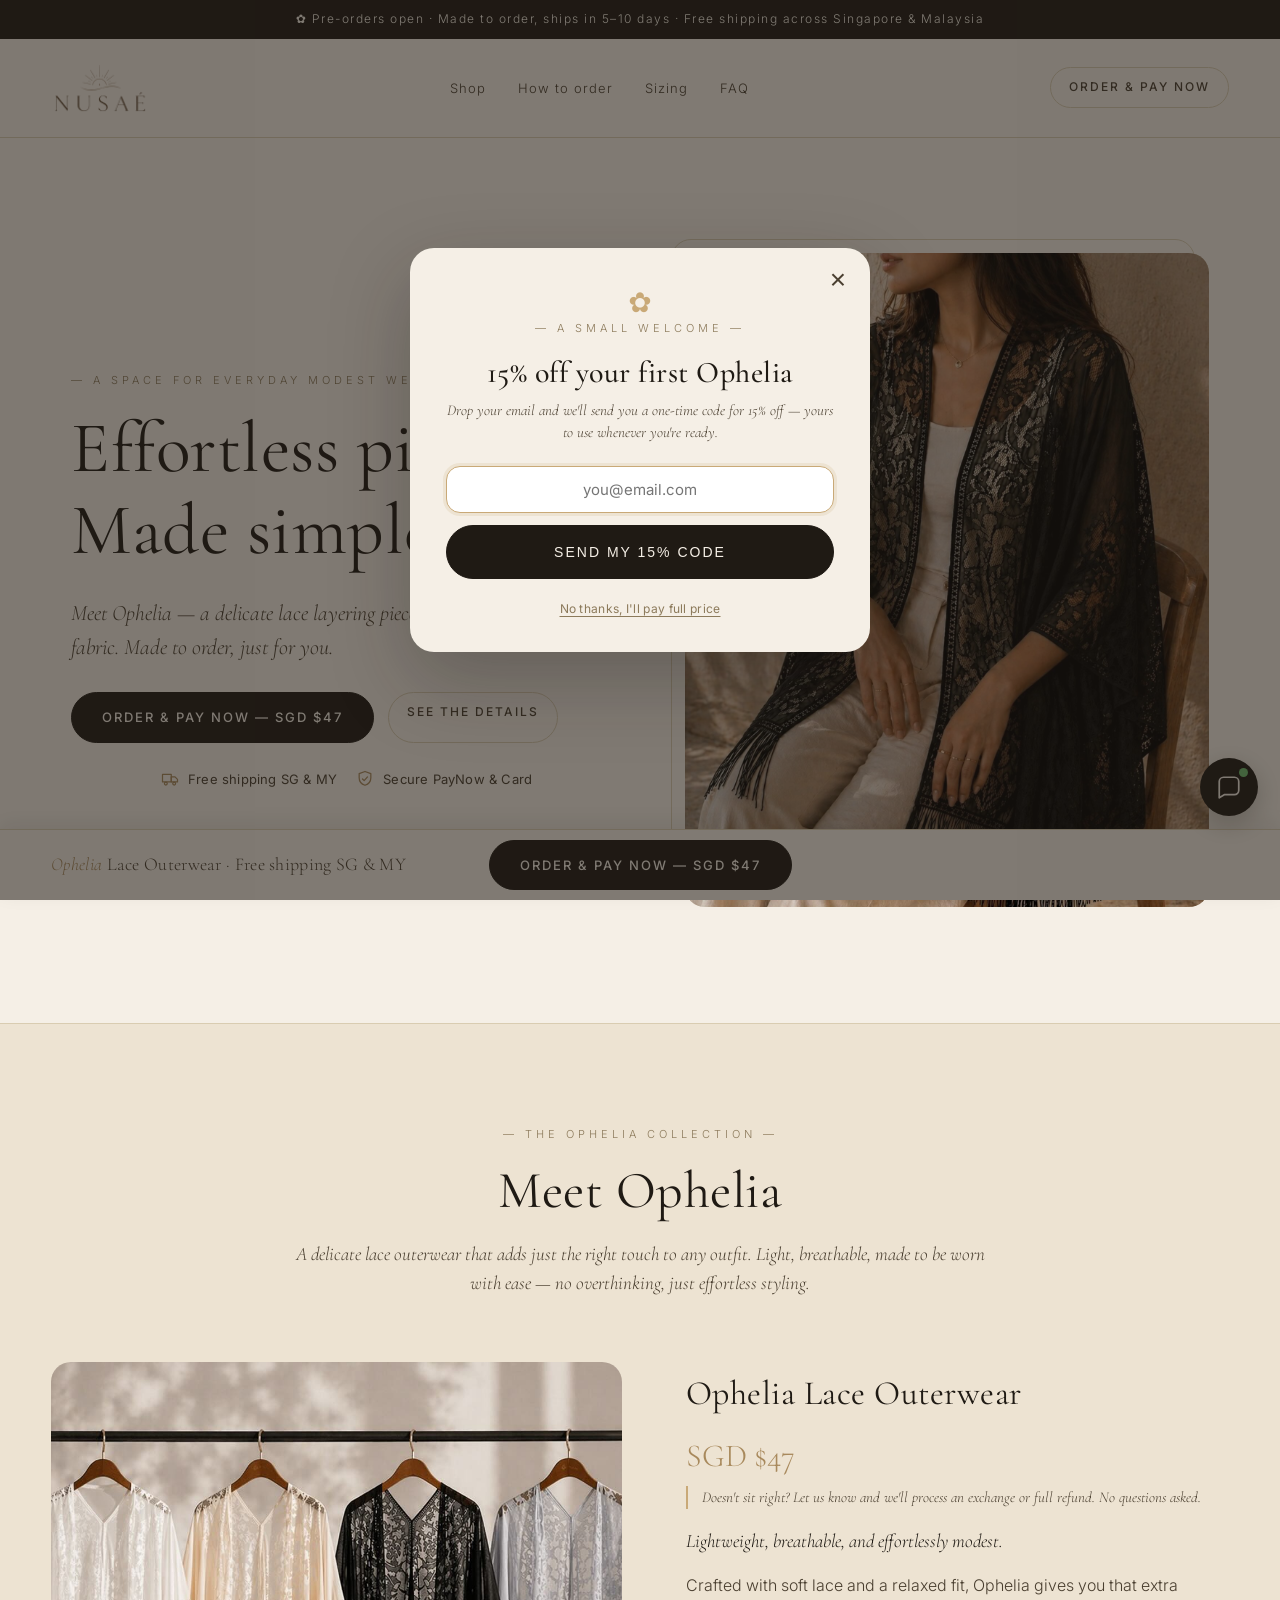
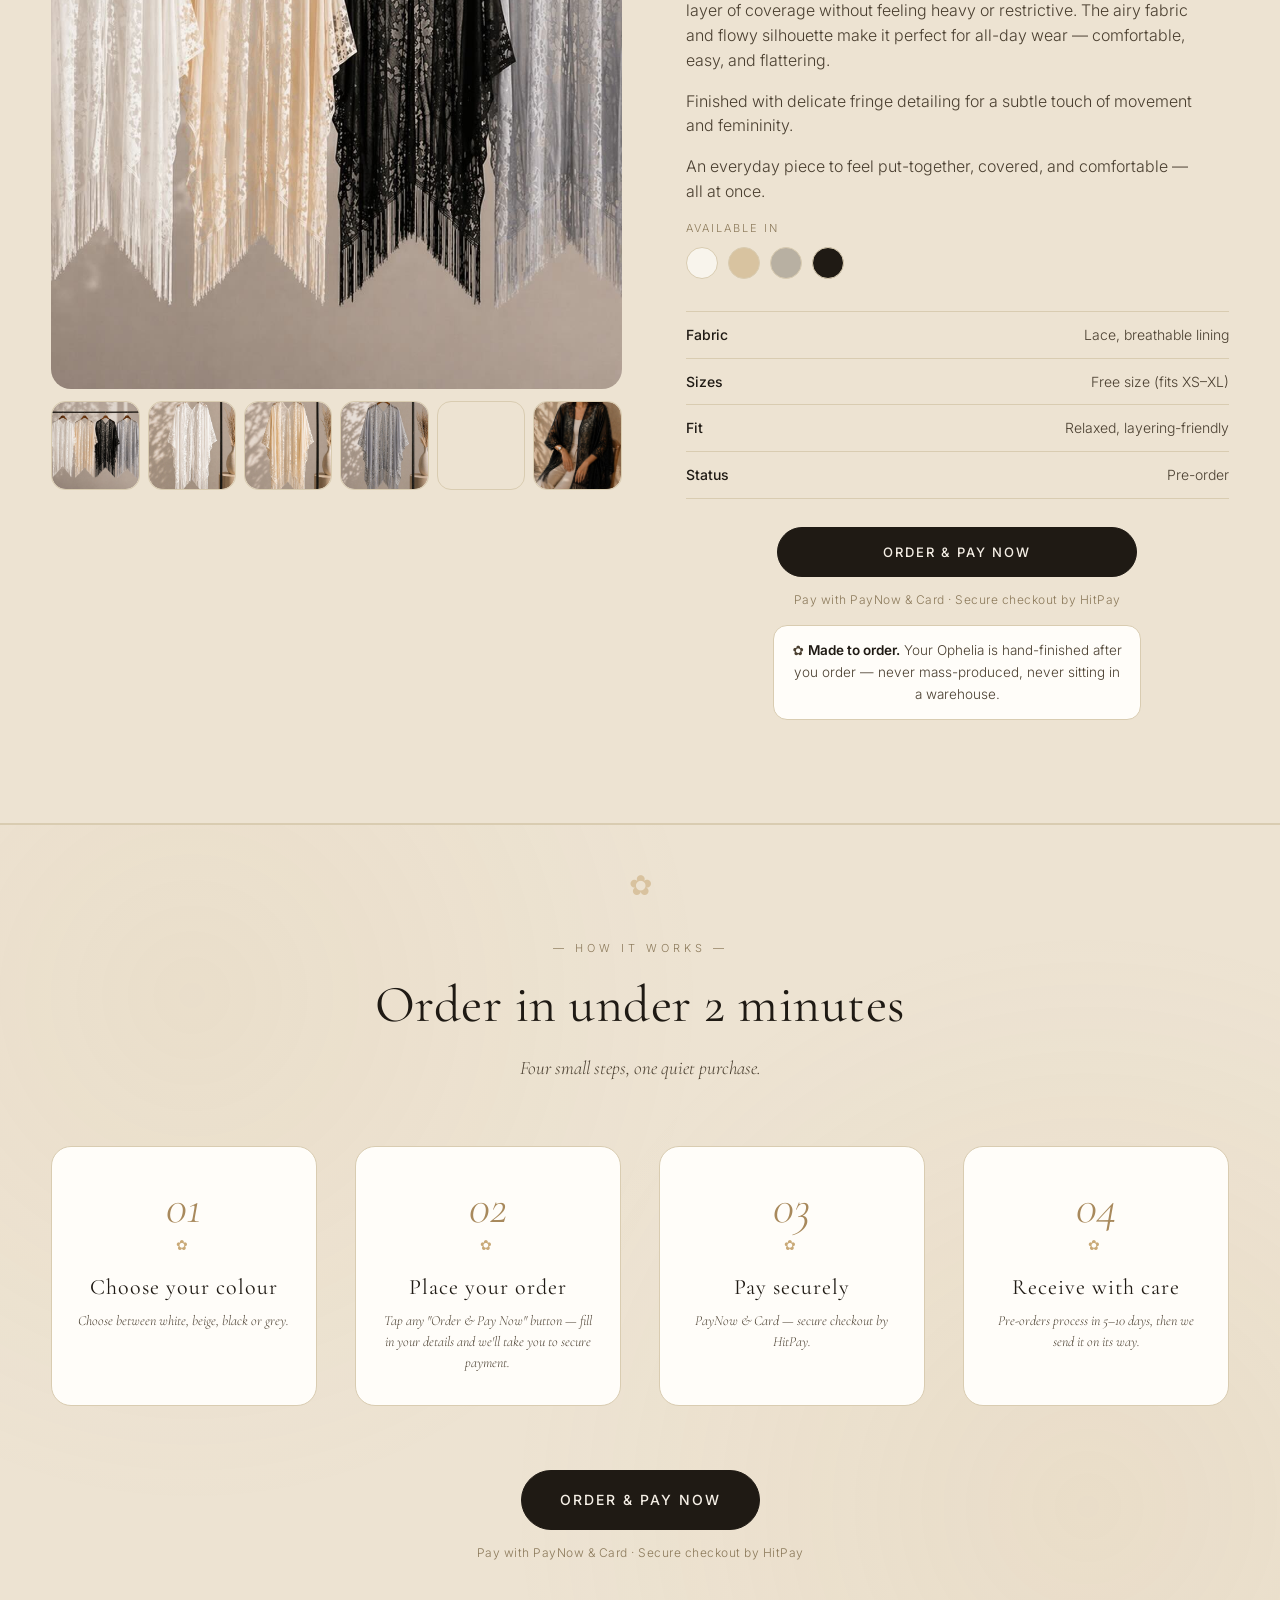
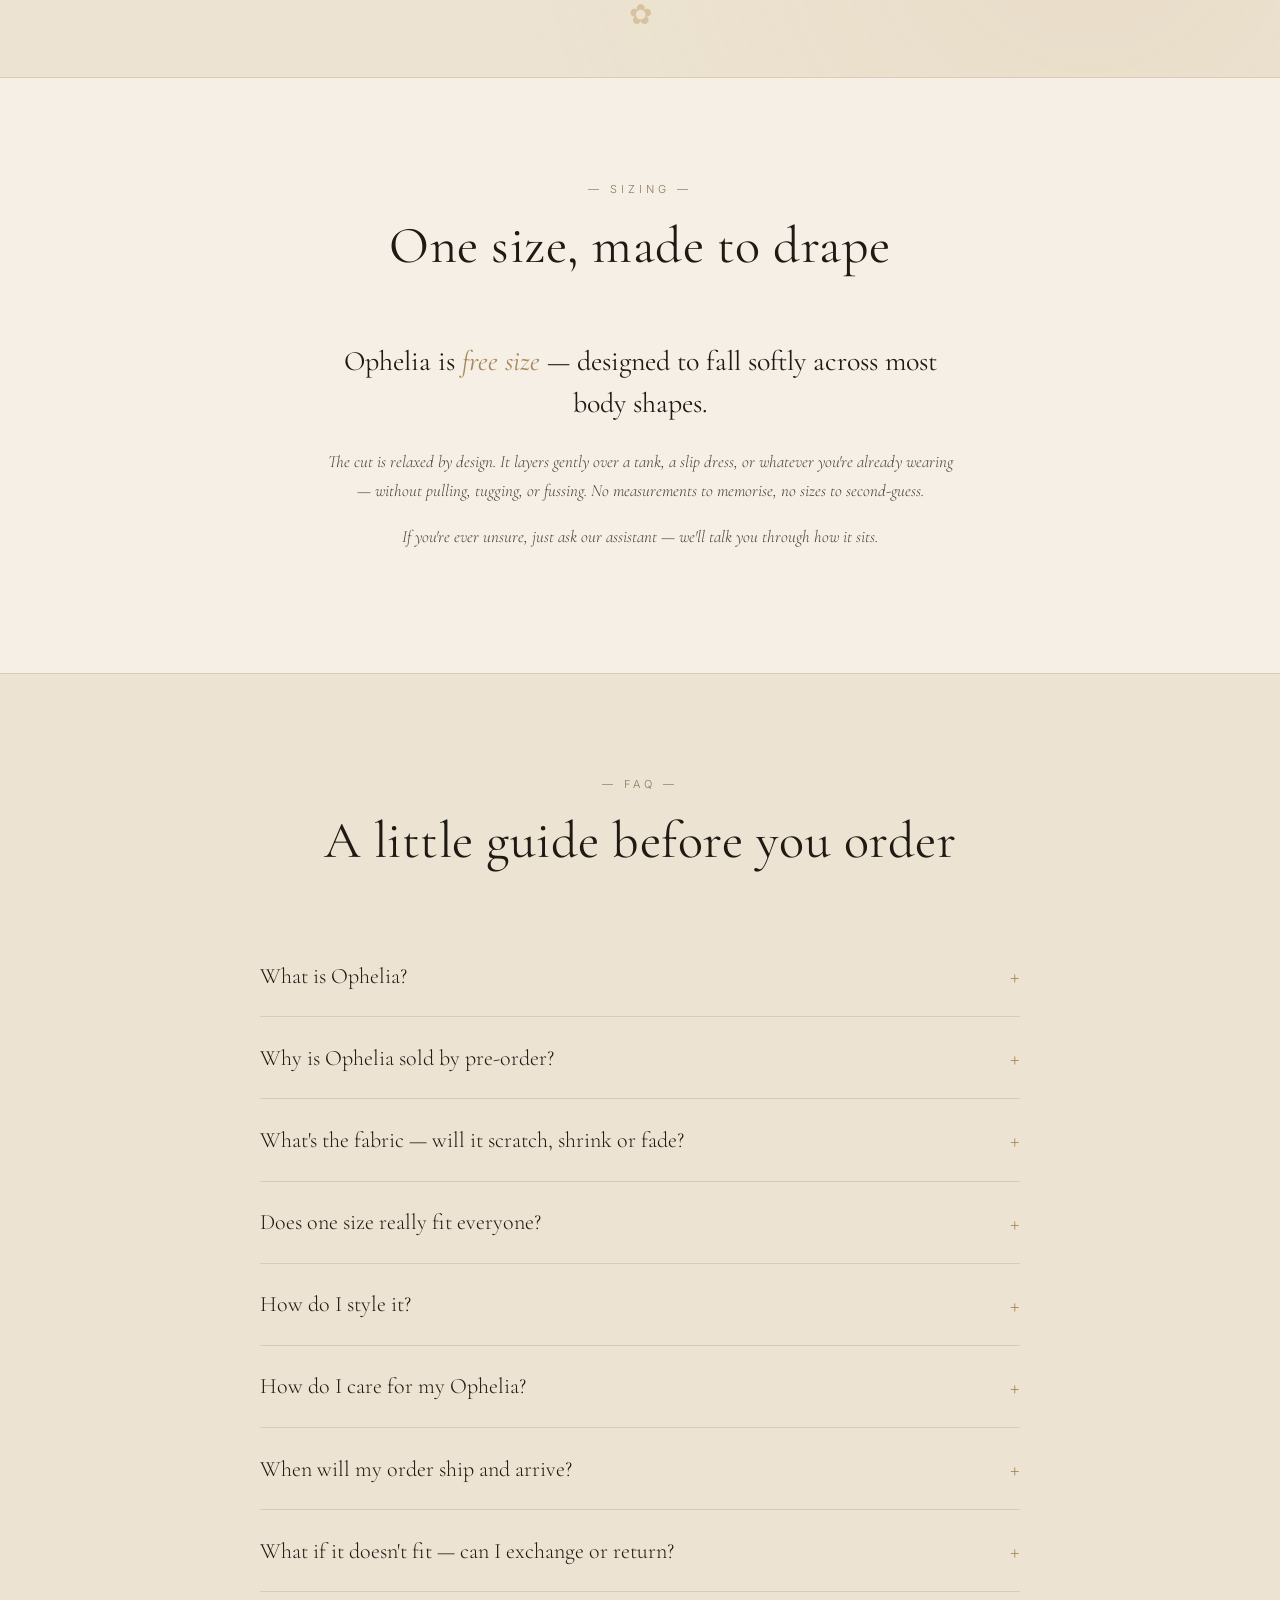
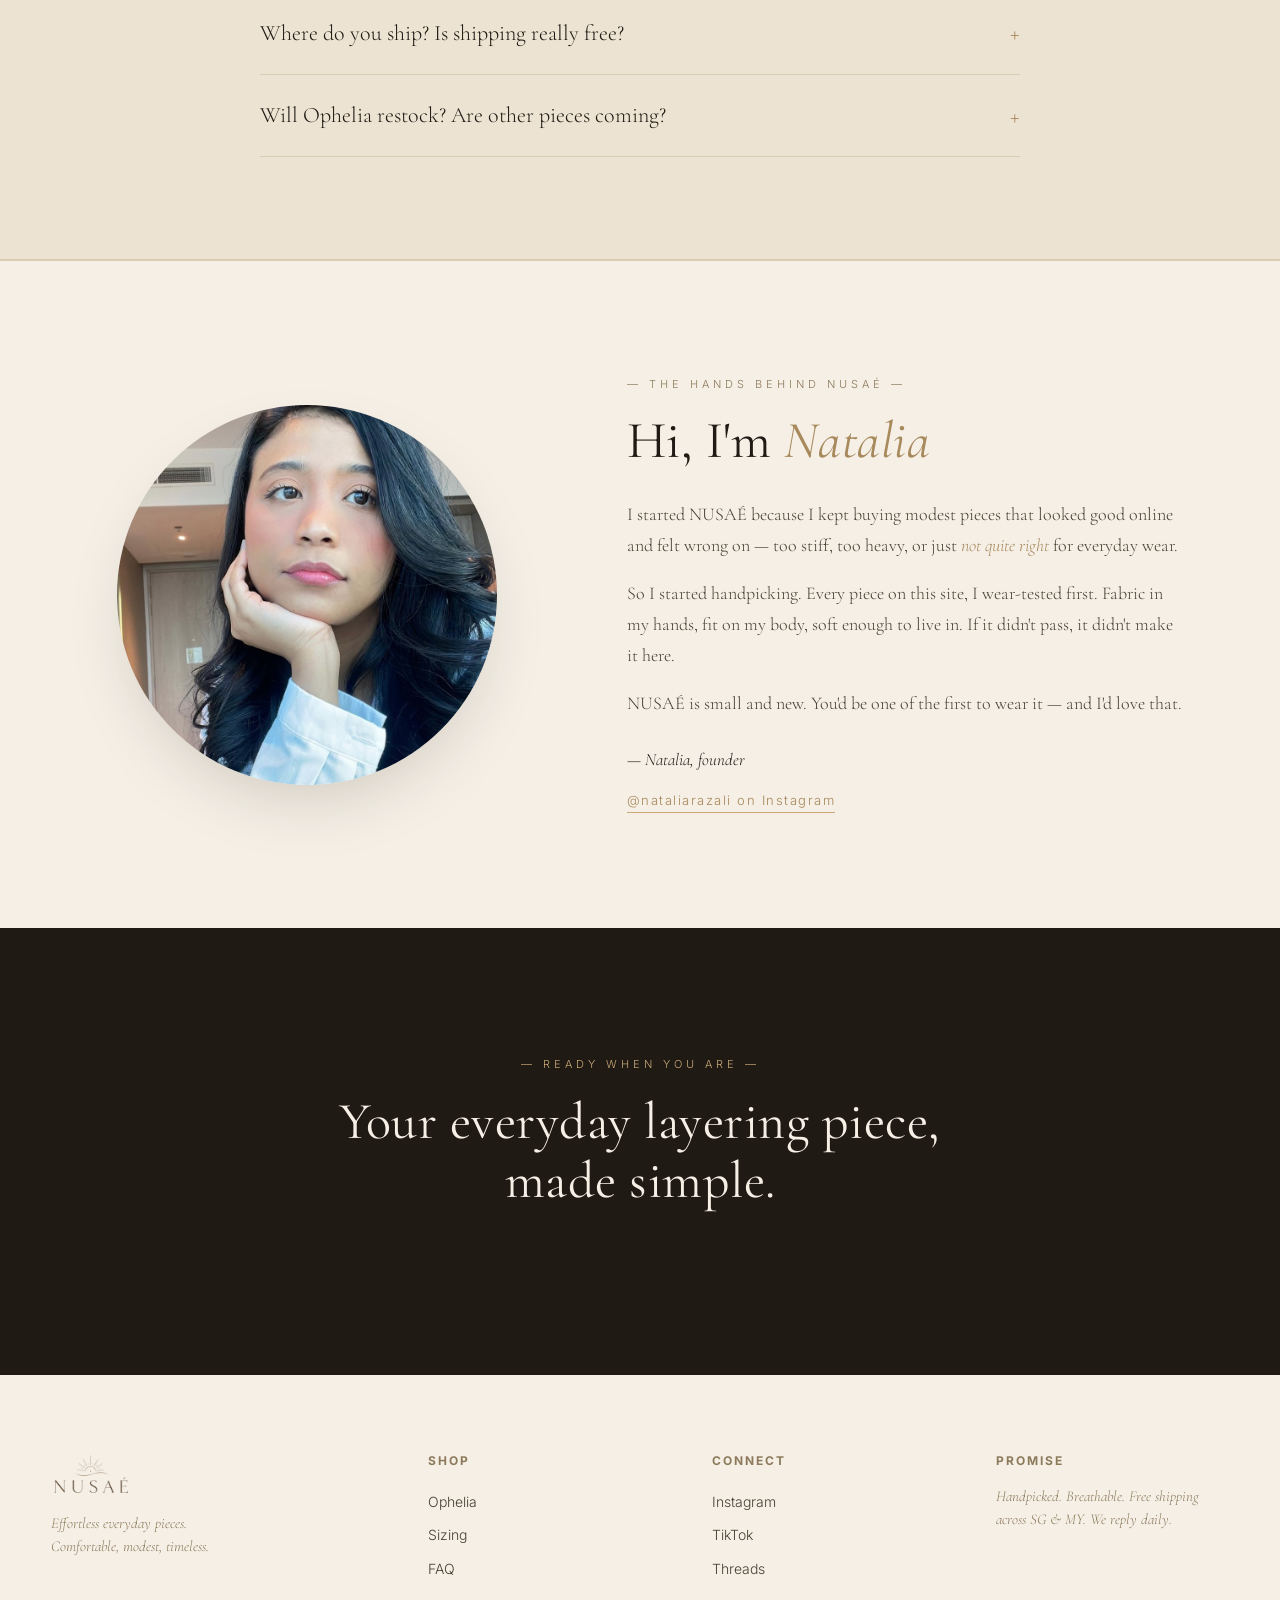
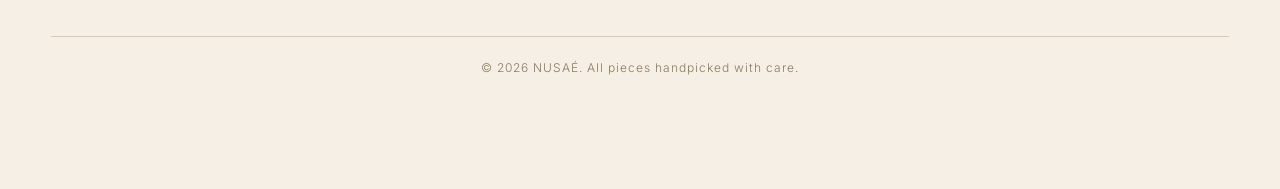
==== commit ee6d18ee: "Remove money-back guarantee + 5-10 day notes from hero and product status Co-Authored-By: Claude Opu" ====
--- a/index.html
+++ b/index.html
@@ -83,14 +83,7 @@
         </svg>
         Secure PayNow &amp; Card
       </li>
-      <li>
-        <svg class="trust-icon" viewBox="0 0 24 24" fill="none" stroke="currentColor" stroke-width="1.5" stroke-linecap="round" stroke-linejoin="round" aria-hidden="true">
-          <path d="M4 9h11a5 5 0 0 1 0 10H9"/><path d="M7.5 5.5L4 9l3.5 3.5"/>
-        </svg>
-        Money-back guarantee
-      </li>
     </ul>
-    <p class="hero-madeorder">✿ Made to order · ships in 5–10 days</p>
   </div>
   <div class="hero-art">
     <div class="hero-slides">
@@ -149,14 +142,14 @@
         <li><strong>Fabric</strong> Lace, breathable lining</li>
         <li><strong>Sizes</strong> Free size (fits XS–XL)</li>
         <li><strong>Fit</strong> Relaxed, layering-friendly</li>
-        <li><strong>Status</strong> Pre-order · Processing 5–10 days</li>
+        <li><strong>Status</strong> Pre-order</li>
       </ul>
 
       <div class="cta-row cta-row-center cta-row-stack">
         <a class="btn btn-primary" href="#order" data-open-checkout>Order &amp; Pay Now</a>
       </div>
       <p class="pay-methods">Pay with PayNow &amp; Card · Secure checkout by HitPay</p>
-      <p class="preorder-note">✿ <strong>Made to order.</strong> Your Ophelia is hand-finished after you order — never mass-produced, never sitting in a warehouse. Shipped within 5–10 days, with a money-back guarantee if it doesn't sit right.</p>
+      <p class="preorder-note">✿ <strong>Made to order.</strong> Your Ophelia is hand-finished after you order — never mass-produced, never sitting in a warehouse.</p>
     </div>
   </div>
 </section>
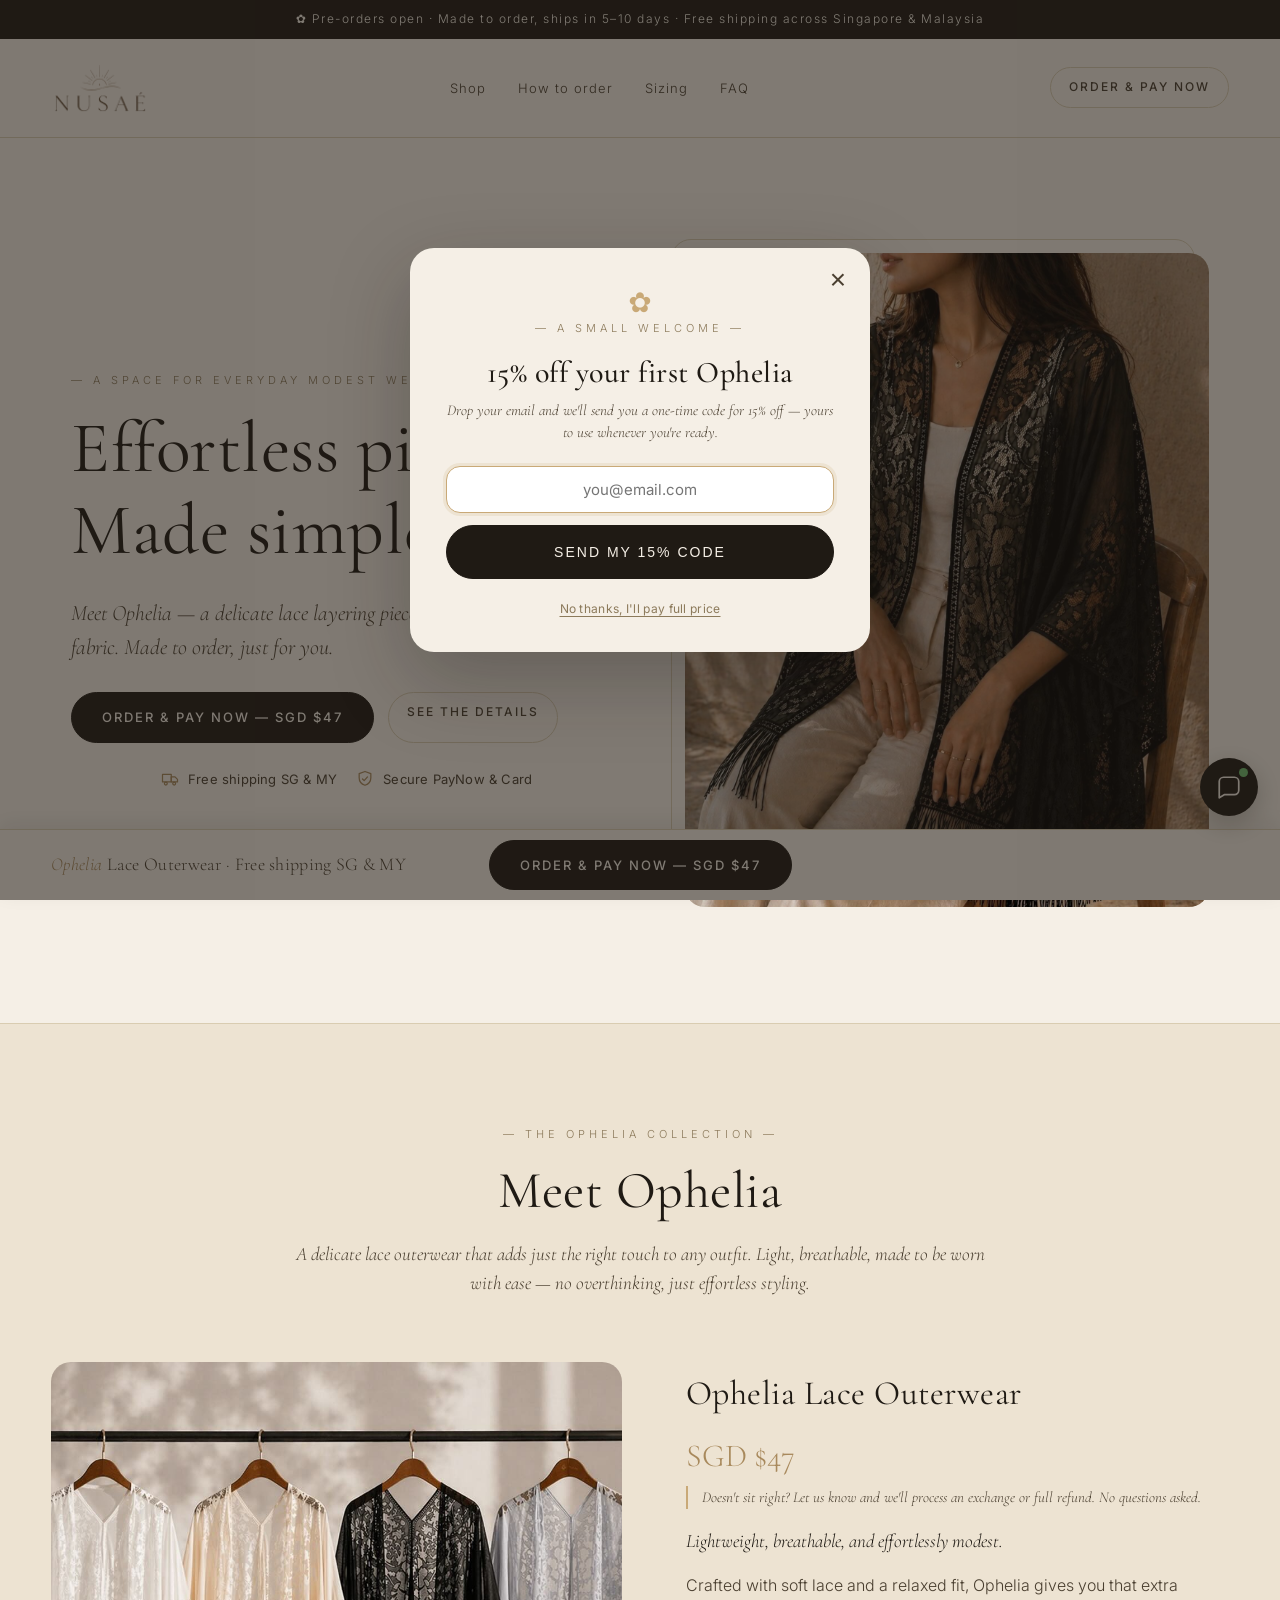
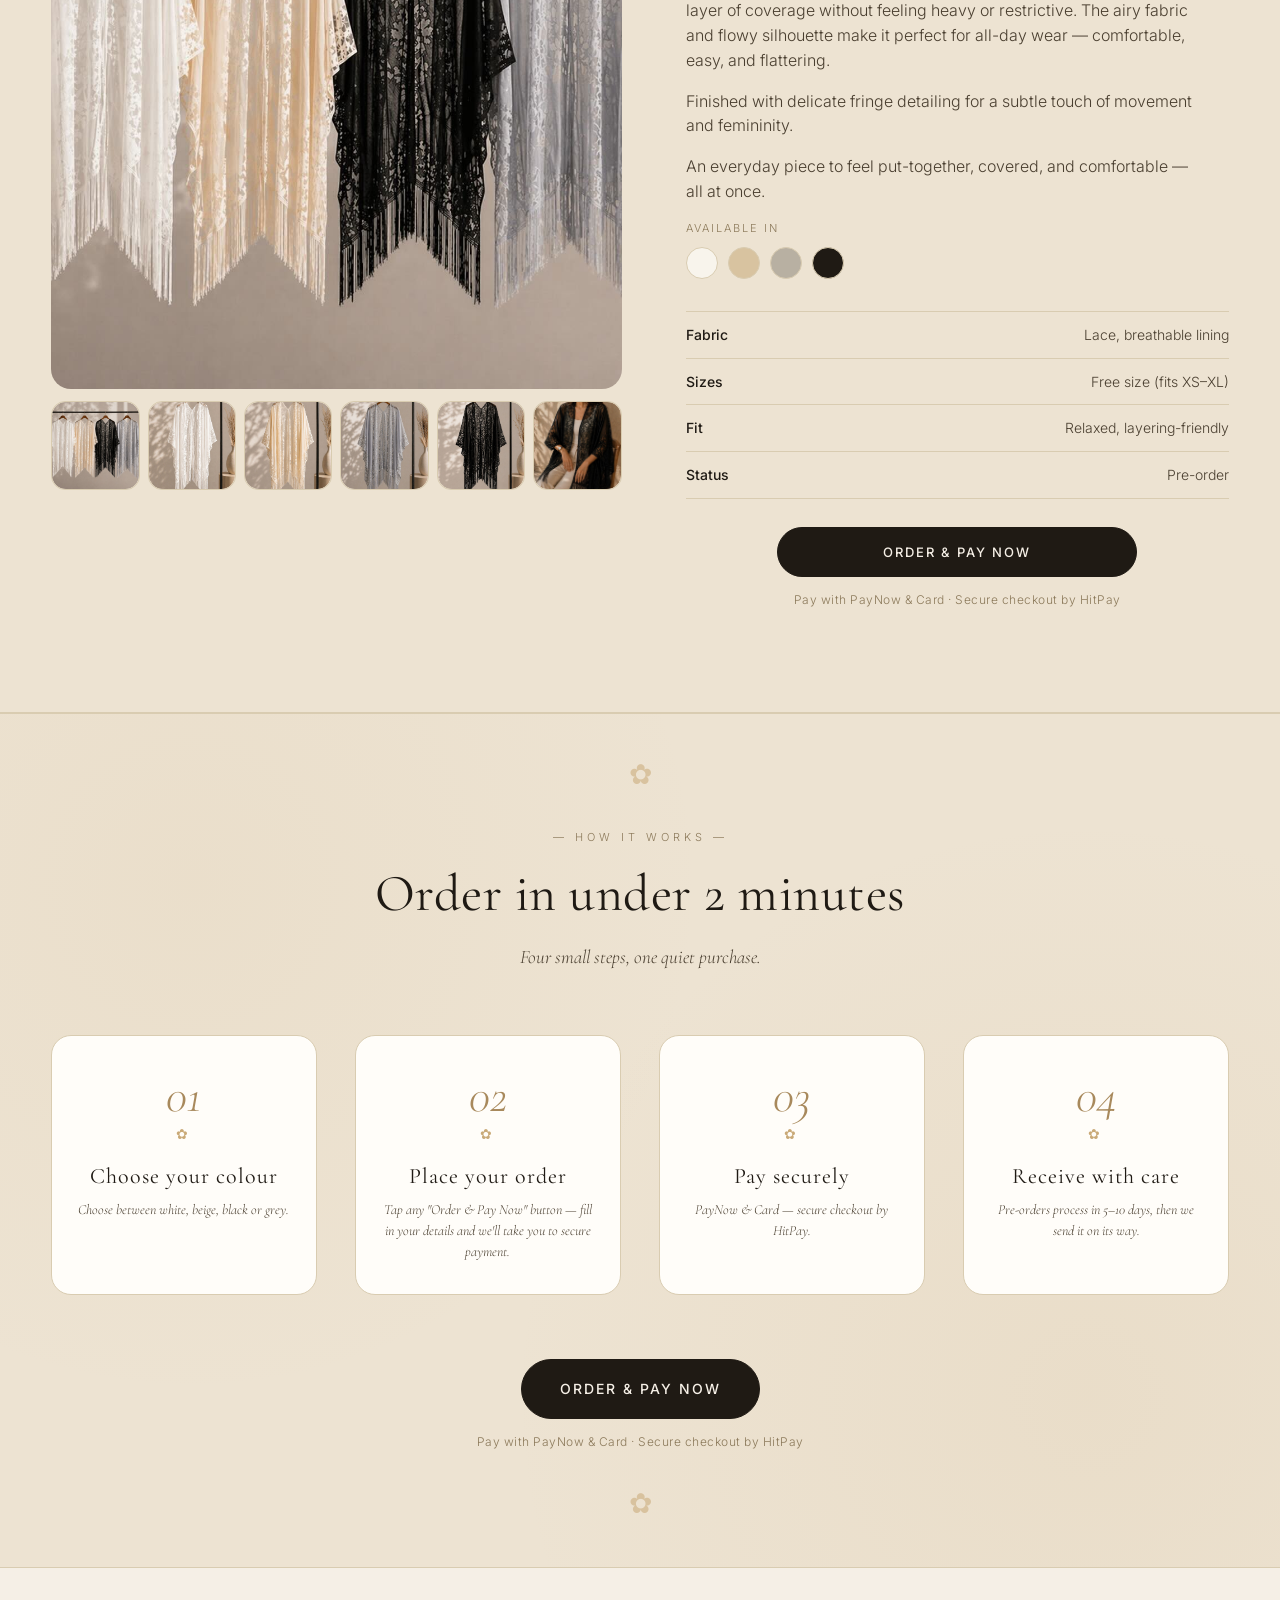
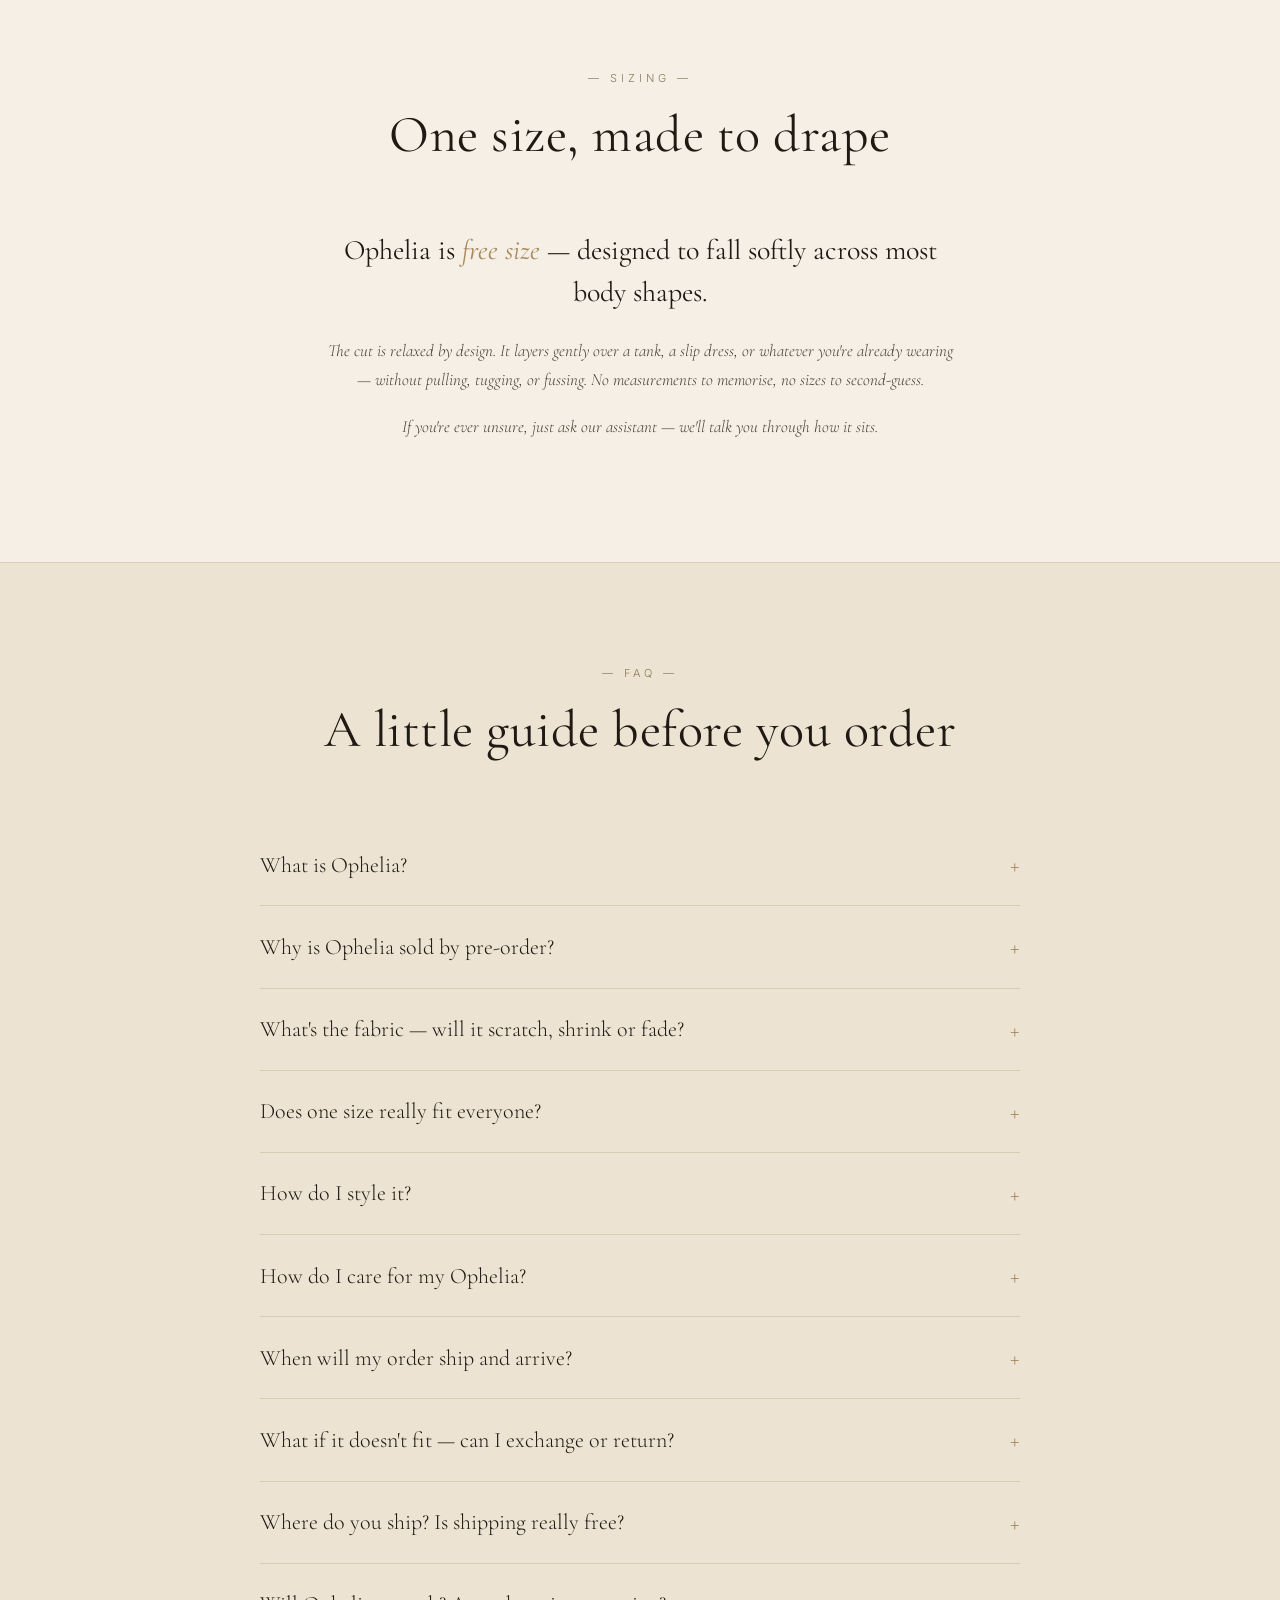
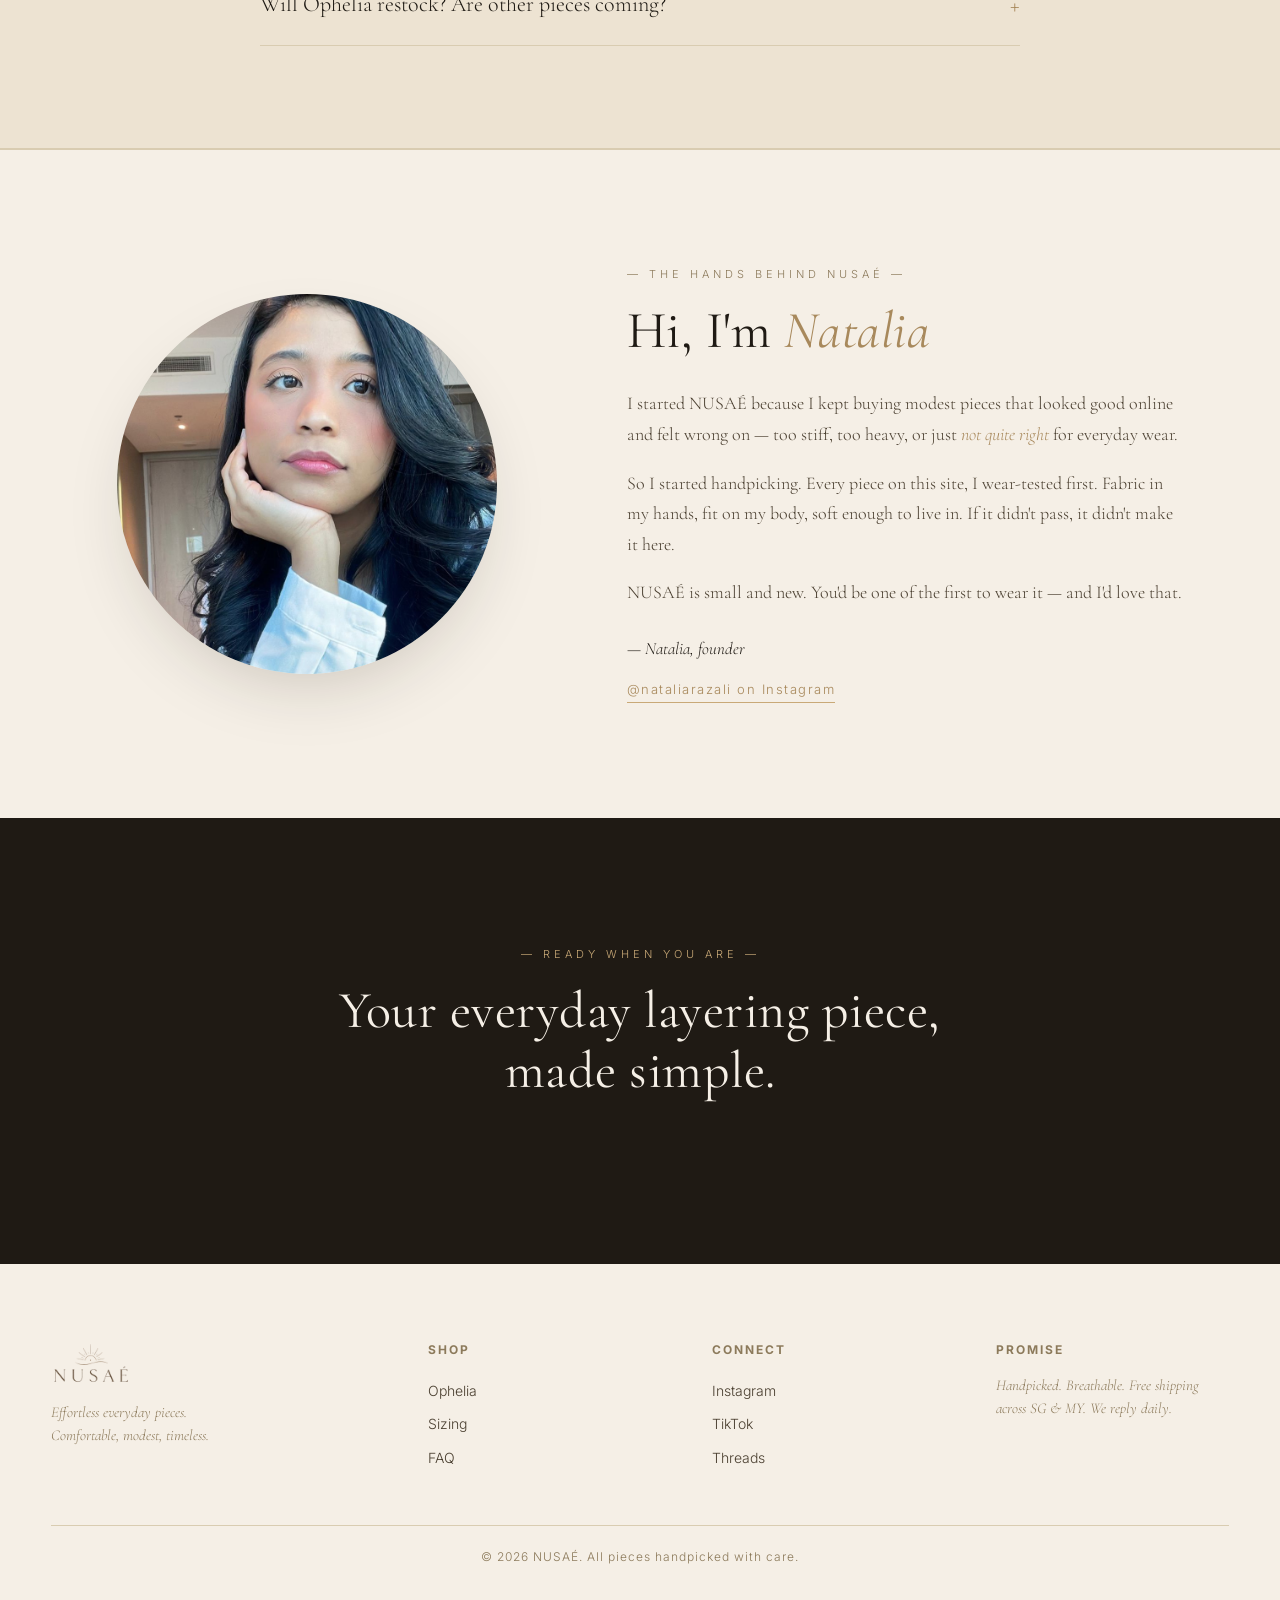
==== commit ae9ee623: "Remove made-to-order note under checkout button Co-Authored-By: Claude Opus 4.8 (1M context) <norepl" ====
--- a/index.html
+++ b/index.html
@@ -149,7 +149,6 @@
         <a class="btn btn-primary" href="#order" data-open-checkout>Order &amp; Pay Now</a>
       </div>
       <p class="pay-methods">Pay with PayNow &amp; Card · Secure checkout by HitPay</p>
-      <p class="preorder-note">✿ <strong>Made to order.</strong> Your Ophelia is hand-finished after you order — never mass-produced, never sitting in a warehouse.</p>
     </div>
   </div>
 </section>
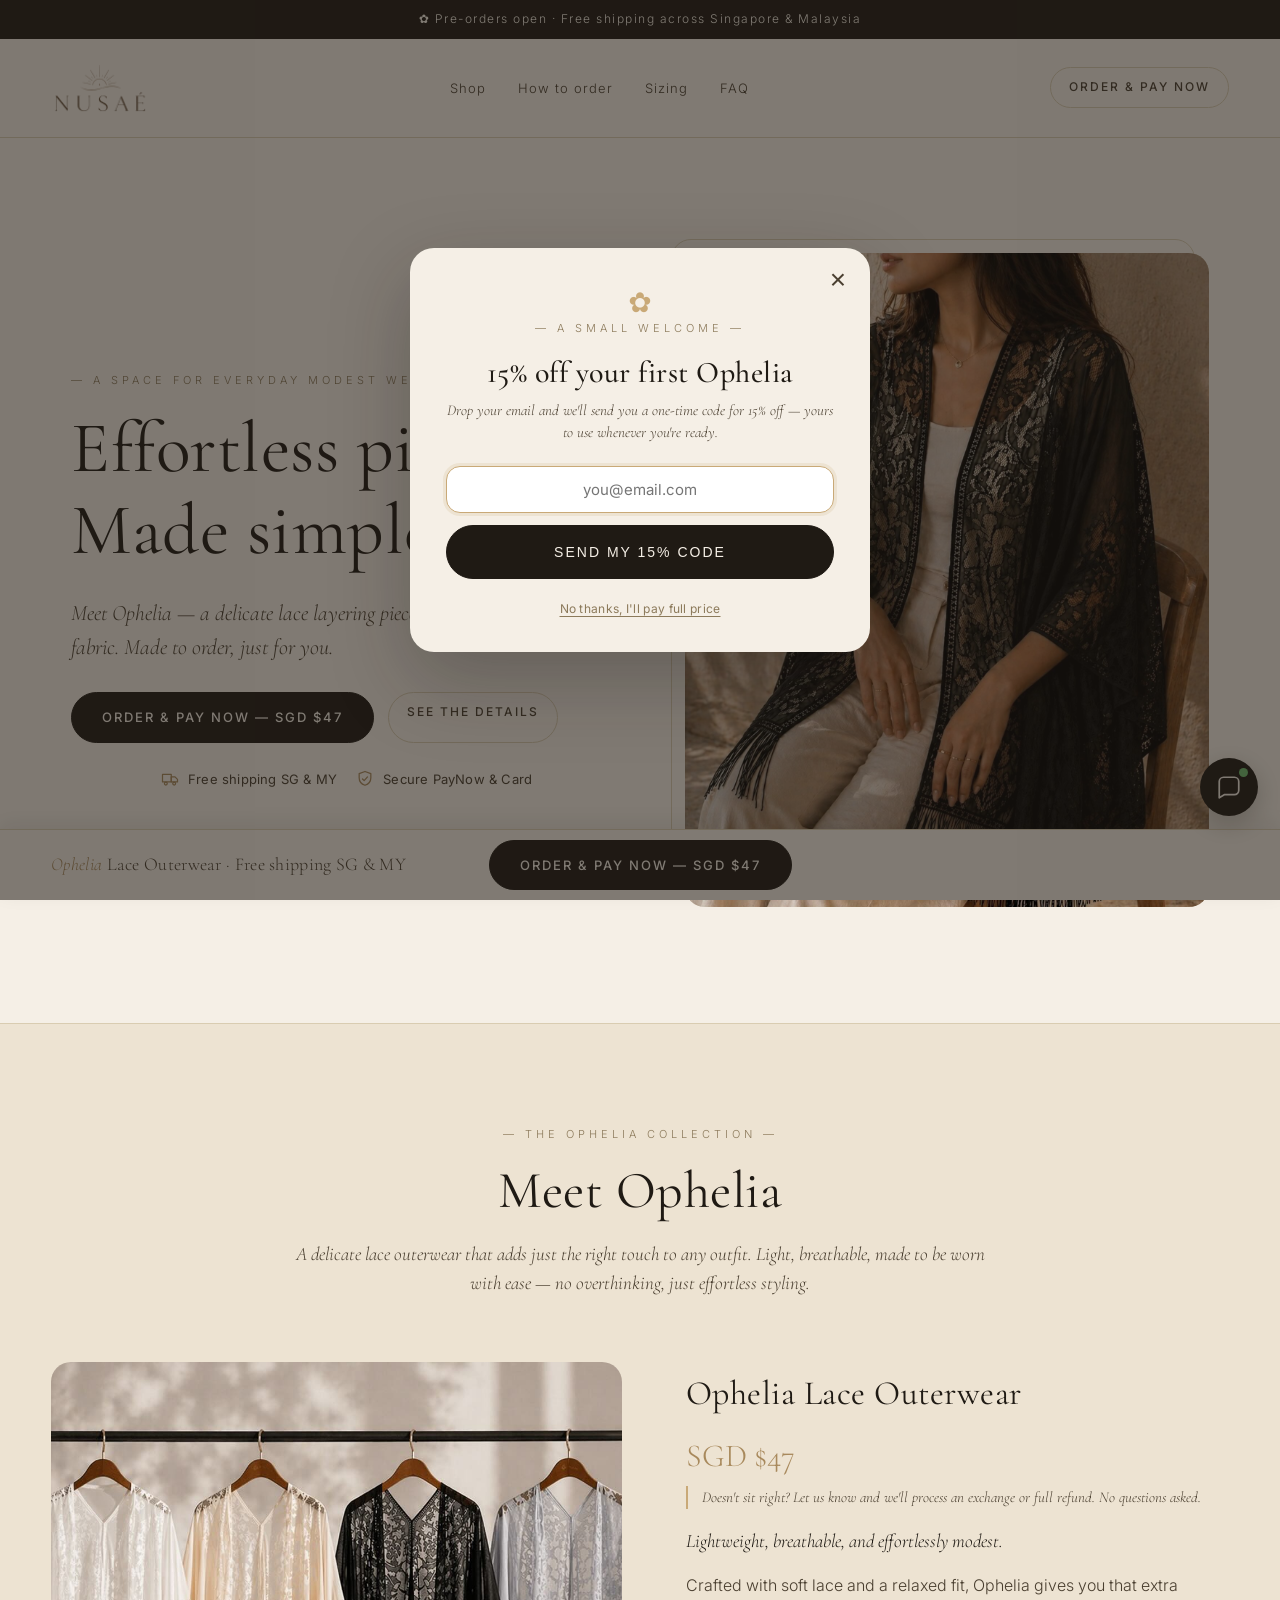
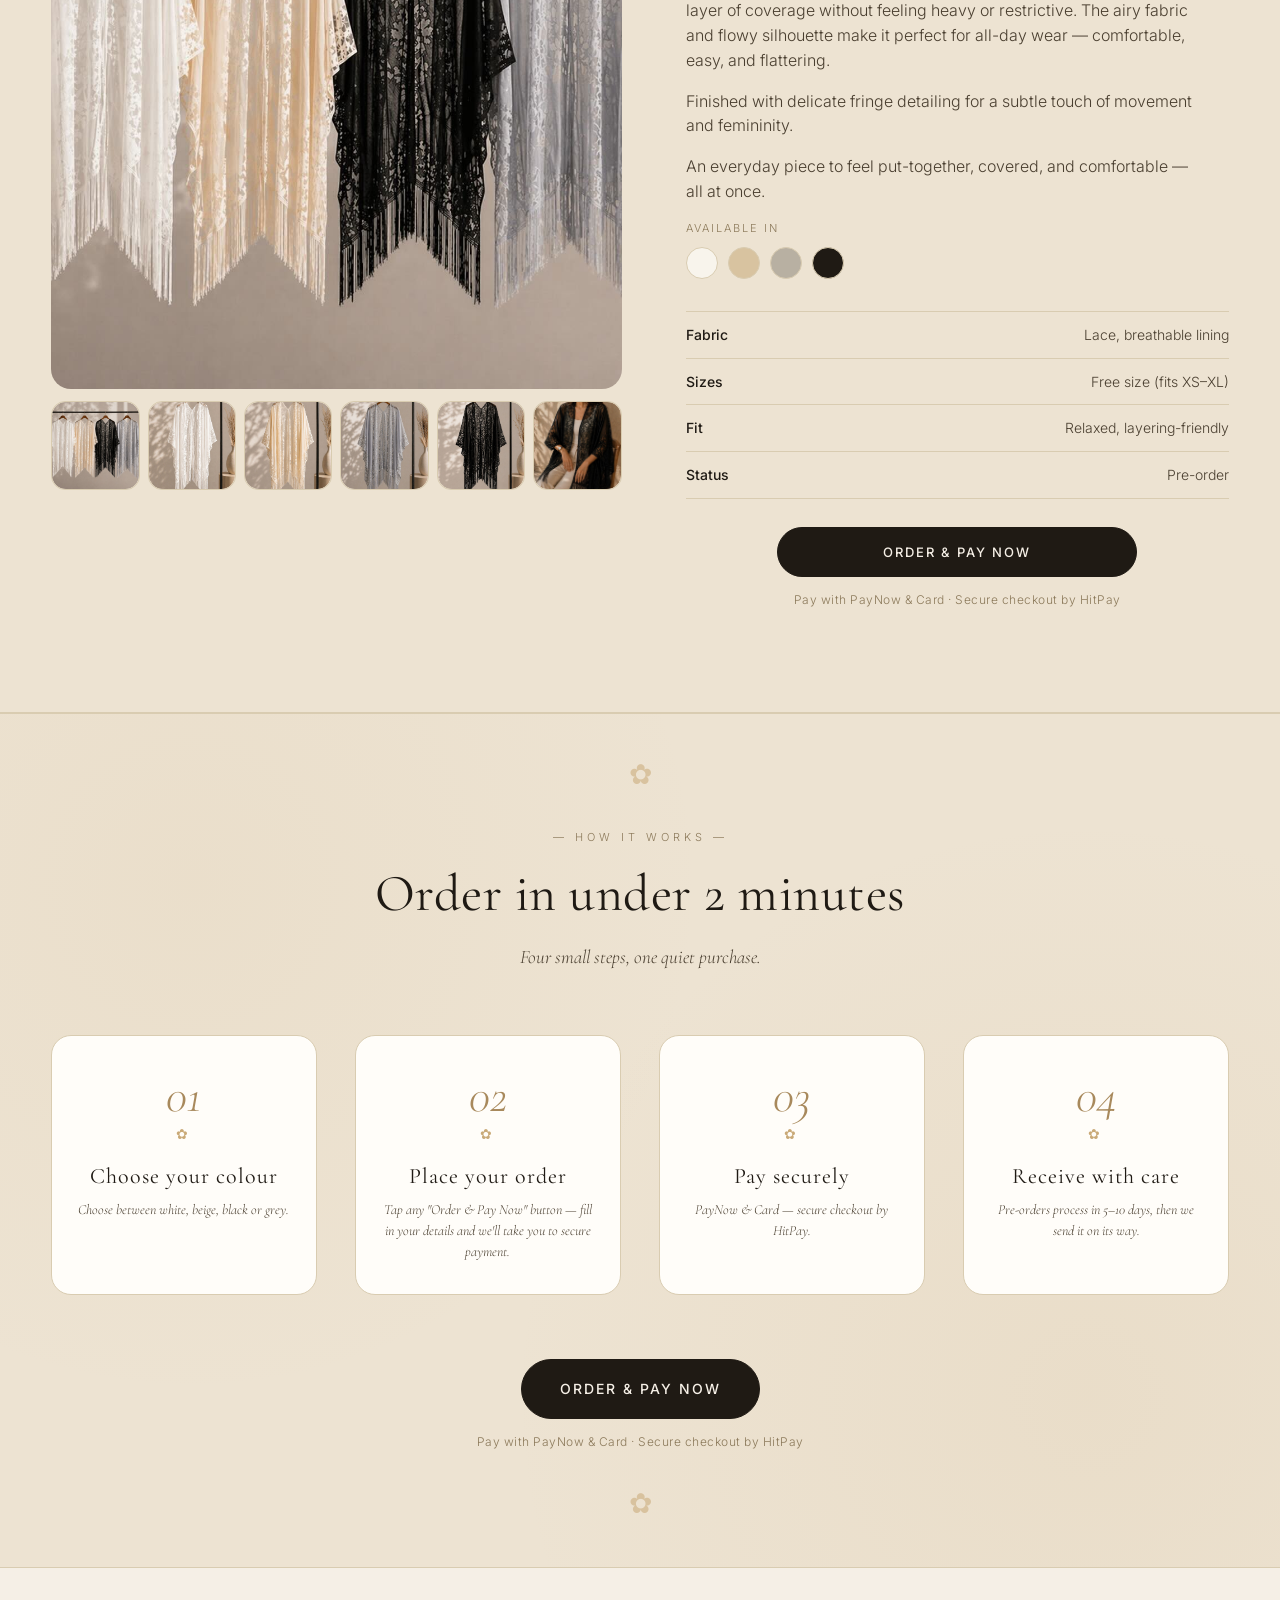
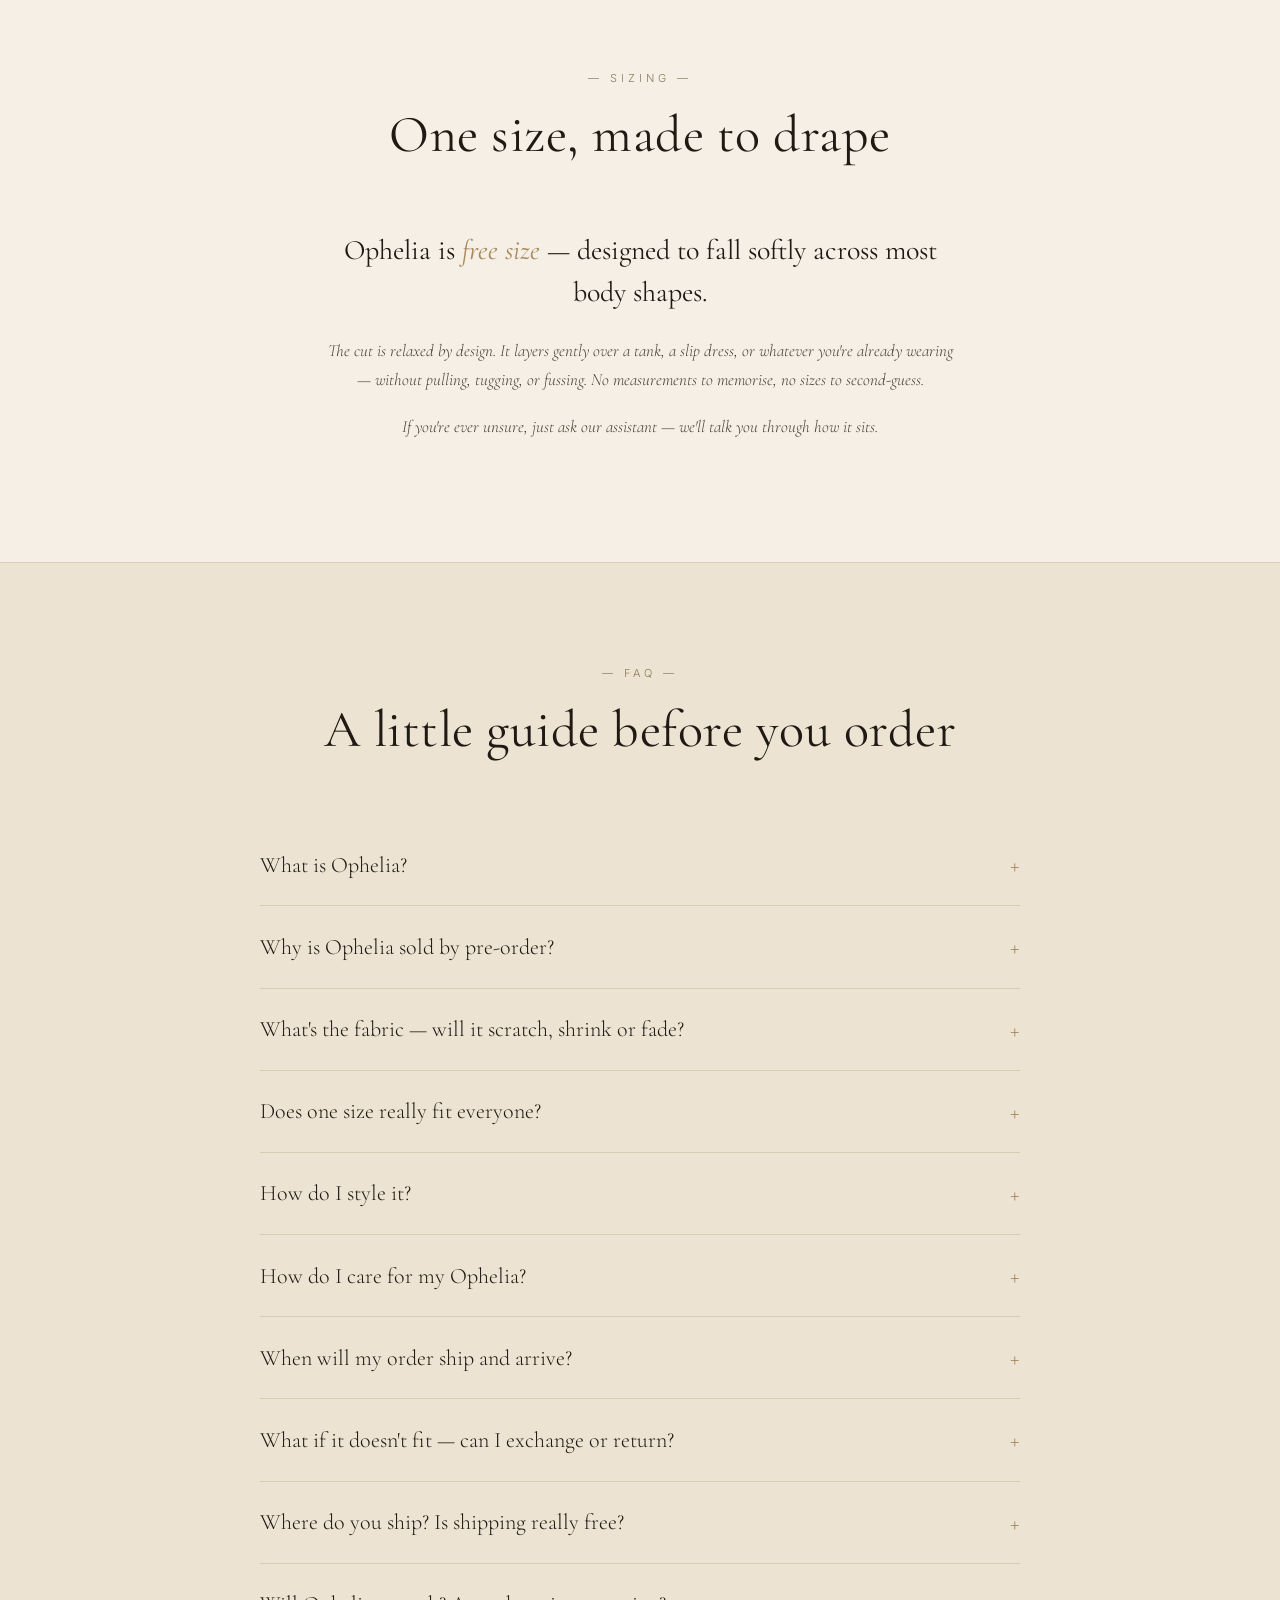
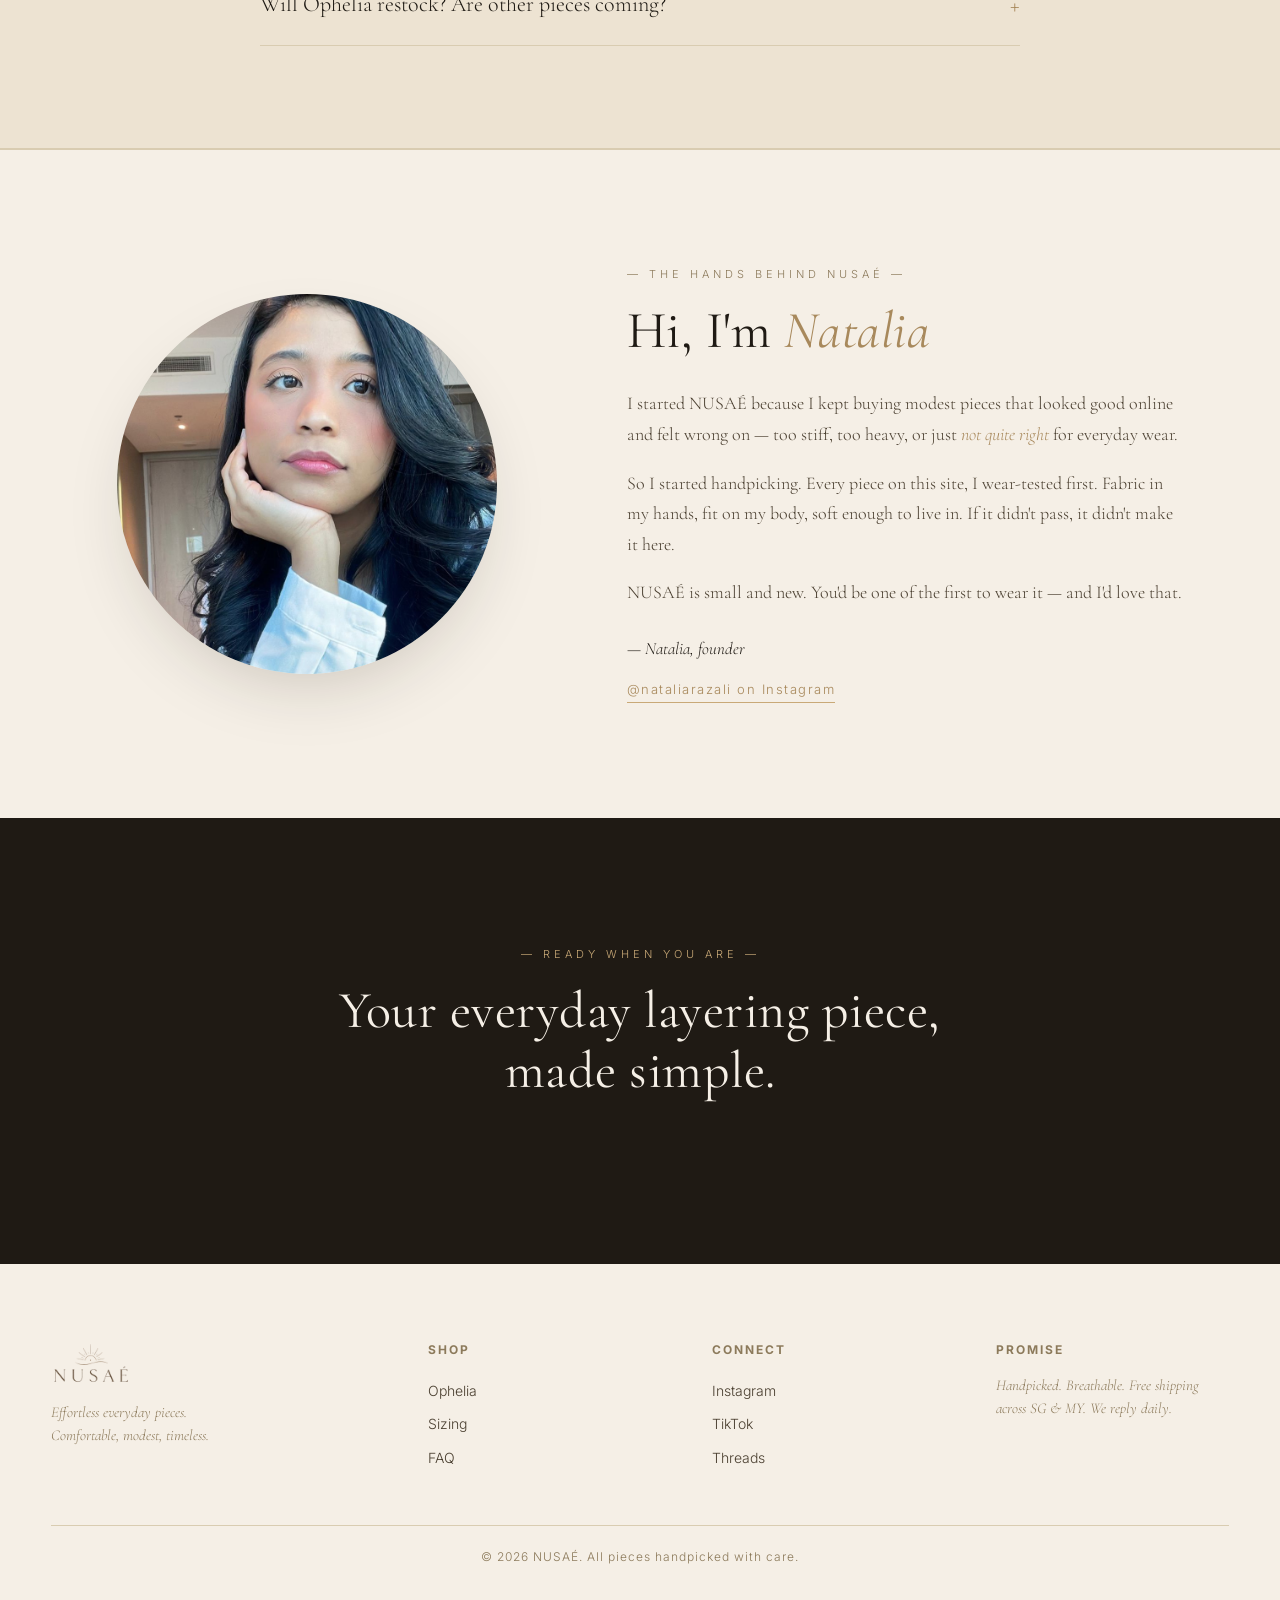
==== commit 7d7977ff: "Remove 5-10 day delivery mentions from announce bar, steps and FAQ Co-Authored-By: Claude Opus 4.8 (" ====
--- a/index.html
+++ b/index.html
@@ -34,7 +34,7 @@
 <body>
 
 <!-- ANNOUNCEMENT BAR -->
-<div class="announce">✿ Pre-orders open · Made to order, ships in 5–10 days · Free shipping across Singapore &amp; Malaysia</div>
+<div class="announce">✿ Pre-orders open · Free shipping across Singapore &amp; Malaysia</div>
 
 <!-- NAV -->
 <header class="nav">
@@ -344,7 +344,7 @@
     </details>
     <details>
       <summary>Why is Ophelia sold by pre-order?</summary>
-      <p>Each piece is made with intention rather than rushed through factories — so we open orders, gather them, and the artisans hand-finish your Ophelia after you've ordered it. It keeps quality high, prices fair, and means we never sit on mountains of unsold inventory. Processing is 5–10 working days before dispatch.</p>
+      <p>Each piece is made with intention rather than rushed through factories — so we open orders, gather them, and the artisans hand-finish your Ophelia after you've ordered it. It keeps quality high, prices fair, and means we never sit on mountains of unsold inventory.</p>
     </details>
     <details>
       <summary>What's the fabric — will it scratch, shrink or fade?</summary>
@@ -364,7 +364,7 @@
     </details>
     <details>
       <summary>When will my order ship and arrive?</summary>
-      <p>5–10 working days to hand-finish and pack, then we dispatch from our base between Singapore and Malaysia. SG and MY usually arrive within a week of dispatch. International is typically 7–14 days, depending on country. You'll get a tracking update via WhatsApp at every step — never wondering where your parcel is.</p>
+      <p>We hand-finish and pack your order, then dispatch from our base between Singapore and Malaysia. SG and MY usually arrive within a week of dispatch. International is typically 7–14 days, depending on country. You'll get a tracking update via WhatsApp at every step — never wondering where your parcel is.</p>
     </details>
     <details>
       <summary>What if it doesn't fit — can I exchange or return?</summary>
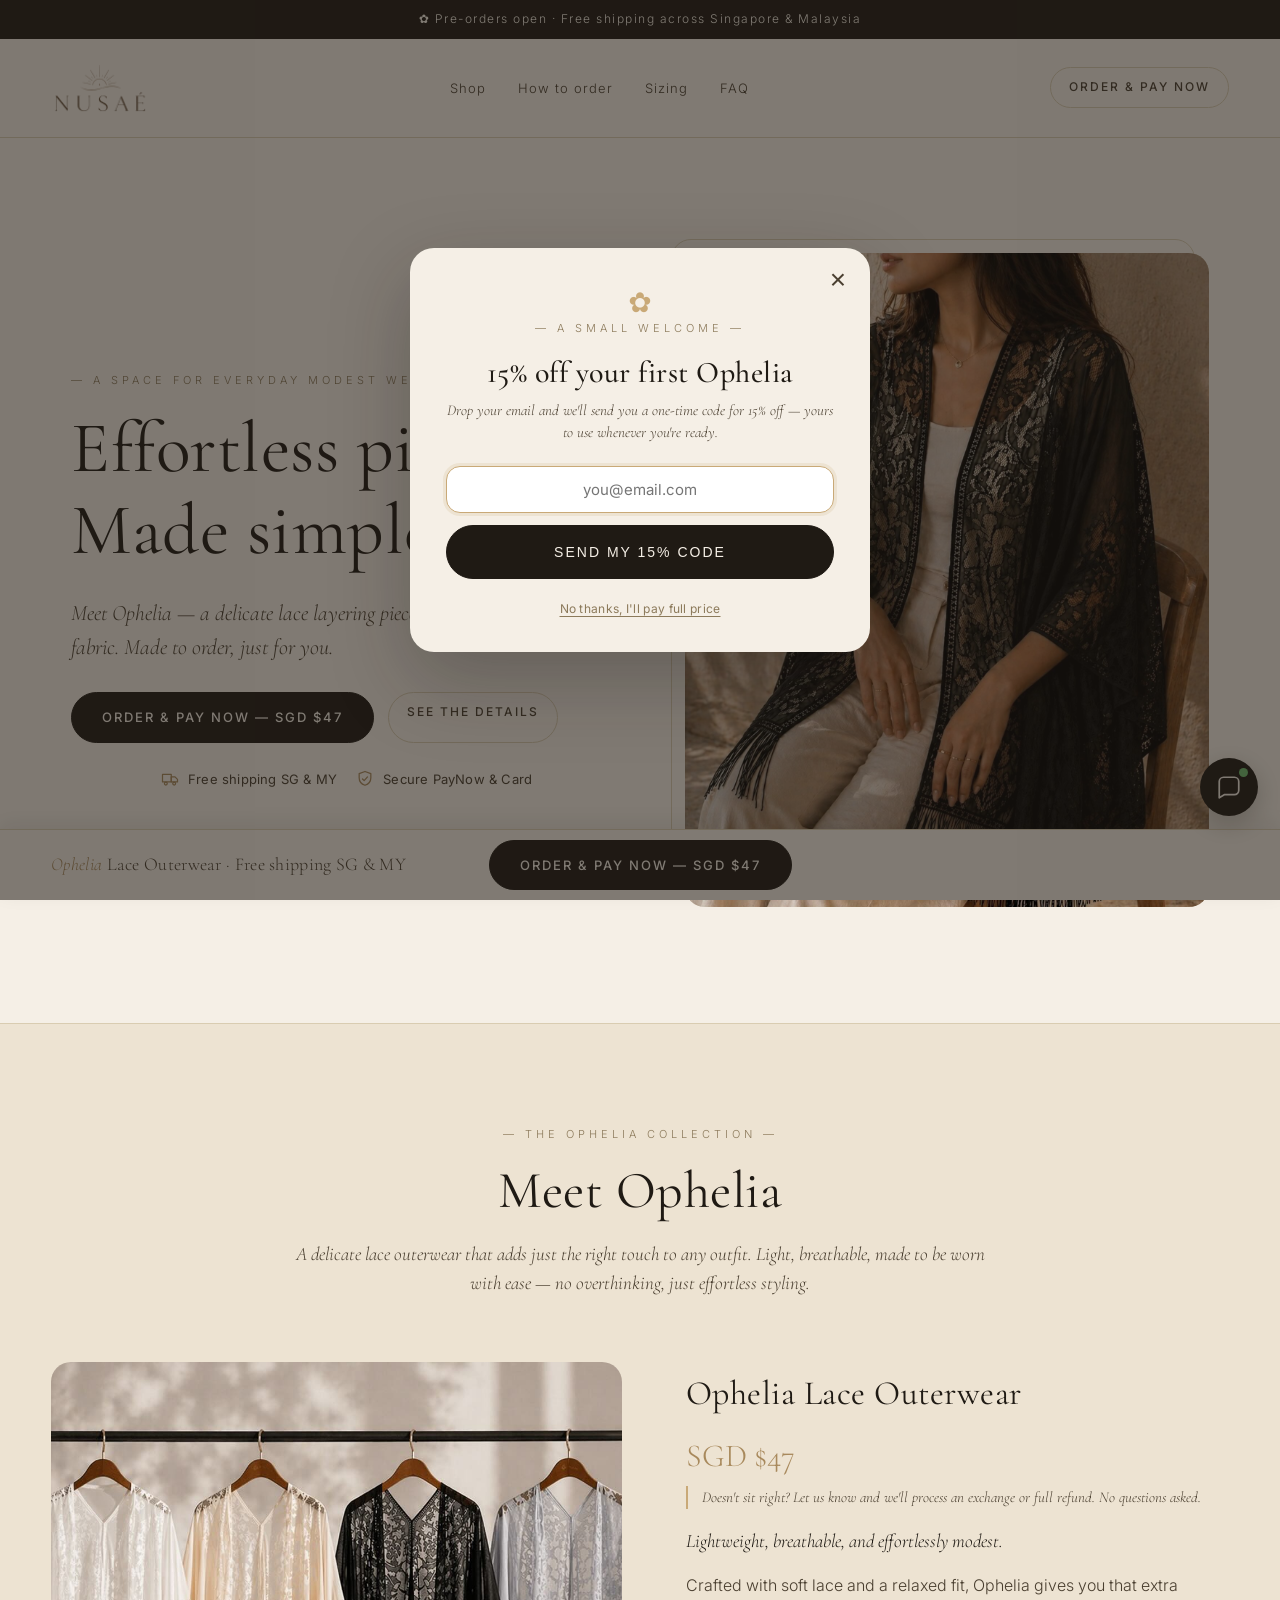
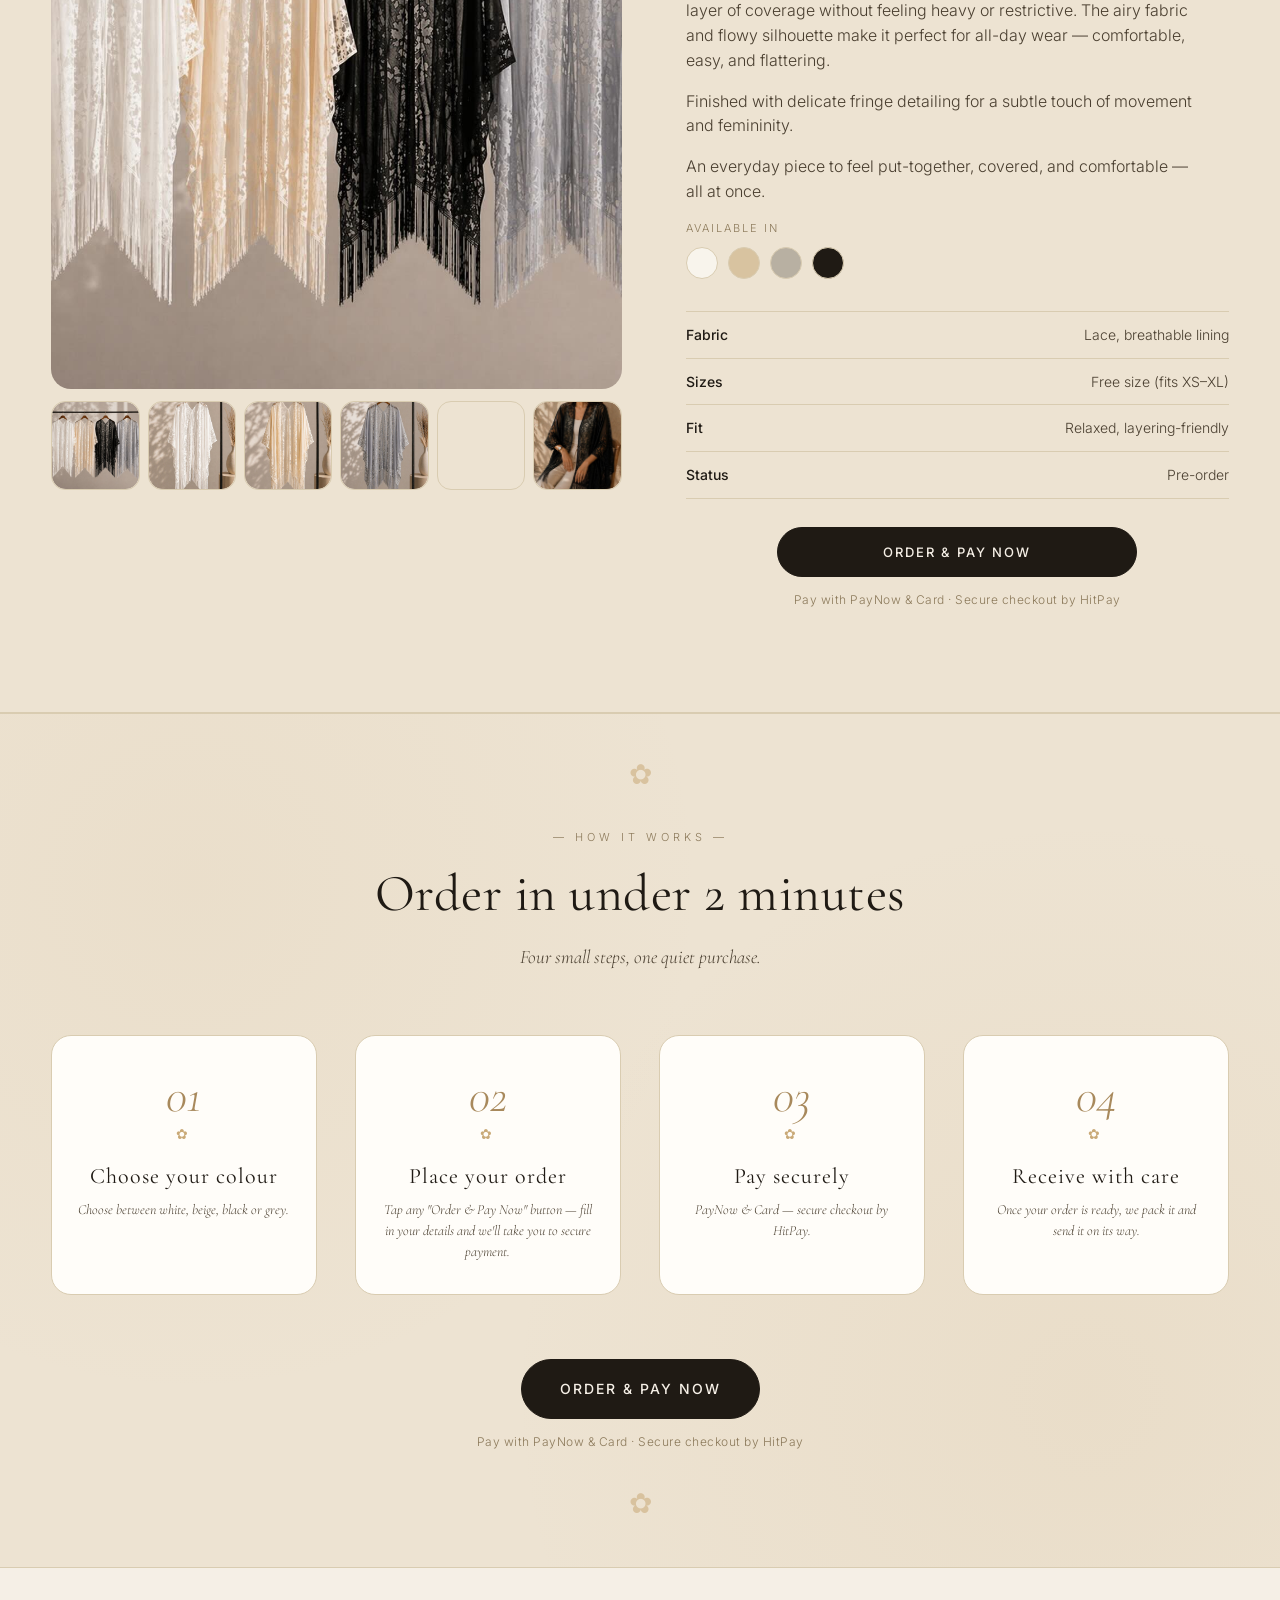
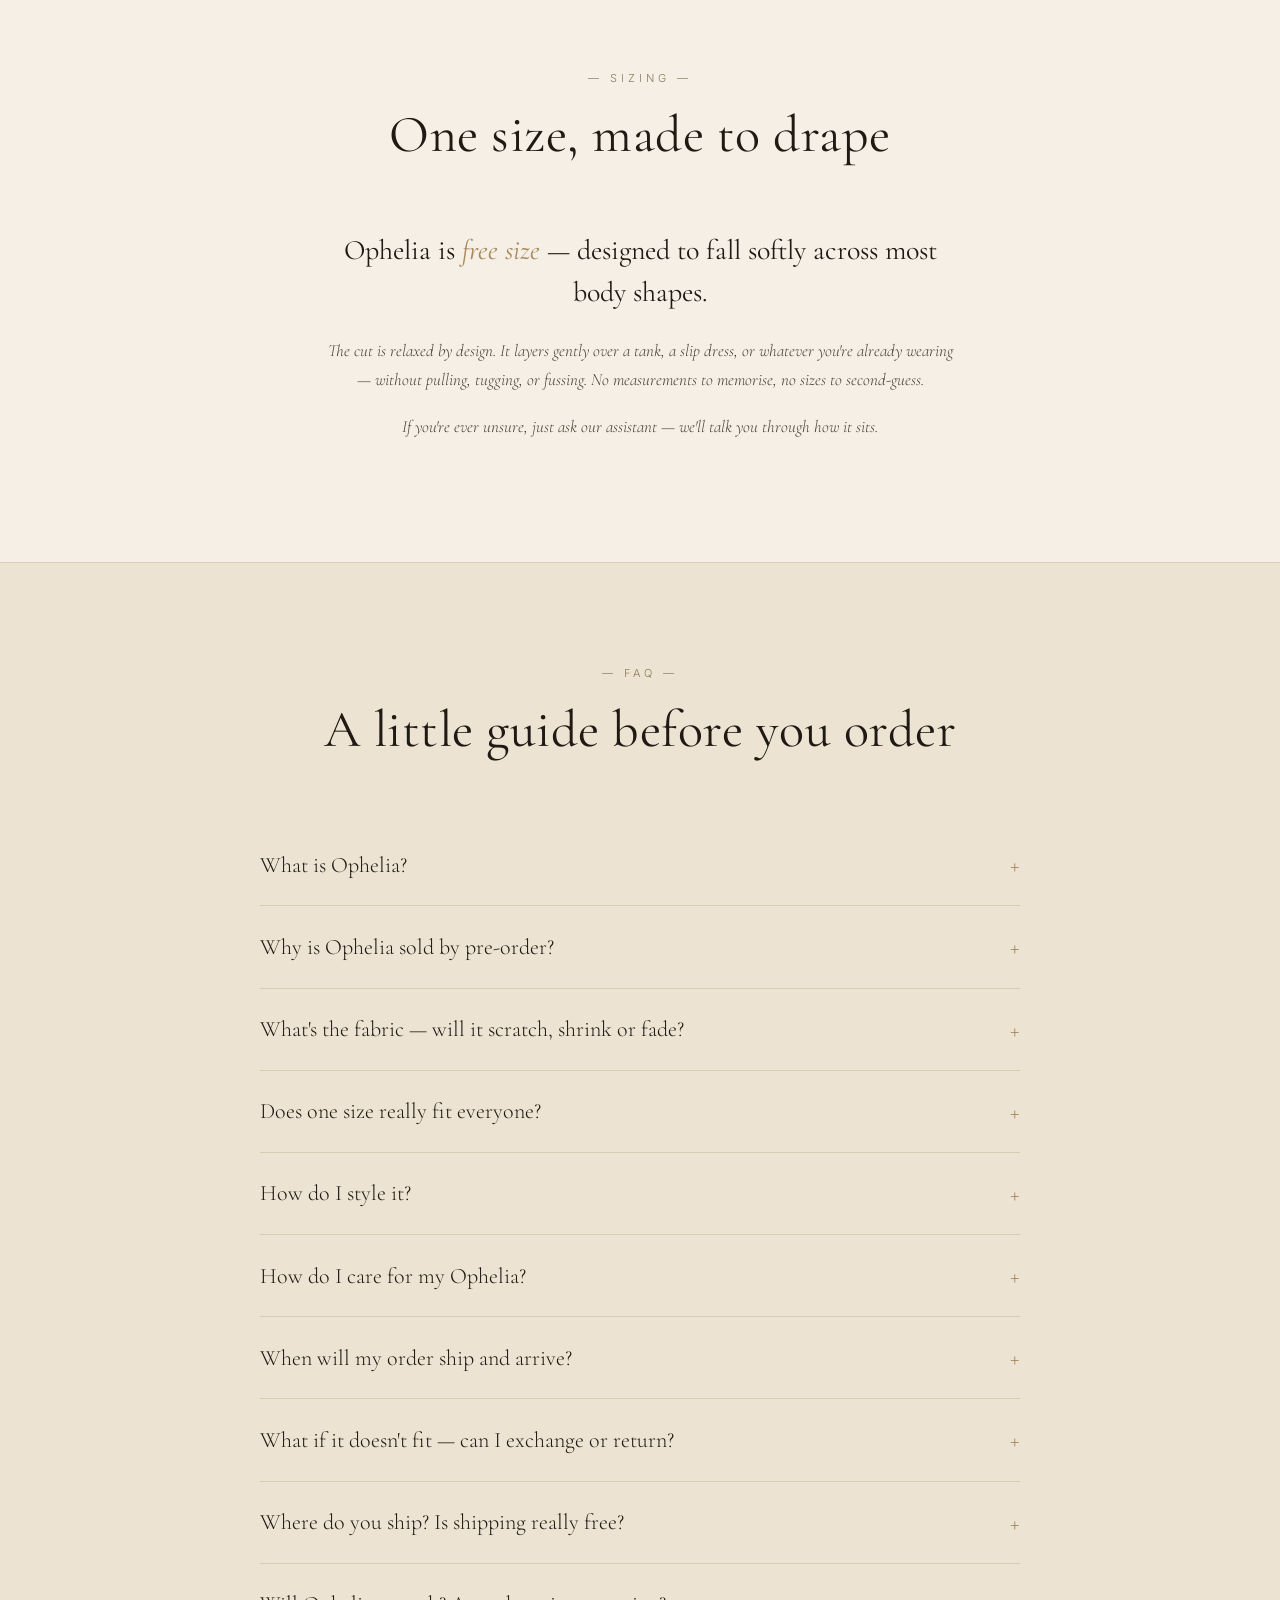
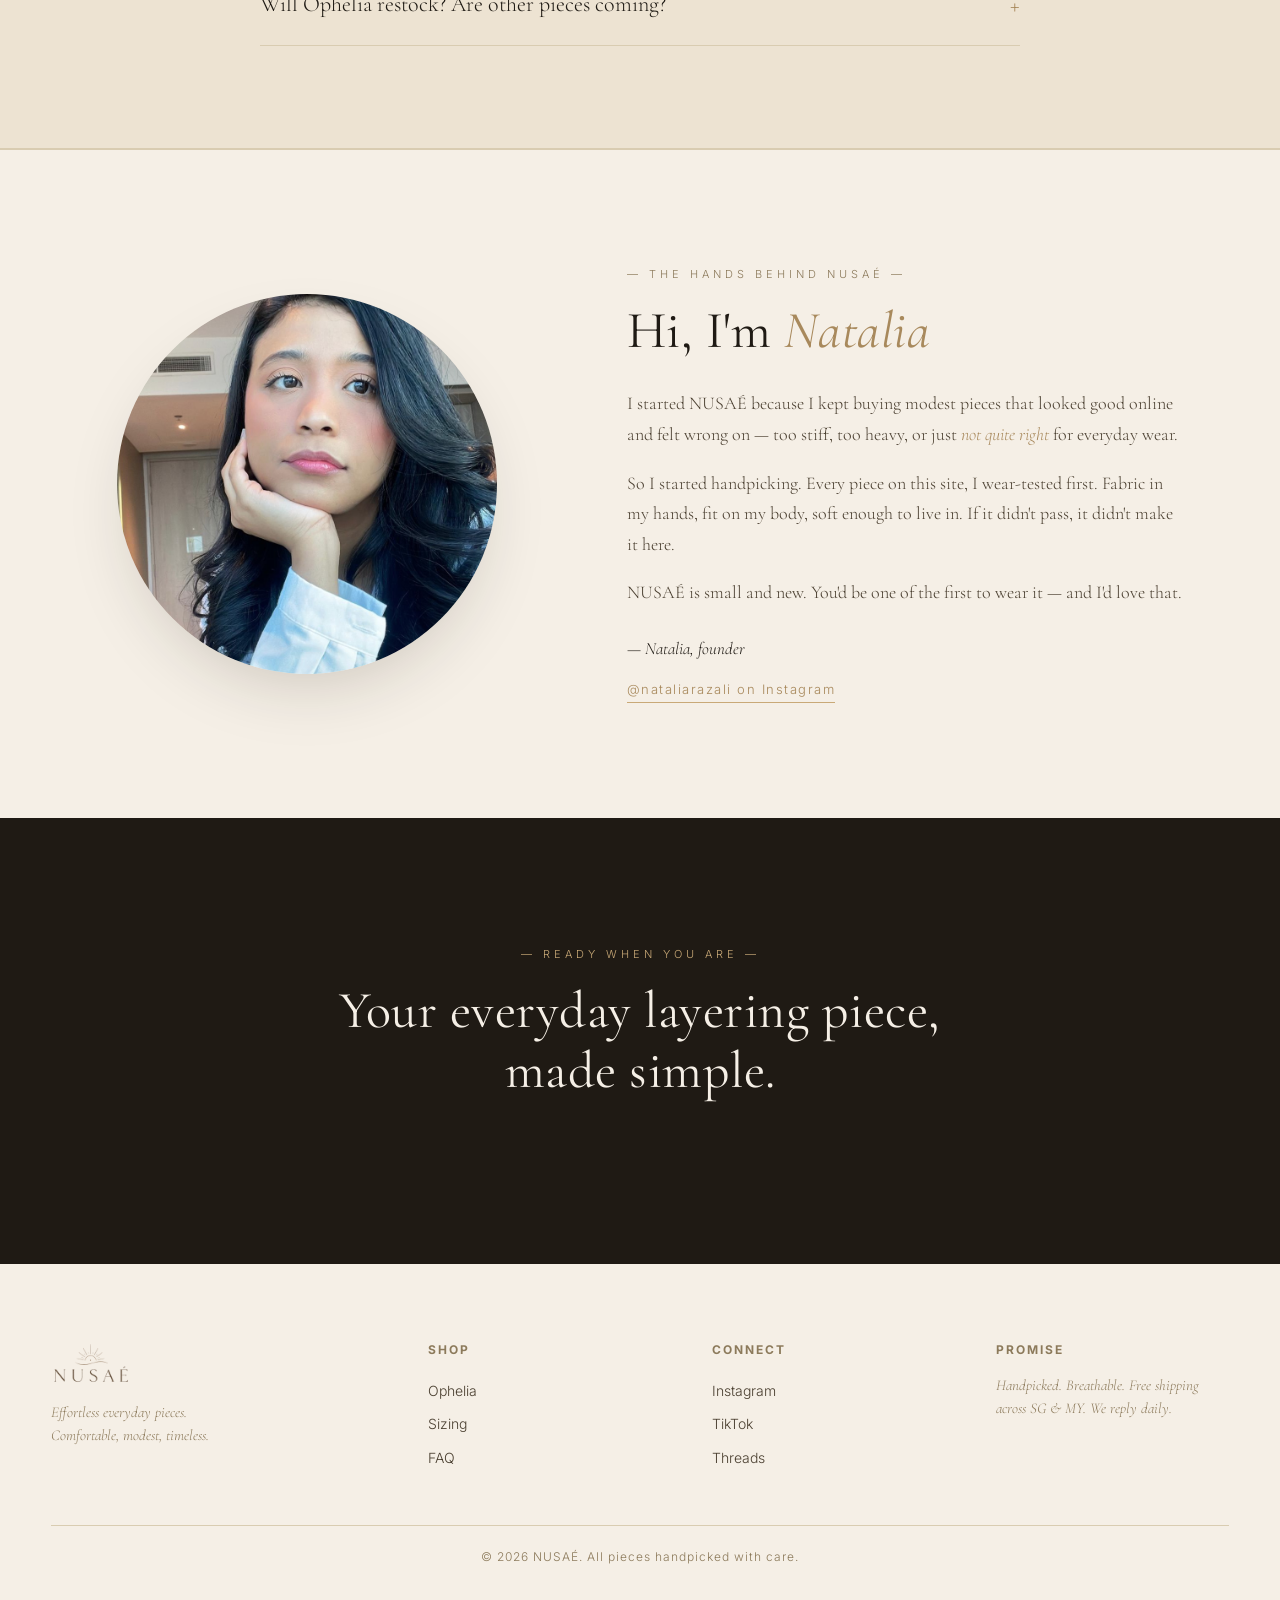
==== commit 6d5ade75: "Remove remaining 5-10 day step text + made-to-order/returns-portal FAQ phrasing Co-Authored-By: Clau" ====
--- a/index.html
+++ b/index.html
@@ -309,7 +309,7 @@
       <span class="step-num">04</span>
       <span class="step-flourish">✿</span>
       <h4>Receive with care</h4>
-      <p>Pre-orders process in 5–10 days, then we send it on its way.</p>
+      <p>Once your order is ready, we pack it and send it on its way.</p>
     </li>
   </ol>
   <div class="how-cta">
@@ -368,7 +368,7 @@
     </details>
     <details>
       <summary>What if it doesn't fit — can I exchange or return?</summary>
-      <p>Message us within 3 days of delivery and we'll work it out with you personally. Because every piece is made to order, we handle each case ourselves rather than running it through a returns portal. We've never left someone unhappy and we don't plan to start.</p>
+      <p>Message us within 3 days of delivery and we'll work it out with you personally. We handle each case ourselves, and we've never left someone unhappy — we don't plan to start.</p>
     </details>
     <details>
       <summary>Where do you ship? Is shipping really free?</summary>
